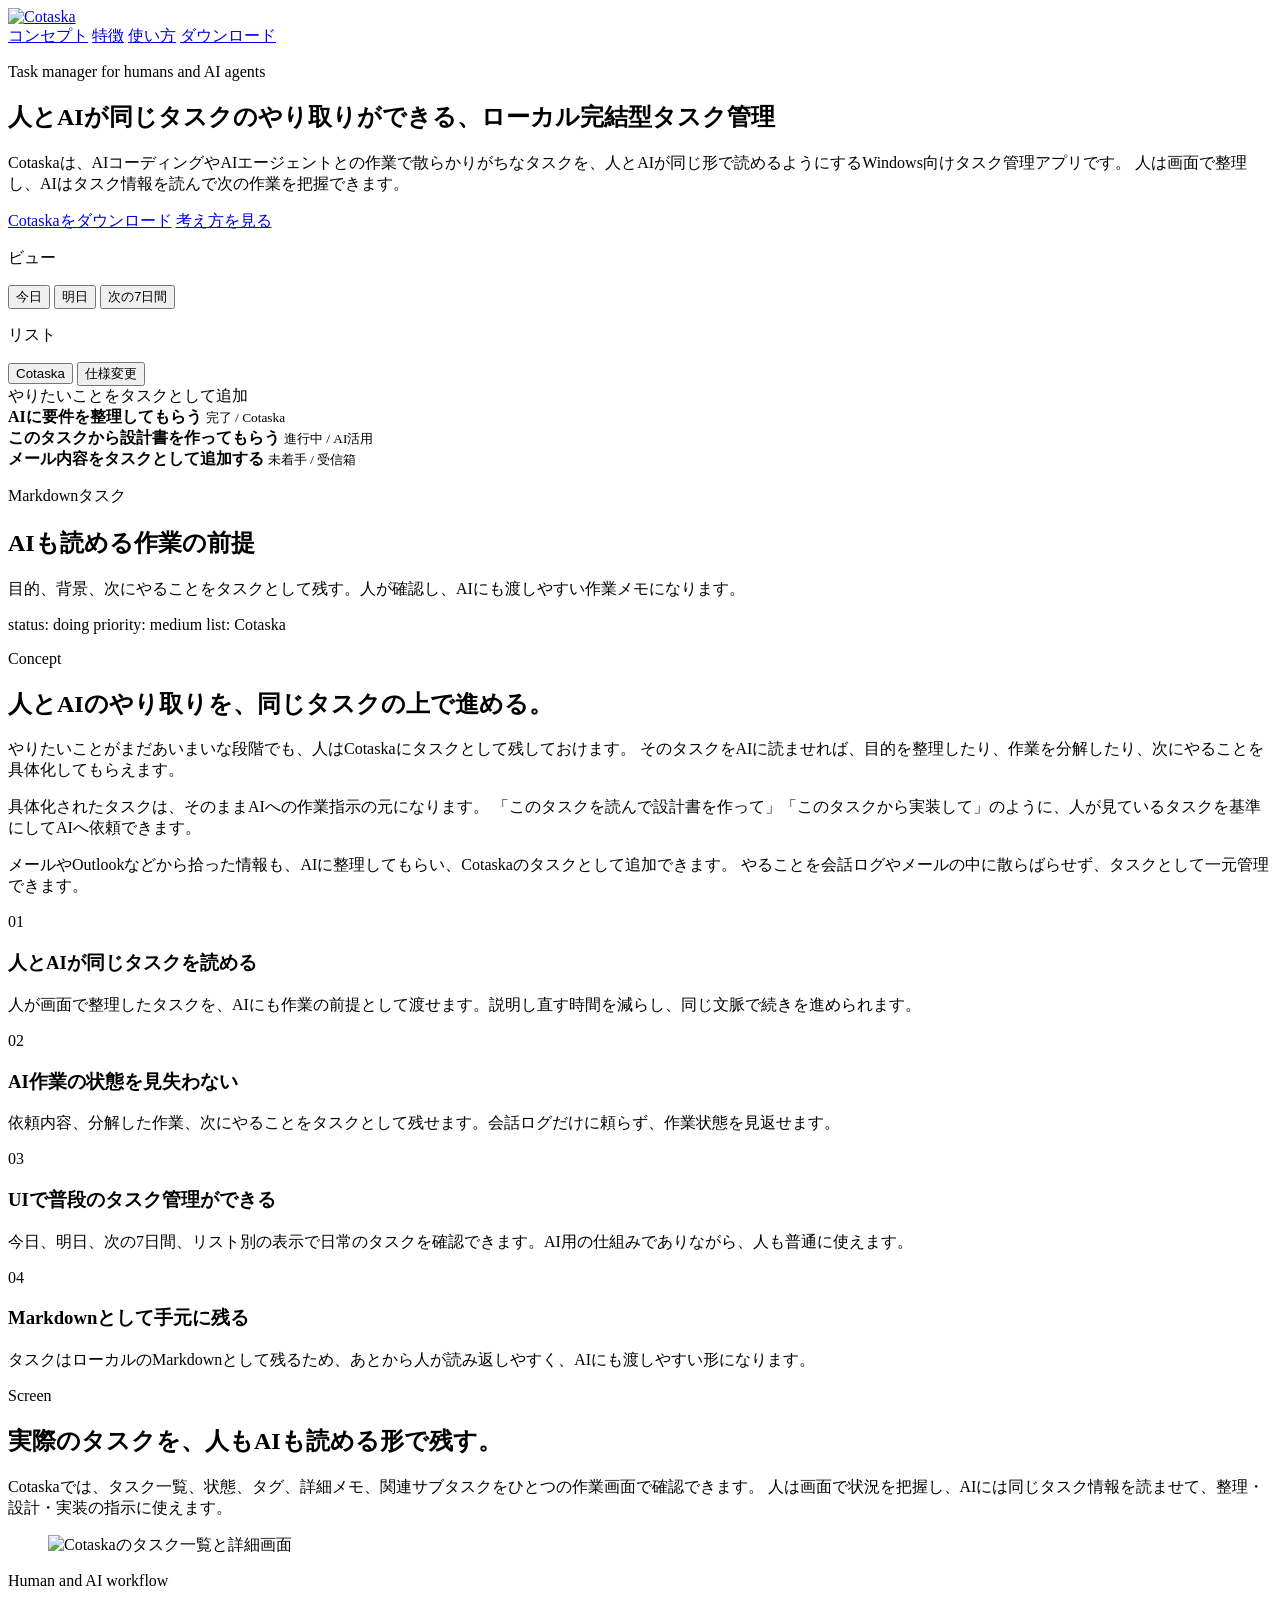
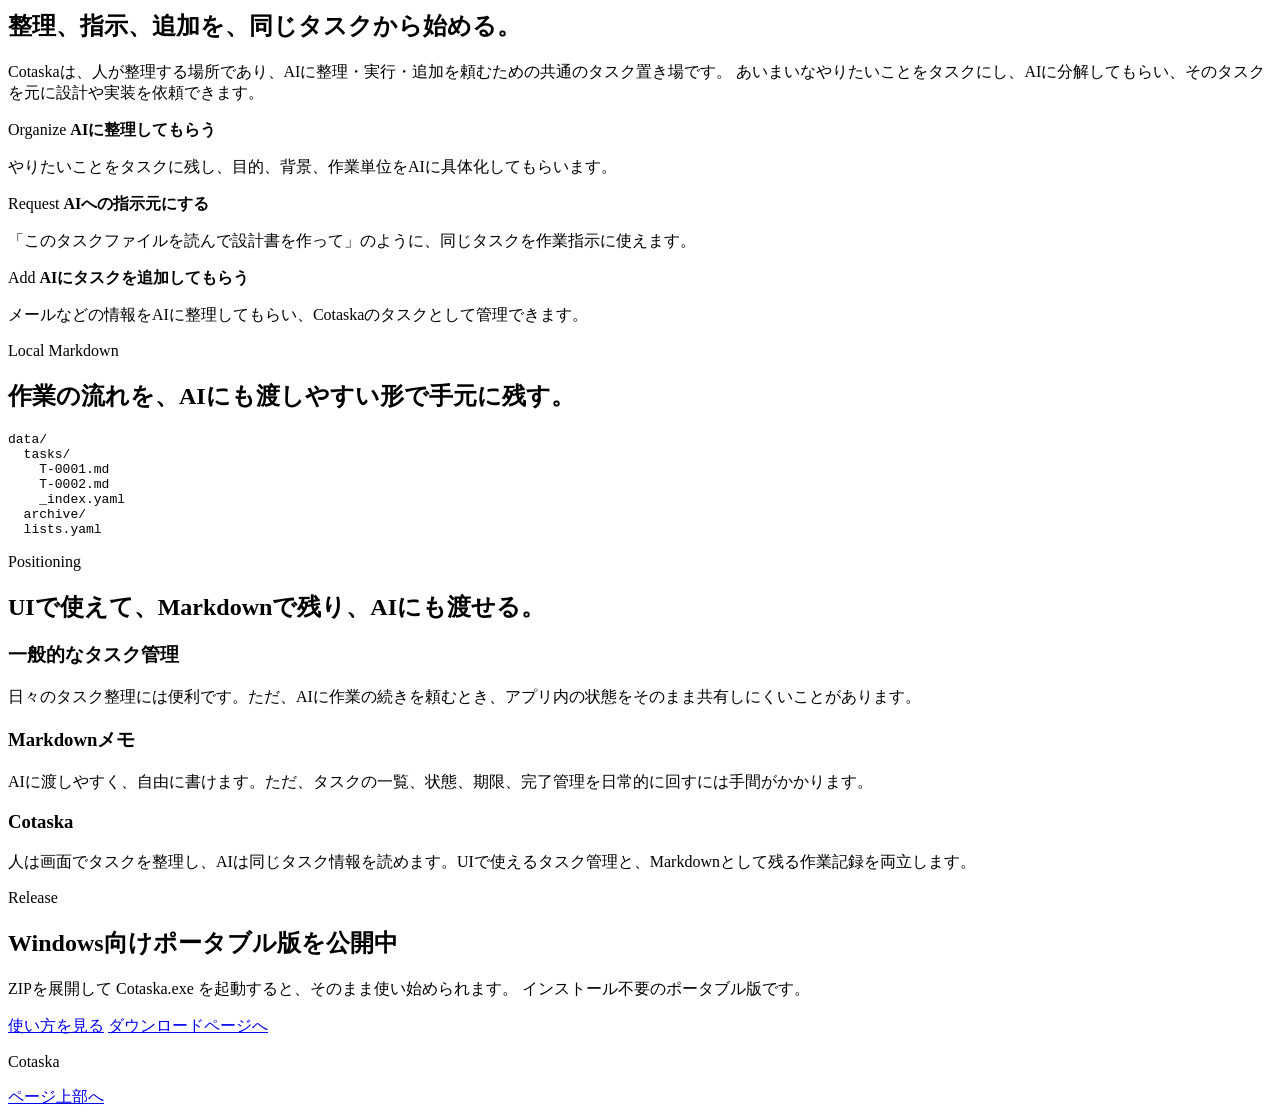
==== index.html @ 76c3b0d5 "OGP画像を新デザインに差し替え" ====
<!doctype html>
<html lang="ja">
  <head>
    <meta charset="utf-8">
    <meta name="viewport" content="width=device-width, initial-scale=1">
    <meta name="description" content="Cotaskaは、人とAIが同じタスクのやり取りができる、ローカル完結型のWindows向けタスク管理アプリです。">
    <meta property="og:title" content="Cotaska - 人とAIが同じタスクのやり取りができるタスク管理">
    <meta property="og:description" content="AIに整理してもらう、AIへ作業を指示する、AIにタスクを追加してもらうためのローカル完結型タスク管理。">
    <meta property="og:type" content="website">
    <meta property="og:url" content="https://ebisenbei.github.io/cotaska-site/">
    <meta property="og:image" content="https://ebisenbei.github.io/cotaska-site/assets/ogp.png?v=4">
    <meta property="og:image:width" content="1200">
    <meta property="og:image:height" content="630">
    <meta name="twitter:card" content="summary_large_image">
    <meta name="twitter:title" content="Cotaska - 人とAIが同じタスクのやり取りができるタスク管理">
    <meta name="twitter:description" content="AIに整理してもらう、AIへ作業を指示する、AIにタスクを追加してもらうためのローカル完結型タスク管理。">
    <meta name="twitter:image" content="https://ebisenbei.github.io/cotaska-site/assets/ogp.png?v=4">
    <title>Cotaska - 人とAIが同じタスクのやり取りができるタスク管理</title>
    <link rel="icon" href="assets/favicon.ico">
    <link rel="stylesheet" href="styles.css">
  </head>
  <body>
    <header class="site-header">
      <a class="brand" href="#top" aria-label="Cotaska">
        <img src="assets/cotaska-logo.png" alt="Cotaska">
      </a>
      <nav class="nav" aria-label="メインナビゲーション">
        <a href="#concept">コンセプト</a>
        <a href="#features">特徴</a>
        <a href="usage.html">使い方</a>
        <a href="download.html">ダウンロード</a>
      </nav>
    </header>

    <main id="top">
      <section class="hero">
        <div class="hero__copy">
          <p class="eyebrow">Task manager for humans and AI agents</p>
          <h1>人とAIが同じタスクのやり取りができる、ローカル完結型タスク管理</h1>
          <p class="lead">
            Cotaskaは、AIコーディングやAIエージェントとの作業で散らかりがちなタスクを、人とAIが同じ形で読めるようにするWindows向けタスク管理アプリです。
            人は画面で整理し、AIはタスク情報を読んで次の作業を把握できます。
          </p>
          <div class="hero__actions" aria-label="主な操作">
            <a class="button button--primary" href="download.html">Cotaskaをダウンロード</a>
            <a class="button button--ghost" href="#concept">考え方を見る</a>
          </div>
        </div>

        <div class="product-shot" aria-label="Cotaskaの画面イメージ">
          <div class="window-bar">
            <span></span>
            <span></span>
            <span></span>
          </div>
          <div class="app-shell">
            <aside class="rail">
              <div class="rail__item active"></div>
              <div class="rail__item"></div>
              <div class="rail__item"></div>
              <div class="rail__item"></div>
            </aside>
            <section class="side-pane">
              <p class="pane-label">ビュー</p>
              <button class="view active">今日</button>
              <button class="view">明日</button>
              <button class="view">次の7日間</button>
              <p class="pane-label">リスト</p>
              <button class="view">Cotaska</button>
              <button class="view">仕様変更</button>
            </section>
            <section class="task-pane">
              <div class="quick-add">やりたいことをタスクとして追加</div>
              <article class="task done">
                <span class="check"></span>
                <div>
                  <strong>AIに要件を整理してもらう</strong>
                  <small>完了 / Cotaska</small>
                </div>
              </article>
              <article class="task">
                <span class="check"></span>
                <div>
                  <strong>このタスクから設計書を作ってもらう</strong>
                  <small>進行中 / AI活用</small>
                </div>
              </article>
              <article class="task">
                <span class="check"></span>
                <div>
                  <strong>メール内容をタスクとして追加する</strong>
                  <small>未着手 / 受信箱</small>
                </div>
              </article>
            </section>
            <section class="detail-pane">
              <p class="pane-label">Markdownタスク</p>
              <h2>AIも読める作業の前提</h2>
              <p>目的、背景、次にやることをタスクとして残す。人が確認し、AIにも渡しやすい作業メモになります。</p>
              <div class="metadata">
                <span>status: doing</span>
                <span>priority: medium</span>
                <span>list: Cotaska</span>
              </div>
            </section>
          </div>
        </div>
      </section>

      <section id="concept" class="section concept">
        <div class="section-heading">
          <p class="eyebrow">Concept</p>
          <h2>人とAIのやり取りを、同じタスクの上で進める。</h2>
        </div>
        <div class="concept__body">
          <p>
            やりたいことがまだあいまいな段階でも、人はCotaskaにタスクとして残しておけます。
            そのタスクをAIに読ませれば、目的を整理したり、作業を分解したり、次にやることを具体化してもらえます。
          </p>
          <p>
            具体化されたタスクは、そのままAIへの作業指示の元になります。
            「このタスクを読んで設計書を作って」「このタスクから実装して」のように、人が見ているタスクを基準にしてAIへ依頼できます。
          </p>
          <p>
            メールやOutlookなどから拾った情報も、AIに整理してもらい、Cotaskaのタスクとして追加できます。
            やることを会話ログやメールの中に散らばらせず、タスクとして一元管理できます。
          </p>
        </div>
      </section>

      <section id="features" class="section feature-grid">
        <article>
          <span class="feature-number">01</span>
          <h3>人とAIが同じタスクを読める</h3>
          <p>人が画面で整理したタスクを、AIにも作業の前提として渡せます。説明し直す時間を減らし、同じ文脈で続きを進められます。</p>
        </article>
        <article>
          <span class="feature-number">02</span>
          <h3>AI作業の状態を見失わない</h3>
          <p>依頼内容、分解した作業、次にやることをタスクとして残せます。会話ログだけに頼らず、作業状態を見返せます。</p>
        </article>
        <article>
          <span class="feature-number">03</span>
          <h3>UIで普段のタスク管理ができる</h3>
          <p>今日、明日、次の7日間、リスト別の表示で日常のタスクを確認できます。AI用の仕組みでありながら、人も普通に使えます。</p>
        </article>
        <article>
          <span class="feature-number">04</span>
          <h3>Markdownとして手元に残る</h3>
          <p>タスクはローカルのMarkdownとして残るため、あとから人が読み返しやすく、AIにも渡しやすい形になります。</p>
        </article>
      </section>

      <section class="section screenshot-section">
        <div class="section-heading">
          <p class="eyebrow">Screen</p>
          <h2>実際のタスクを、人もAIも読める形で残す。</h2>
          <p>
            Cotaskaでは、タスク一覧、状態、タグ、詳細メモ、関連サブタスクをひとつの作業画面で確認できます。
            人は画面で状況を把握し、AIには同じタスク情報を読ませて、整理・設計・実装の指示に使えます。
          </p>
        </div>
        <figure class="screenshot-frame">
          <img src="assets/cotaska-screen.png" alt="Cotaskaのタスク一覧と詳細画面">
        </figure>
      </section>

      <section id="agents" class="section agent-section">
        <div class="agent-copy">
          <p class="eyebrow">Human and AI workflow</p>
          <h2>整理、指示、追加を、同じタスクから始める。</h2>
          <p>
            Cotaskaは、人が整理する場所であり、AIに整理・実行・追加を頼むための共通のタスク置き場です。
            あいまいなやりたいことをタスクにし、AIに分解してもらい、そのタスクを元に設計や実装を依頼できます。
          </p>
        </div>
        <div class="agent-flow" aria-label="CotaskaのAI活用フロー">
          <div class="flow-card">
            <span>Organize</span>
            <strong>AIに整理してもらう</strong>
            <p>やりたいことをタスクに残し、目的、背景、作業単位をAIに具体化してもらいます。</p>
          </div>
          <div class="flow-line"></div>
          <div class="flow-card flow-card--dark">
            <span>Request</span>
            <strong>AIへの指示元にする</strong>
            <p>「このタスクファイルを読んで設計書を作って」のように、同じタスクを作業指示に使えます。</p>
          </div>
          <div class="flow-line"></div>
          <div class="flow-card">
            <span>Add</span>
            <strong>AIにタスクを追加してもらう</strong>
            <p>メールなどの情報をAIに整理してもらい、Cotaskaのタスクとして管理できます。</p>
          </div>
        </div>
      </section>

      <section class="section data-model">
        <div class="section-heading">
          <p class="eyebrow">Local Markdown</p>
          <h2>作業の流れを、AIにも渡しやすい形で手元に残す。</h2>
        </div>
        <pre><code>data/
  tasks/
    T-0001.md
    T-0002.md
    _index.yaml
  archive/
  lists.yaml</code></pre>
      </section>

      <section class="section comparison">
        <div class="section-heading">
          <p class="eyebrow">Positioning</p>
          <h2>UIで使えて、Markdownで残り、AIにも渡せる。</h2>
        </div>
        <div class="comparison-grid">
          <div>
            <h3>一般的なタスク管理</h3>
            <p>日々のタスク整理には便利です。ただ、AIに作業の続きを頼むとき、アプリ内の状態をそのまま共有しにくいことがあります。</p>
          </div>
          <div>
            <h3>Markdownメモ</h3>
            <p>AIに渡しやすく、自由に書けます。ただ、タスクの一覧、状態、期限、完了管理を日常的に回すには手間がかかります。</p>
          </div>
          <div>
            <h3>Cotaska</h3>
            <p>人は画面でタスクを整理し、AIは同じタスク情報を読めます。UIで使えるタスク管理と、Markdownとして残る作業記録を両立します。</p>
          </div>
        </div>
      </section>

      <section id="download" class="section download">
        <div>
          <p class="eyebrow">Release</p>
          <h2>Windows向けポータブル版を公開中</h2>
          <p>
            ZIPを展開して Cotaska.exe を起動すると、そのまま使い始められます。
            インストール不要のポータブル版です。
          </p>
        </div>
        <div class="download__actions">
          <a class="button button--ghost" href="usage.html">使い方を見る</a>
          <a class="button button--primary" href="download.html">ダウンロードページへ</a>
        </div>
      </section>
    </main>

    <footer class="site-footer">
      <p>Cotaska</p>
      <a href="#top">ページ上部へ</a>
    </footer>

    <script src="script.js"></script>
  </body>
</html>
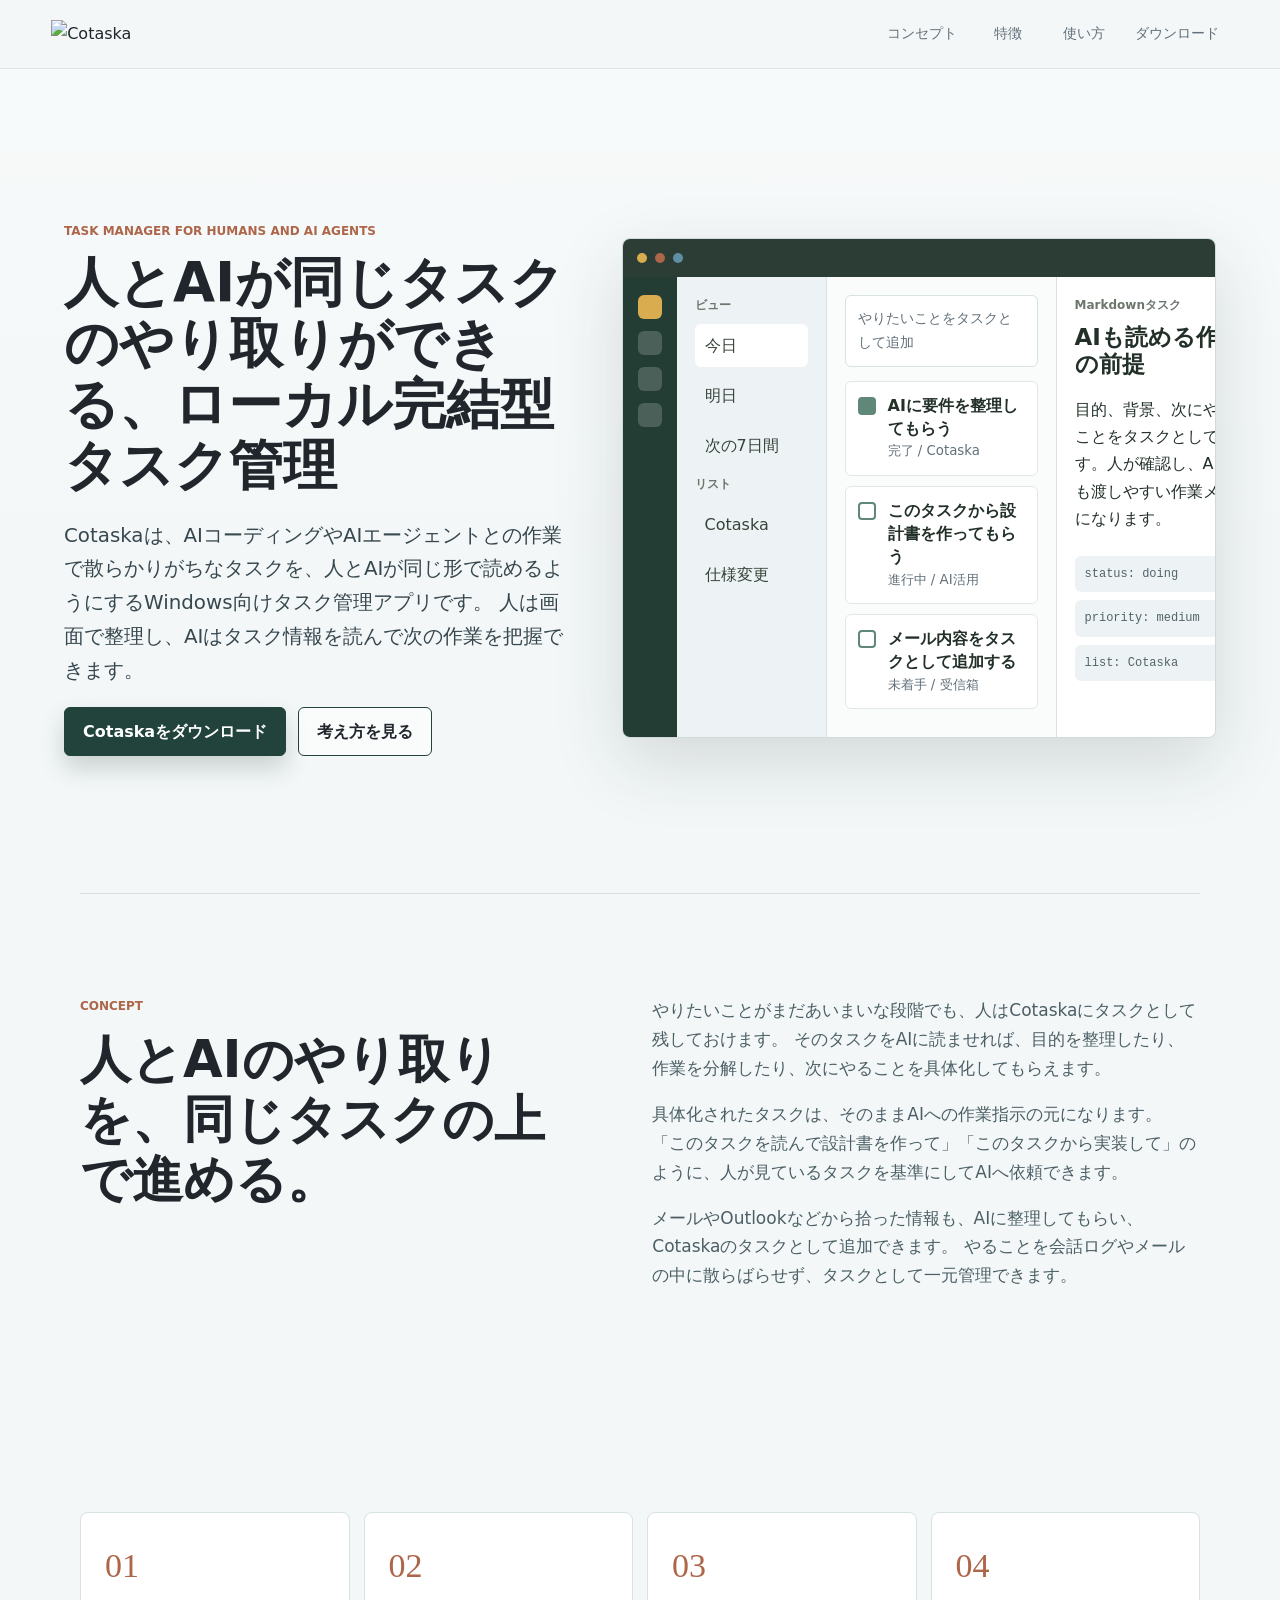
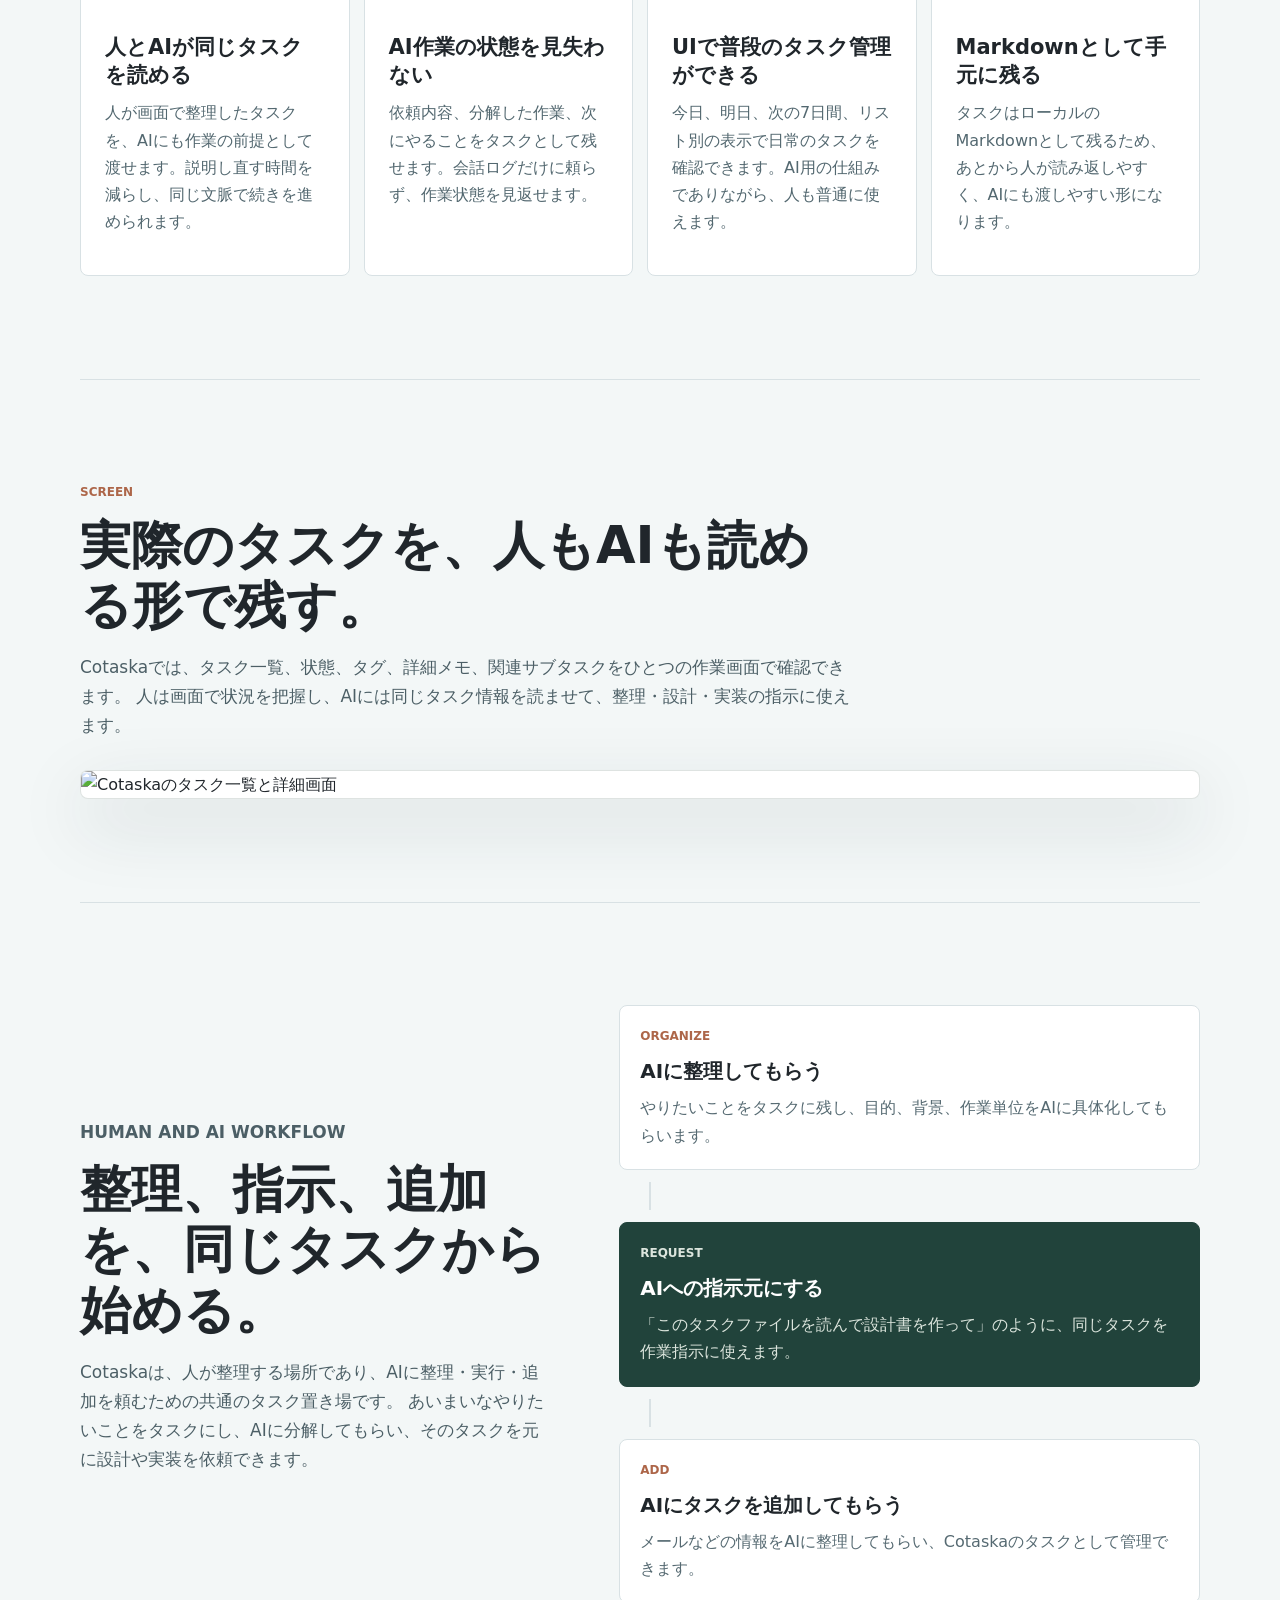
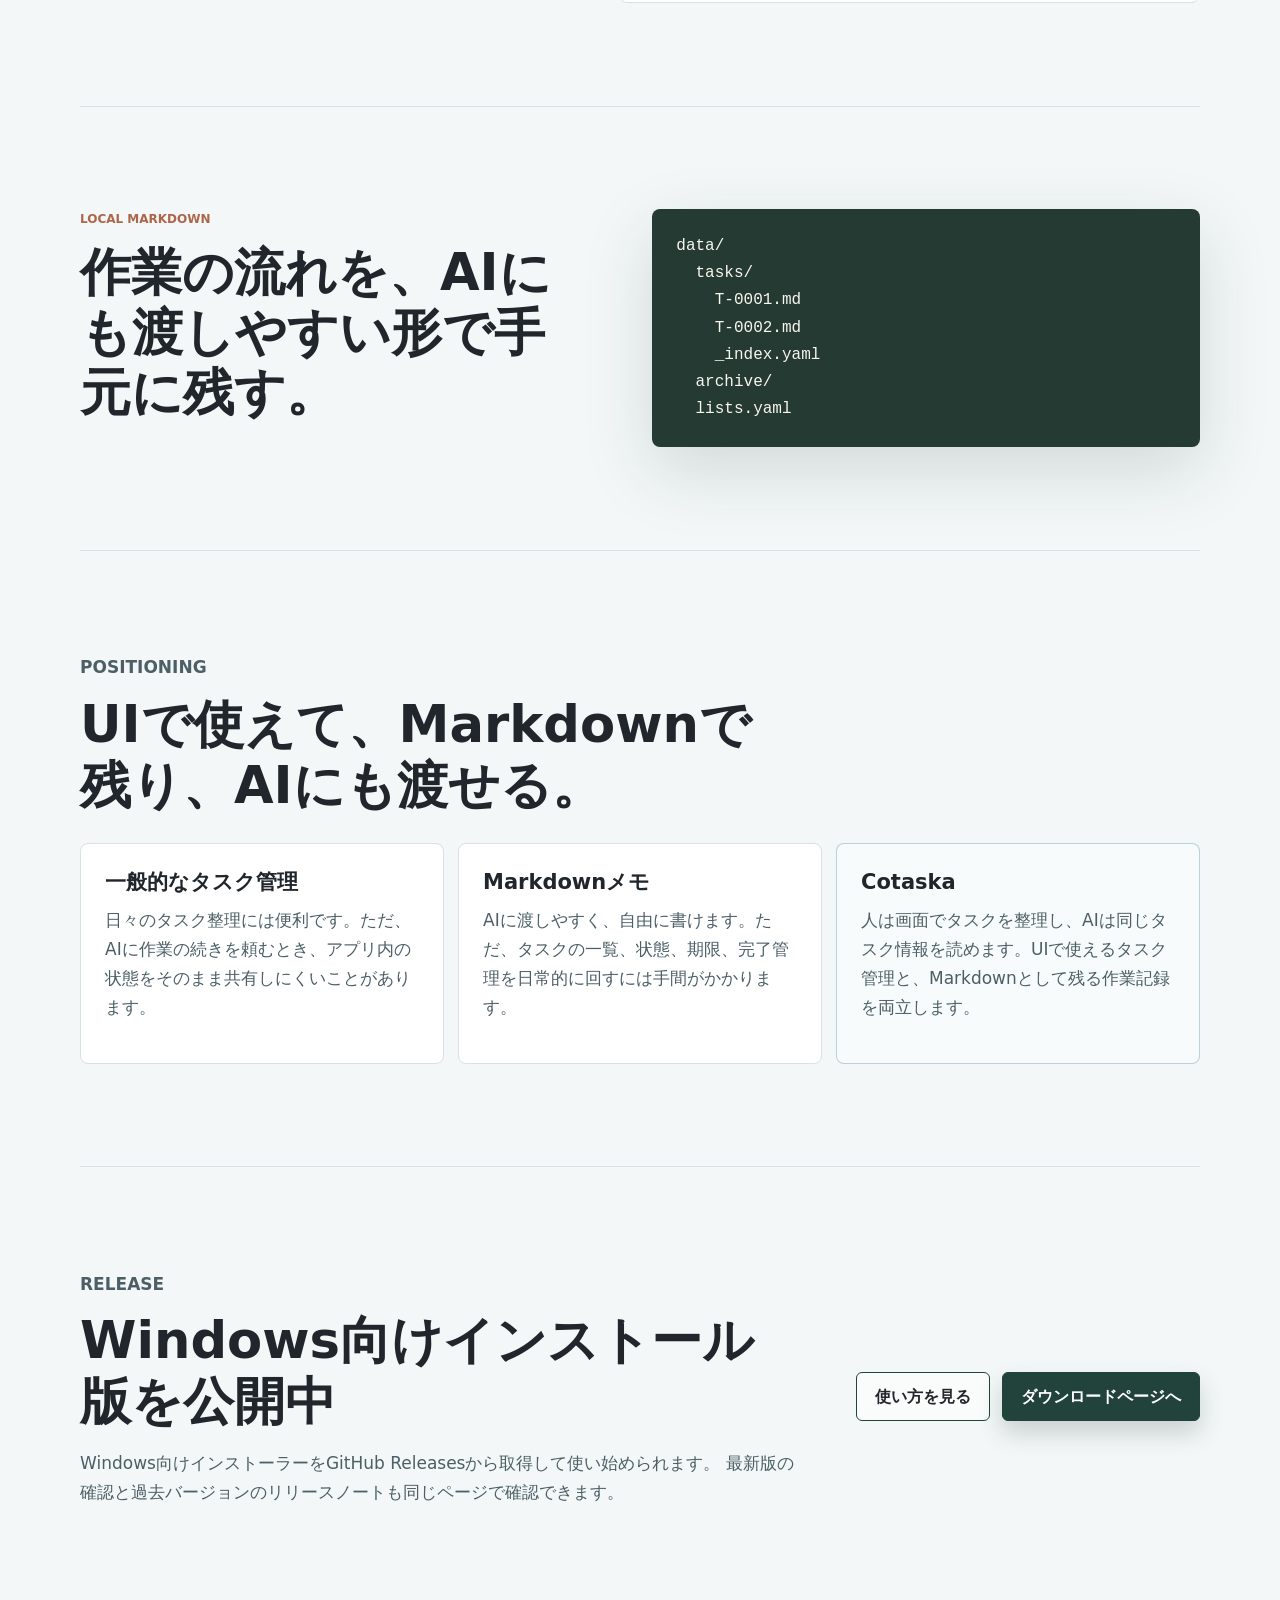
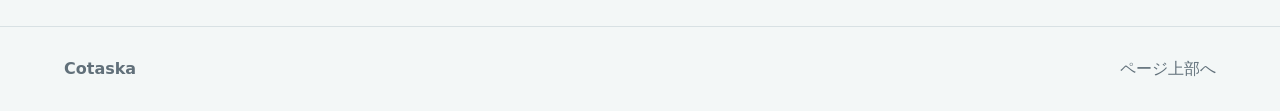
==== commit efa192dd: "CHG-128 ダウンロード先をGitHub Releasesへ変更" ====
--- a/index.html
+++ b/index.html
@@ -233,10 +233,10 @@
       <section id="download" class="section download">
         <div>
           <p class="eyebrow">Release</p>
-          <h2>Windows向けポータブル版を公開中</h2>
-          <p>
-            ZIPを展開して Cotaska.exe を起動すると、そのまま使い始められます。
-            インストール不要のポータブル版です。
+          <h2>Windows向けインストール版を公開中</h2>
+          <p>
+            Windows向けインストーラーをGitHub Releasesから取得して使い始められます。
+            最新版の確認と過去バージョンのリリースノートも同じページで確認できます。
           </p>
         </div>
         <div class="download__actions">
--- a/styles.css
+++ b/styles.css
@@ -0,0 +1,964 @@
+:root {
+  color-scheme: light;
+  --ink: #20262b;
+  --muted: #61707a;
+  --line: #d8e1e4;
+  --paper: #f3f7f7;
+  --paper-deep: #e8eef1;
+  --panel: #ffffff;
+  --forest: #21433b;
+  --moss: #5f8879;
+  --clay: #ad6649;
+  --amber: #d8ac4f;
+  --blue: #5f8fa3;
+  --shadow: 0 24px 70px rgba(28, 45, 52, 0.15);
+}
+
+* {
+  box-sizing: border-box;
+}
+
+html {
+  scroll-behavior: smooth;
+}
+
+body {
+  margin: 0;
+  background:
+    linear-gradient(180deg, rgba(255, 255, 255, 0.42), rgba(255, 255, 255, 0) 38rem),
+    var(--paper);
+  color: var(--ink);
+  font-family: "Yu Gothic", "Hiragino Kaku Gothic ProN", Meiryo, system-ui, sans-serif;
+  line-height: 1.7;
+}
+
+a {
+  color: inherit;
+  text-decoration: none;
+}
+
+.site-header {
+  position: sticky;
+  top: 0;
+  z-index: 10;
+  display: flex;
+  align-items: center;
+  justify-content: space-between;
+  gap: 24px;
+  padding: 14px clamp(18px, 4vw, 54px);
+  background: rgba(243, 247, 247, 0.92);
+  border-bottom: 1px solid rgba(216, 225, 228, 0.9);
+  backdrop-filter: blur(16px);
+}
+
+.brand img {
+  display: block;
+  width: 148px;
+  max-width: 34vw;
+  height: auto;
+}
+
+.nav {
+  display: flex;
+  gap: 6px;
+  align-items: center;
+}
+
+.nav a {
+  min-width: 70px;
+  padding: 8px 10px;
+  border-radius: 6px;
+  color: var(--muted);
+  font-size: 14px;
+  text-align: center;
+}
+
+.nav a:hover {
+  background: #e8eff1;
+  color: var(--ink);
+}
+
+.hero {
+  display: grid;
+  grid-template-columns: minmax(0, 0.92fr) minmax(520px, 1.08fr);
+  gap: clamp(30px, 4vw, 68px);
+  align-items: center;
+  min-height: calc(100vh - 76px);
+  padding: clamp(28px, 4vw, 52px) clamp(18px, 5vw, 72px) 36px;
+}
+
+.hero__copy {
+  max-width: 700px;
+}
+
+.eyebrow {
+  margin: 0 0 12px;
+  color: var(--clay);
+  font-size: 12px;
+  font-weight: 700;
+  letter-spacing: 0;
+  text-transform: uppercase;
+}
+
+h1,
+h2,
+h3,
+p {
+  margin-top: 0;
+}
+
+h1 {
+  margin-bottom: 22px;
+  font-size: clamp(34px, 4.25vw, 58px);
+  line-height: 1.12;
+  letter-spacing: 0;
+}
+
+h2 {
+  margin-bottom: 18px;
+  font-size: clamp(30px, 4vw, 54px);
+  line-height: 1.18;
+  letter-spacing: 0;
+}
+
+h3 {
+  margin-bottom: 10px;
+  font-size: 21px;
+  line-height: 1.35;
+}
+
+.lead {
+  max-width: 660px;
+  color: #37474f;
+  font-size: clamp(17px, 1.55vw, 20px);
+}
+
+.hero__actions,
+.download {
+  display: flex;
+  flex-wrap: wrap;
+  gap: 12px;
+  align-items: center;
+}
+
+.button {
+  display: inline-flex;
+  align-items: center;
+  justify-content: center;
+  min-height: 46px;
+  padding: 10px 18px;
+  border: 1px solid var(--forest);
+  border-radius: 6px;
+  font-weight: 700;
+  transition: transform 180ms ease, box-shadow 180ms ease, background 180ms ease;
+}
+
+.button:hover {
+  transform: translateY(-2px);
+}
+
+.button--primary {
+  background: var(--forest);
+  color: #fff;
+  box-shadow: 0 12px 24px rgba(36, 61, 52, 0.2);
+}
+
+.button--ghost {
+  background: rgba(255, 255, 255, 0.58);
+}
+
+.product-shot {
+  overflow: hidden;
+  border: 1px solid rgba(36, 61, 52, 0.14);
+  border-radius: 8px;
+  background: #eef4f4;
+  box-shadow: var(--shadow);
+}
+
+.window-bar {
+  display: flex;
+  gap: 8px;
+  align-items: center;
+  height: 38px;
+  padding: 0 14px;
+  background: #2b3d34;
+}
+
+.window-bar span {
+  width: 10px;
+  height: 10px;
+  border-radius: 50%;
+  background: var(--amber);
+}
+
+.window-bar span:nth-child(2) {
+  background: var(--clay);
+}
+
+.window-bar span:nth-child(3) {
+  background: var(--blue);
+}
+
+.app-shell {
+  display: grid;
+  grid-template-columns: 54px 150px minmax(230px, 1fr) minmax(210px, 0.85fr);
+  min-height: 430px;
+  color: #223028;
+}
+
+.rail,
+.side-pane,
+.task-pane,
+.detail-pane {
+  padding: 18px;
+}
+
+.rail {
+  display: flex;
+  flex-direction: column;
+  gap: 12px;
+  align-items: center;
+  background: #243d34;
+}
+
+.rail__item {
+  width: 24px;
+  height: 24px;
+  border-radius: 6px;
+  background: rgba(255, 255, 255, 0.18);
+}
+
+.rail__item.active {
+  background: var(--amber);
+}
+
+.side-pane {
+  background: #edf3f4;
+  border-right: 1px solid var(--line);
+}
+
+.pane-label {
+  margin: 0 0 8px;
+  color: #6c766d;
+  font-size: 12px;
+  font-weight: 700;
+}
+
+.view {
+  display: block;
+  width: 100%;
+  margin-bottom: 7px;
+  padding: 8px 10px;
+  border: 0;
+  border-radius: 6px;
+  background: transparent;
+  color: #36433a;
+  font: inherit;
+  text-align: left;
+}
+
+.view.active,
+.view:hover {
+  background: #fff;
+}
+
+.task-pane {
+  background: #fafcfc;
+  border-right: 1px solid var(--line);
+}
+
+.quick-add {
+  margin-bottom: 14px;
+  padding: 11px 12px;
+  border: 1px solid var(--line);
+  border-radius: 6px;
+  background: #fff;
+  color: var(--muted);
+  font-size: 14px;
+}
+
+.task {
+  display: grid;
+  grid-template-columns: 20px 1fr;
+  gap: 10px;
+  align-items: start;
+  margin-bottom: 10px;
+  padding: 12px;
+  border: 1px solid #dfe7e9;
+  border-radius: 6px;
+  background: #fff;
+}
+
+.task strong {
+  display: block;
+  line-height: 1.45;
+}
+
+.task small {
+  display: block;
+  color: var(--muted);
+}
+
+.check {
+  width: 18px;
+  height: 18px;
+  margin-top: 3px;
+  border: 2px solid var(--moss);
+  border-radius: 4px;
+}
+
+.task.done .check {
+  background: var(--moss);
+}
+
+.detail-pane {
+  background: #fff;
+  overflow-wrap: anywhere;
+}
+
+.detail-pane h2 {
+  font-size: 23px;
+}
+
+.metadata {
+  display: grid;
+  gap: 8px;
+  margin-top: 24px;
+}
+
+.metadata span {
+  padding: 8px 10px;
+  border-radius: 6px;
+  background: #edf3f4;
+  color: #52636a;
+  font-family: Consolas, "Courier New", monospace;
+  font-size: 12px;
+}
+
+.section {
+  width: min(1120px, calc(100% - 36px));
+  margin: 0 auto;
+  padding: clamp(58px, 8vw, 108px) 0;
+}
+
+.section-heading {
+  max-width: 680px;
+}
+
+.concept,
+.data-model,
+.comparison {
+  border-top: 1px solid var(--line);
+}
+
+.concept {
+  display: grid;
+  grid-template-columns: minmax(0, 0.95fr) minmax(280px, 1.05fr);
+  gap: clamp(24px, 6vw, 84px);
+  align-items: start;
+}
+
+.concept__body p,
+.agent-copy p,
+.download p,
+.comparison p {
+  color: #4c5f66;
+  font-size: 17px;
+}
+
+.feature-grid {
+  display: grid;
+  grid-template-columns: repeat(4, minmax(0, 1fr));
+  gap: 14px;
+}
+
+.feature-grid article,
+.comparison-grid > div,
+.flow-card {
+  border: 1px solid var(--line);
+  border-radius: 8px;
+  background: var(--panel);
+}
+
+.feature-grid article {
+  min-height: 292px;
+  padding: 24px;
+}
+
+.feature-number {
+  display: inline-block;
+  margin-bottom: 38px;
+  color: var(--clay);
+  font-family: Georgia, "Times New Roman", serif;
+  font-size: 34px;
+}
+
+.feature-grid p {
+  color: #536870;
+}
+
+.agent-section {
+  display: grid;
+  grid-template-columns: minmax(280px, 0.9fr) minmax(320px, 1.1fr);
+  gap: clamp(24px, 5vw, 64px);
+  align-items: center;
+  border-top: 1px solid var(--line);
+}
+
+.screenshot-section {
+  border-top: 1px solid var(--line);
+}
+
+.screenshot-section .section-heading {
+  max-width: 780px;
+}
+
+.screenshot-section .section-heading p:not(.eyebrow) {
+  color: #4c5f66;
+  font-size: 17px;
+}
+
+.screenshot-frame {
+  margin: 30px 0 0;
+  overflow: hidden;
+  border: 1px solid rgba(33, 67, 59, 0.15);
+  border-radius: 8px;
+  background: var(--panel);
+  box-shadow: var(--shadow);
+}
+
+.screenshot-frame img {
+  display: block;
+  width: 100%;
+  height: auto;
+}
+
+.agent-flow {
+  display: grid;
+  gap: 12px;
+}
+
+.flow-card {
+  padding: 20px;
+}
+
+.flow-card span {
+  display: block;
+  margin-bottom: 8px;
+  color: var(--clay);
+  font-size: 12px;
+  font-weight: 700;
+  text-transform: uppercase;
+}
+
+.flow-card strong {
+  display: block;
+  margin-bottom: 6px;
+  font-size: 20px;
+}
+
+.flow-card p {
+  margin: 0;
+  color: #566a72;
+}
+
+.flow-card--dark {
+  background: var(--forest);
+  color: #fff;
+  border-color: var(--forest);
+}
+
+.flow-card--dark span,
+.flow-card--dark p {
+  color: #dce5dd;
+}
+
+.flow-line {
+  width: 2px;
+  height: 28px;
+  margin-left: 30px;
+  background: var(--line);
+}
+
+.data-model {
+  display: grid;
+  grid-template-columns: minmax(0, 0.95fr) minmax(280px, 1.05fr);
+  gap: clamp(24px, 6vw, 84px);
+  align-items: start;
+}
+
+pre {
+  overflow-x: auto;
+  margin: 0;
+  padding: 24px;
+  border-radius: 8px;
+  background: #253a32;
+  color: #f8f6ef;
+  box-shadow: var(--shadow);
+}
+
+code {
+  font-family: Consolas, "Courier New", monospace;
+}
+
+.comparison-grid {
+  display: grid;
+  grid-template-columns: repeat(3, minmax(0, 1fr));
+  gap: 14px;
+  margin-top: 28px;
+}
+
+.comparison-grid > div {
+  padding: 24px;
+}
+
+.comparison-grid > div:nth-child(3) {
+  background: #f7fbfb;
+  border-color: rgba(95, 143, 163, 0.4);
+}
+
+.download {
+  justify-content: space-between;
+  gap: 28px;
+  border-top: 1px solid var(--line);
+}
+
+.download > div {
+  max-width: 720px;
+}
+
+.download__actions {
+  display: flex;
+  flex-wrap: wrap;
+  gap: 12px;
+}
+
+.usage-hero {
+  min-height: 48vh;
+  display: flex;
+  align-items: center;
+}
+
+.usage-flow,
+.usage-summary {
+  border-top: 1px solid var(--line);
+}
+
+.usage-step {
+  display: grid;
+  grid-template-columns: 96px minmax(0, 1fr);
+  gap: clamp(18px, 4vw, 42px);
+  padding: 34px 0;
+  border-bottom: 1px solid var(--line);
+}
+
+.usage-step:last-child {
+  border-bottom: 0;
+}
+
+.usage-step .feature-number {
+  margin: 0;
+}
+
+.usage-step h2 {
+  max-width: 820px;
+  font-size: clamp(26px, 3.5vw, 42px);
+}
+
+.usage-step p {
+  max-width: 860px;
+  color: #4c5f66;
+  font-size: 17px;
+}
+
+.usage-image {
+  margin: 22px 0 0;
+  overflow: hidden;
+  border: 1px solid rgba(33, 67, 59, 0.14);
+  border-radius: 8px;
+  background: #fff;
+  box-shadow: 0 18px 46px rgba(28, 45, 52, 0.12);
+}
+
+.usage-image img {
+  display: block;
+  width: 100%;
+  height: auto;
+}
+
+.usage-example {
+  margin-top: 18px;
+  padding: 16px 18px;
+  border: 1px solid var(--line);
+  border-radius: 8px;
+  background: var(--panel);
+}
+
+.usage-example strong {
+  display: block;
+  margin-bottom: 8px;
+}
+
+.usage-example p {
+  margin: 0 0 8px;
+  font-size: 15px;
+}
+
+.usage-example p:last-child {
+  margin-bottom: 0;
+}
+
+.usage-visual {
+  display: grid;
+  grid-template-columns: minmax(0, 1fr) 20px minmax(0, 1fr) 20px minmax(0, 1fr);
+  gap: 12px;
+  align-items: center;
+  margin-top: 22px;
+  padding: 18px;
+  border: 1px solid var(--line);
+  border-radius: 8px;
+  background:
+    linear-gradient(180deg, rgba(255, 255, 255, 0.75), rgba(255, 255, 255, 0.35)),
+    var(--paper-deep);
+}
+
+.visual-card {
+  min-height: 96px;
+  padding: 16px;
+  border: 1px solid var(--line);
+  border-radius: 8px;
+  background: #fff;
+  box-shadow: 0 10px 28px rgba(28, 45, 52, 0.08);
+}
+
+.visual-arrow {
+  width: 14px;
+  height: 14px;
+  border-top: 2px solid var(--moss);
+  border-right: 2px solid var(--moss);
+  transform: rotate(45deg);
+}
+
+.visual-card span {
+  display: inline-block;
+  margin-bottom: 8px;
+  color: var(--clay);
+  font-size: 12px;
+  font-weight: 700;
+  text-transform: uppercase;
+}
+
+.visual-card strong {
+  display: block;
+  line-height: 1.45;
+}
+
+.visual-card p {
+  margin: 8px 0 0;
+  color: #5d7078;
+  font-size: 14px;
+}
+
+.visual-card--ai {
+  border-color: rgba(95, 143, 163, 0.45);
+  background: #f5fbfc;
+}
+
+.visual-card--task {
+  border-color: rgba(95, 136, 121, 0.45);
+  background: #f7fbf8;
+}
+
+.visual-card--mail,
+.visual-card--note {
+  border-color: rgba(216, 172, 79, 0.48);
+  background: #fffaf0;
+}
+
+.visual-card--result,
+.visual-card--external {
+  border-color: rgba(173, 102, 73, 0.38);
+  background: #fff7f3;
+}
+
+.summary-grid {
+  display: grid;
+  grid-template-columns: repeat(3, minmax(0, 1fr));
+  gap: 14px;
+  margin-top: 28px;
+}
+
+.summary-grid article {
+  padding: 22px;
+  border: 1px solid var(--line);
+  border-radius: 8px;
+  background: var(--panel);
+}
+
+.summary-grid p {
+  margin: 0;
+  color: #4c5f66;
+}
+
+.download-hero {
+  display: grid;
+  grid-template-columns: minmax(0, 1fr) minmax(280px, 360px);
+  gap: clamp(24px, 5vw, 64px);
+  align-items: center;
+  min-height: calc(100vh - 76px);
+}
+
+.download-hero__copy {
+  max-width: 760px;
+}
+
+.download-panel {
+  padding: 24px;
+  border: 1px solid var(--line);
+  border-radius: 8px;
+  background: var(--panel);
+  box-shadow: var(--shadow);
+}
+
+.download-panel dl {
+  display: grid;
+  gap: 16px;
+  margin: 0;
+}
+
+.download-panel div {
+  display: grid;
+  gap: 4px;
+  padding-bottom: 14px;
+  border-bottom: 1px solid var(--line);
+}
+
+.download-panel div:last-child {
+  padding-bottom: 0;
+  border-bottom: 0;
+}
+
+.download-panel dt {
+  color: var(--muted);
+  font-size: 13px;
+  font-weight: 700;
+}
+
+.download-panel dd {
+  margin: 0;
+  font-weight: 700;
+}
+
+.version-source {
+  display: block;
+  margin-top: 4px;
+  color: var(--clay);
+  font-size: 13px;
+  font-weight: 400;
+}
+
+.download-panel a {
+  color: var(--clay);
+}
+
+.download-steps,
+.download-notes {
+  border-top: 1px solid var(--line);
+}
+
+.steps-list {
+  display: grid;
+  gap: 12px;
+  margin: 28px 0 0;
+  padding: 0;
+  list-style: none;
+  counter-reset: setup-step;
+}
+
+.steps-list li {
+  display: grid;
+  grid-template-columns: 52px minmax(160px, 220px) 1fr;
+  gap: 16px;
+  align-items: center;
+  padding: 18px;
+  border: 1px solid var(--line);
+  border-radius: 8px;
+  background: var(--panel);
+  counter-increment: setup-step;
+}
+
+.steps-list li::before {
+  display: inline-flex;
+  align-items: center;
+  justify-content: center;
+  width: 38px;
+  height: 38px;
+  border-radius: 6px;
+  background: var(--forest);
+  color: #fff;
+  font-weight: 700;
+  content: counter(setup-step);
+}
+
+.steps-list strong {
+  font-size: 18px;
+}
+
+.steps-list span {
+  color: #4c5f66;
+}
+
+.notes-grid {
+  display: grid;
+  grid-template-columns: repeat(3, minmax(0, 1fr));
+  gap: 14px;
+  margin-top: 28px;
+}
+
+.notes-grid article {
+  padding: 22px;
+  border: 1px solid var(--line);
+  border-radius: 8px;
+  background: var(--panel);
+}
+
+.notes-grid p {
+  margin: 0;
+  color: #4c5f66;
+}
+
+.site-footer {
+  display: flex;
+  justify-content: space-between;
+  gap: 18px;
+  padding: 28px clamp(18px, 5vw, 72px);
+  border-top: 1px solid var(--line);
+  color: var(--muted);
+}
+
+.site-footer p {
+  margin: 0;
+  font-weight: 700;
+}
+
+@media (max-width: 1080px) {
+  .hero {
+    grid-template-columns: 1fr;
+  }
+
+  .product-shot {
+    max-width: 940px;
+  }
+
+  .feature-grid,
+  .comparison-grid {
+    grid-template-columns: repeat(2, minmax(0, 1fr));
+  }
+}
+
+@media (max-width: 760px) {
+  .site-header {
+    position: static;
+    align-items: flex-start;
+  }
+
+  .nav {
+    flex-wrap: wrap;
+    justify-content: flex-end;
+  }
+
+  .hero {
+    padding-top: 42px;
+  }
+
+  .app-shell {
+    grid-template-columns: 44px minmax(0, 1fr);
+  }
+
+  .side-pane,
+  .detail-pane {
+    display: none;
+  }
+
+  .task-pane {
+    border-right: 0;
+  }
+
+  .concept,
+  .agent-section,
+  .data-model,
+  .download-hero {
+    grid-template-columns: 1fr;
+  }
+
+  .feature-grid,
+  .comparison-grid,
+  .notes-grid,
+  .summary-grid {
+    grid-template-columns: 1fr;
+  }
+
+  .usage-step {
+    grid-template-columns: 1fr;
+  }
+
+  .usage-visual {
+    grid-template-columns: 1fr;
+    gap: 12px;
+  }
+
+  .visual-arrow {
+    margin: 0 auto;
+    transform: rotate(135deg);
+  }
+
+  .steps-list li {
+    grid-template-columns: 42px 1fr;
+  }
+
+  .steps-list span {
+    grid-column: 2;
+  }
+
+  .feature-grid article {
+    min-height: auto;
+  }
+
+  .feature-number {
+    margin-bottom: 22px;
+  }
+
+  .site-footer,
+  .download {
+    align-items: flex-start;
+    flex-direction: column;
+  }
+}
+
+@media (max-width: 520px) {
+  .site-header {
+    padding-inline: 14px;
+  }
+
+  .brand img {
+    width: 122px;
+  }
+
+  .nav a {
+    min-width: 58px;
+    padding-inline: 8px;
+    font-size: 13px;
+  }
+
+  .section {
+    width: min(100% - 28px, 1120px);
+  }
+
+  .hero {
+    padding-inline: 14px;
+  }
+
+  .hero__actions .button {
+    width: 100%;
+  }
+}
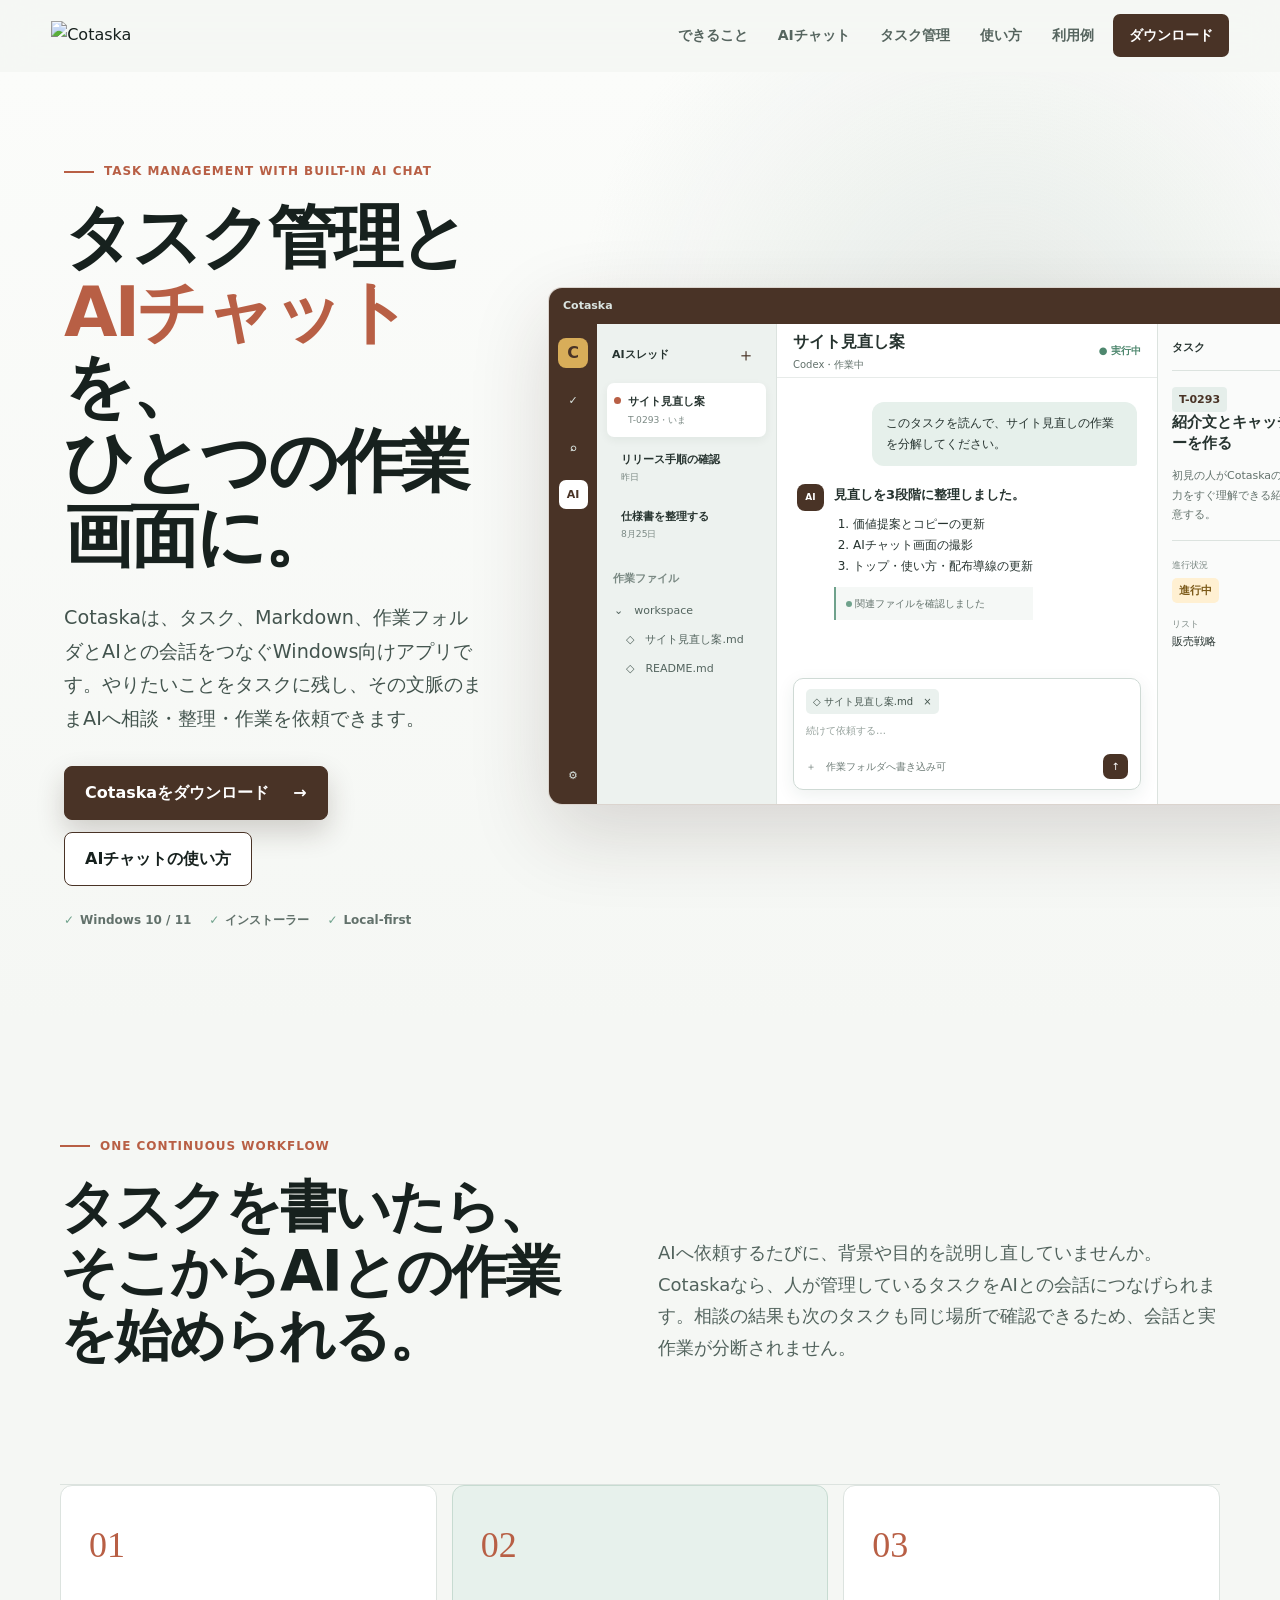
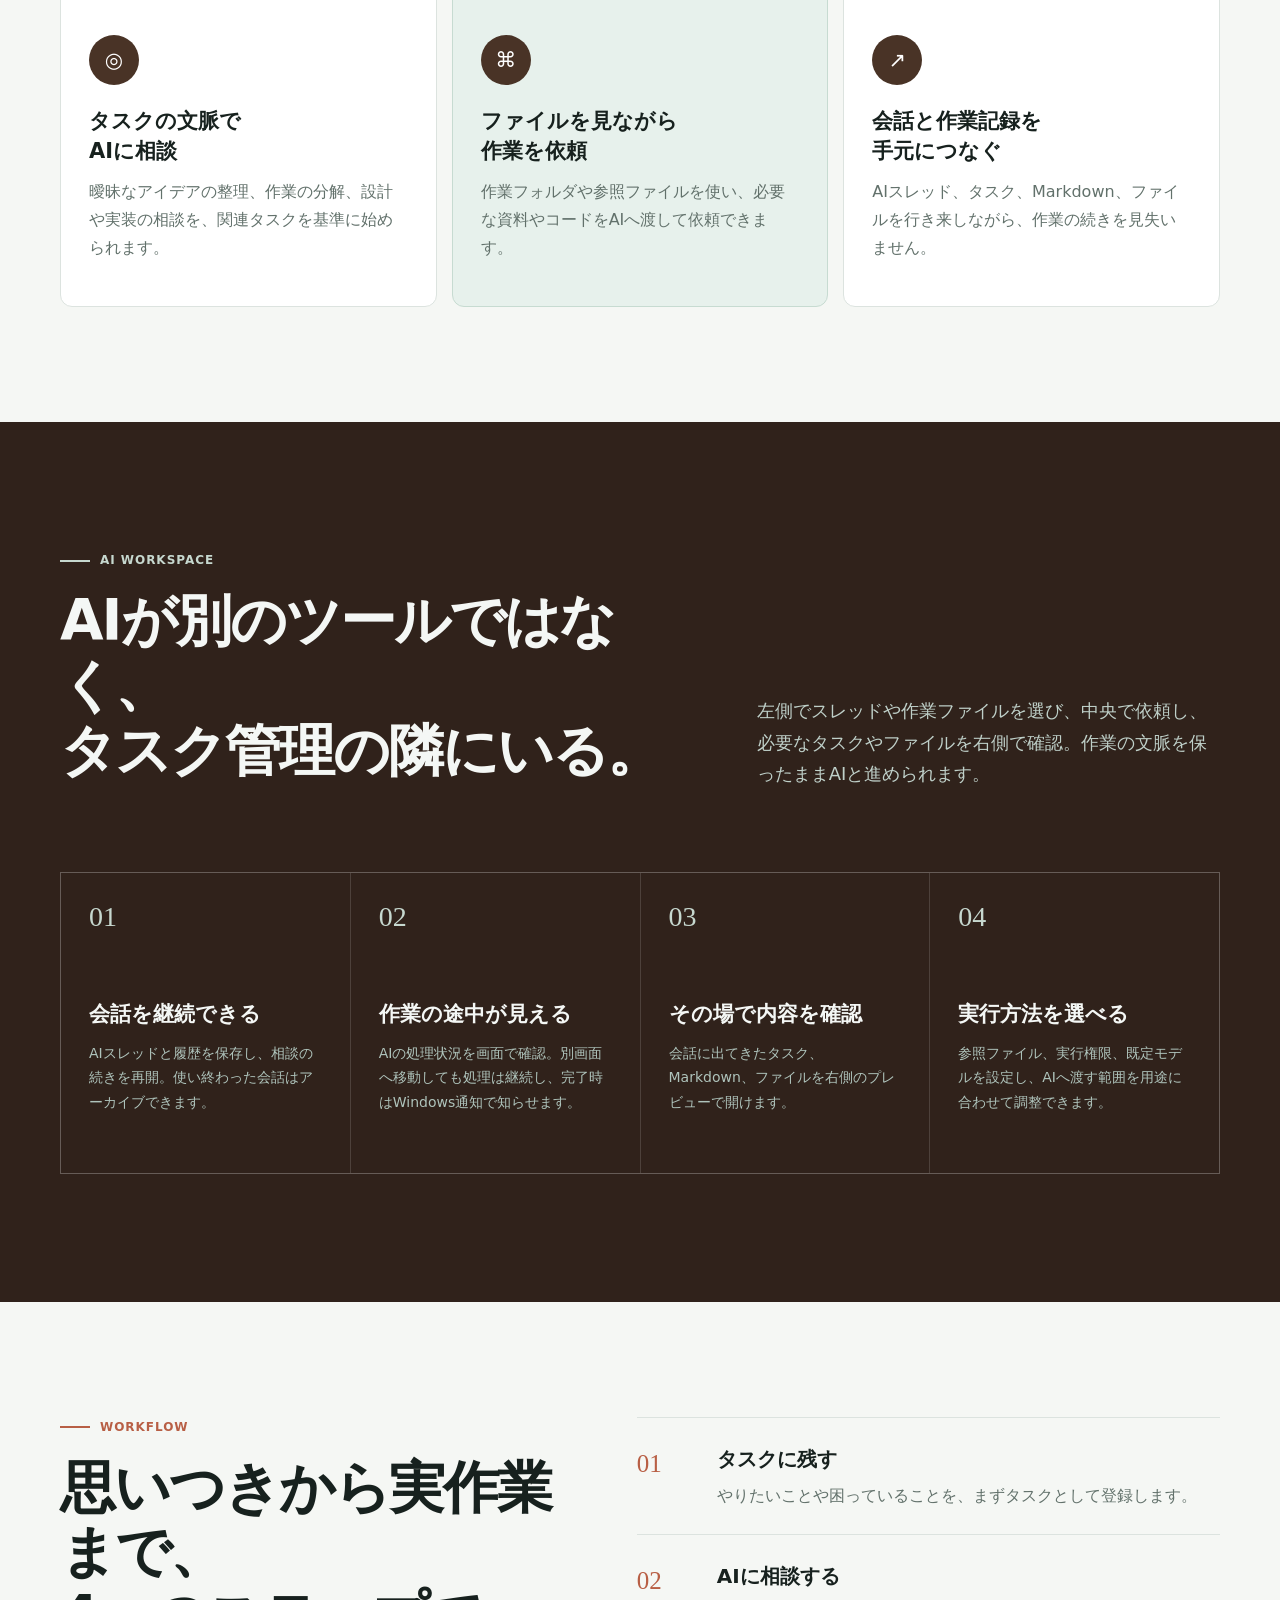
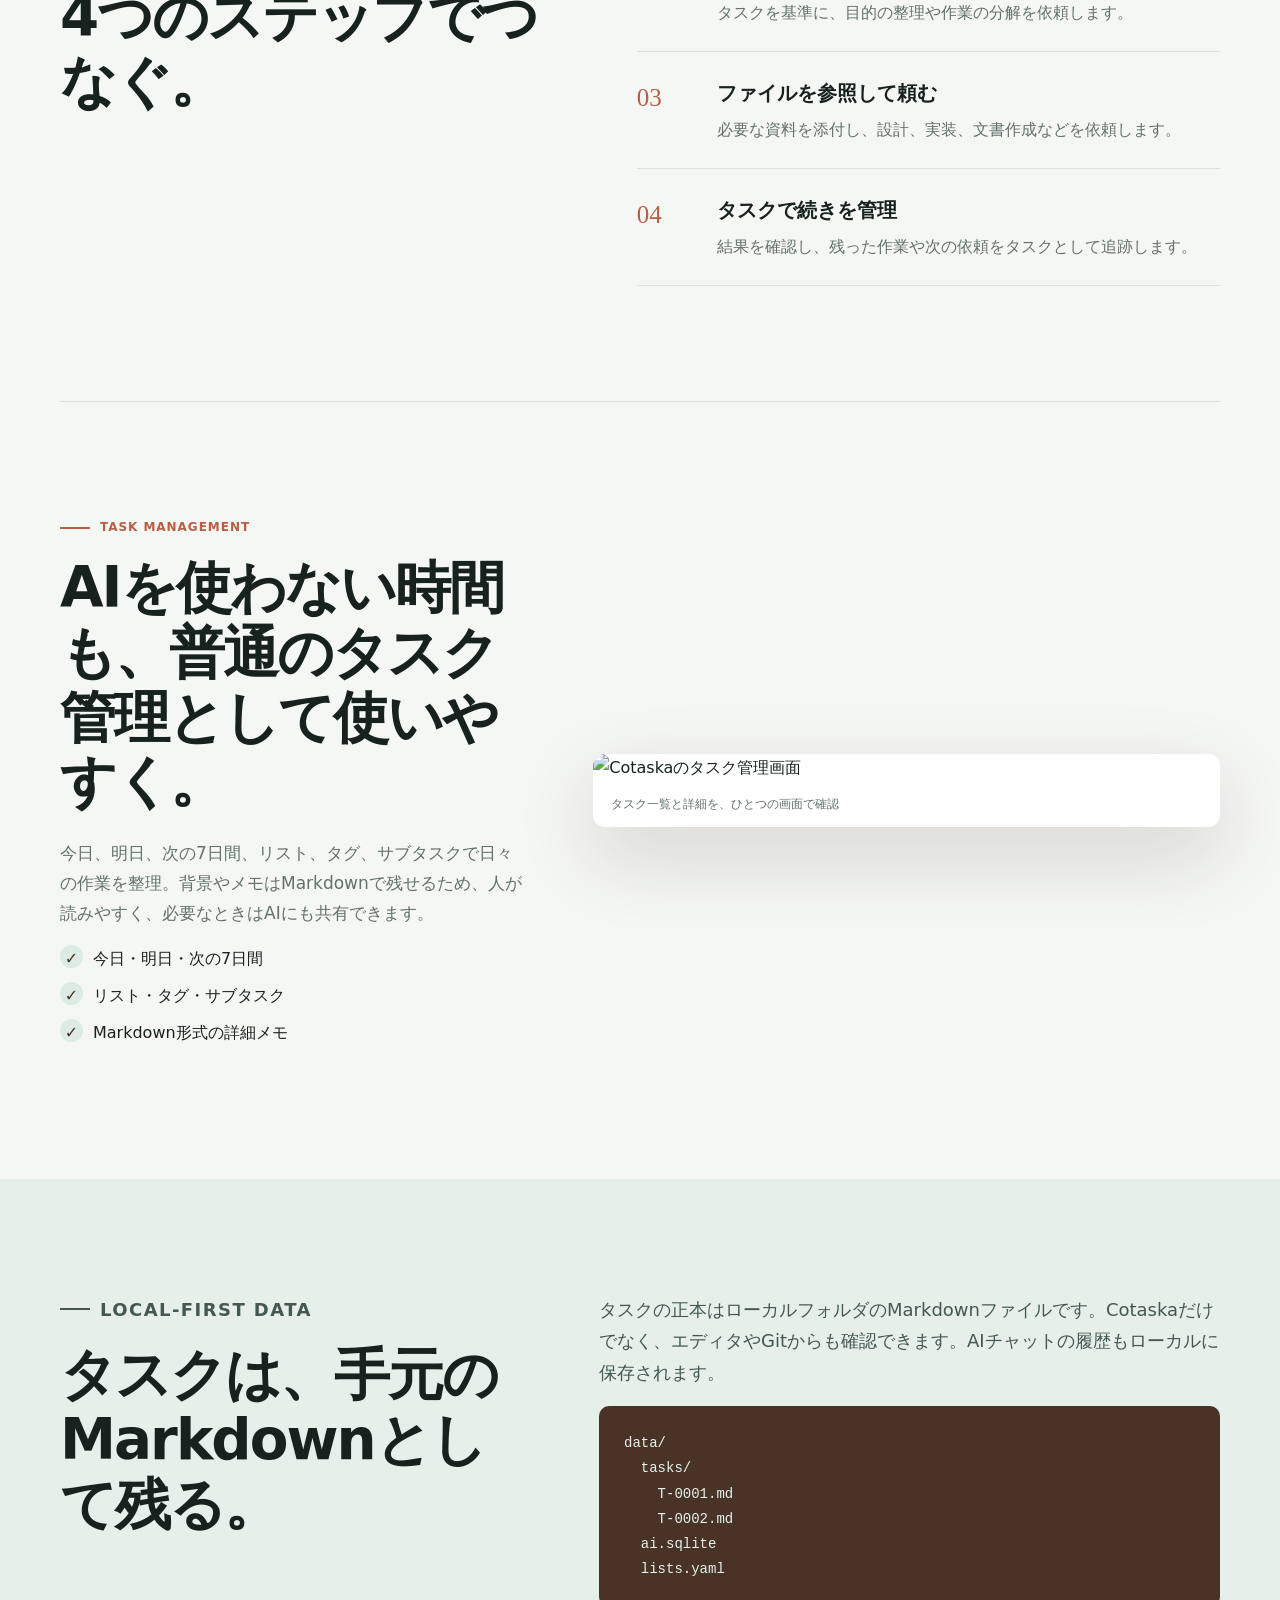
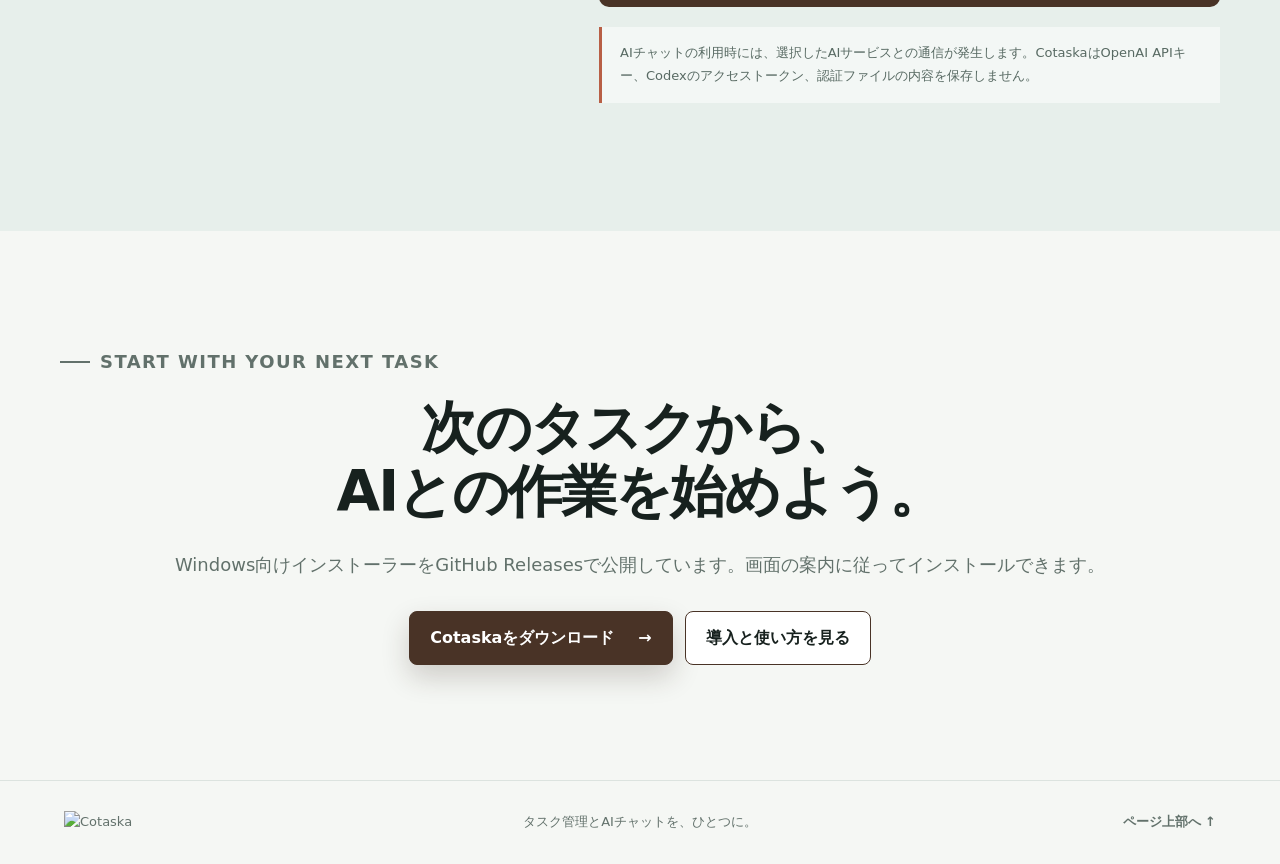
==== commit 23b2c787: "サイト見直しv04を公開用ページへ反映" ====
--- a/index.html
+++ b/index.html
@@ -1,256 +1,127 @@
 <!doctype html>
 <html lang="ja">
-  <head>
-    <meta charset="utf-8">
-    <meta name="viewport" content="width=device-width, initial-scale=1">
-    <meta name="description" content="Cotaskaは、人とAIが同じタスクのやり取りができる、ローカル完結型のWindows向けタスク管理アプリです。">
-    <meta property="og:title" content="Cotaska - 人とAIが同じタスクのやり取りができるタスク管理">
-    <meta property="og:description" content="AIに整理してもらう、AIへ作業を指示する、AIにタスクを追加してもらうためのローカル完結型タスク管理。">
-    <meta property="og:type" content="website">
-    <meta property="og:url" content="https://ebisenbei.github.io/cotaska-site/">
-    <meta property="og:image" content="https://ebisenbei.github.io/cotaska-site/assets/ogp.png?v=4">
-    <meta property="og:image:width" content="1200">
-    <meta property="og:image:height" content="630">
-    <meta name="twitter:card" content="summary_large_image">
-    <meta name="twitter:title" content="Cotaska - 人とAIが同じタスクのやり取りができるタスク管理">
-    <meta name="twitter:description" content="AIに整理してもらう、AIへ作業を指示する、AIにタスクを追加してもらうためのローカル完結型タスク管理。">
-    <meta name="twitter:image" content="https://ebisenbei.github.io/cotaska-site/assets/ogp.png?v=4">
-    <title>Cotaska - 人とAIが同じタスクのやり取りができるタスク管理</title>
-    <link rel="icon" href="assets/favicon.ico">
-    <link rel="stylesheet" href="styles.css">
-  </head>
-  <body>
-    <header class="site-header">
-      <a class="brand" href="#top" aria-label="Cotaska">
-        <img src="assets/cotaska-logo.png" alt="Cotaska">
-      </a>
-      <nav class="nav" aria-label="メインナビゲーション">
-        <a href="#concept">コンセプト</a>
-        <a href="#features">特徴</a>
-        <a href="usage.html">使い方</a>
-        <a href="download.html">ダウンロード</a>
-      </nav>
-    </header>
+<head>
+  <meta charset="utf-8">
+  <meta name="viewport" content="width=device-width, initial-scale=1">
+  <meta name="description" content="Cotaskaは、タスク管理とAIチャットをひとつにつなぐWindows向けアプリです。タスク、Markdown、作業フォルダをAIと共有し、相談から作業依頼まで同じ画面で進められます。">
+  <meta property="og:title" content="Cotaska - タスク管理とAIチャットをひとつに">
+  <meta property="og:description" content="タスクを起点にAIへ相談し、ファイルを見ながら作業を依頼する。会話と作業記録を手元につなぐWindowsアプリ。">
+  <meta property="og:type" content="website">
+  <meta property="og:url" content="https://ebisenbei.github.io/cotaska-site/index.html">
+  <meta property="og:image" content="https://ebisenbei.github.io/cotaska-site/assets/ogp.png?v=4">
+  <meta name="twitter:card" content="summary_large_image">
+  <title>Cotaska - タスク管理とAIチャットをひとつの作業画面に</title>
+  <link rel="icon" href="assets/favicon.ico">
+  <link rel="stylesheet" href="styles.css?v=20260926-examples">
+</head>
+<body>
+  <header class="site-header">
+    <a class="brand" href="#top" aria-label="Cotaska トップへ"><img src="assets/cotaska-logo.png" alt="Cotaska"></a>
+    <button class="menu-button" type="button" aria-expanded="false" aria-controls="main-nav">メニュー</button>
+    <nav id="main-nav" class="nav" aria-label="メインナビゲーション">
+      <a href="#possibilities">できること</a>
+      <a href="#ai-chat">AIチャット</a>
+      <a href="#tasks">タスク管理</a>
+      <a href="usage.html">使い方</a>
+      <a href="examples.html">利用例</a>
+      <a class="nav-cta" href="download.html">ダウンロード</a>
+    </nav>
+  </header>
 
-    <main id="top">
-      <section class="hero">
-        <div class="hero__copy">
-          <p class="eyebrow">Task manager for humans and AI agents</p>
-          <h1>人とAIが同じタスクのやり取りができる、ローカル完結型タスク管理</h1>
-          <p class="lead">
-            Cotaskaは、AIコーディングやAIエージェントとの作業で散らかりがちなタスクを、人とAIが同じ形で読めるようにするWindows向けタスク管理アプリです。
-            人は画面で整理し、AIはタスク情報を読んで次の作業を把握できます。
-          </p>
-          <div class="hero__actions" aria-label="主な操作">
-            <a class="button button--primary" href="download.html">Cotaskaをダウンロード</a>
-            <a class="button button--ghost" href="#concept">考え方を見る</a>
-          </div>
+  <main id="top">
+    <section class="hero">
+      <div class="hero-copy reveal">
+        <p class="eyebrow"><span></span> Task management with built-in AI chat</p>
+        <h1>タスク管理と<br><em>AIチャット</em>を、<br>ひとつの作業画面に。</h1>
+        <p class="lead">Cotaskaは、タスク、Markdown、作業フォルダとAIとの会話をつなぐWindows向けアプリです。やりたいことをタスクに残し、その文脈のままAIへ相談・整理・作業を依頼できます。</p>
+        <div class="actions">
+          <a class="button button-primary" href="download.html">Cotaskaをダウンロード <span aria-hidden="true">→</span></a>
+          <a class="button button-secondary" href="usage.html#ai-setup">AIチャットの使い方</a>
         </div>
+        <div class="hero-notes" aria-label="製品情報">
+          <span>Windows 10 / 11</span><span>インストーラー</span><span>Local-first</span>
+        </div>
+      </div>
 
-        <div class="product-shot" aria-label="Cotaskaの画面イメージ">
-          <div class="window-bar">
-            <span></span>
-            <span></span>
-            <span></span>
-          </div>
-          <div class="app-shell">
-            <aside class="rail">
-              <div class="rail__item active"></div>
-              <div class="rail__item"></div>
-              <div class="rail__item"></div>
-              <div class="rail__item"></div>
-            </aside>
-            <section class="side-pane">
-              <p class="pane-label">ビュー</p>
-              <button class="view active">今日</button>
-              <button class="view">明日</button>
-              <button class="view">次の7日間</button>
-              <p class="pane-label">リスト</p>
-              <button class="view">Cotaska</button>
-              <button class="view">仕様変更</button>
-            </section>
-            <section class="task-pane">
-              <div class="quick-add">やりたいことをタスクとして追加</div>
-              <article class="task done">
-                <span class="check"></span>
-                <div>
-                  <strong>AIに要件を整理してもらう</strong>
-                  <small>完了 / Cotaska</small>
-                </div>
-              </article>
-              <article class="task">
-                <span class="check"></span>
-                <div>
-                  <strong>このタスクから設計書を作ってもらう</strong>
-                  <small>進行中 / AI活用</small>
-                </div>
-              </article>
-              <article class="task">
-                <span class="check"></span>
-                <div>
-                  <strong>メール内容をタスクとして追加する</strong>
-                  <small>未着手 / 受信箱</small>
-                </div>
-              </article>
-            </section>
-            <section class="detail-pane">
-              <p class="pane-label">Markdownタスク</p>
-              <h2>AIも読める作業の前提</h2>
-              <p>目的、背景、次にやることをタスクとして残す。人が確認し、AIにも渡しやすい作業メモになります。</p>
-              <div class="metadata">
-                <span>status: doing</span>
-                <span>priority: medium</span>
-                <span>list: Cotaska</span>
-              </div>
-            </section>
-          </div>
+      <div class="ai-window reveal" aria-label="CotaskaのAIチャット画面イメージ">
+        <div class="window-top"><span class="window-title">Cotaska</span><span>—　□　×</span></div>
+        <div class="app-layout">
+          <aside class="app-rail"><b>C</b><span>✓</span><span>⌕</span><span class="selected">AI</span><span class="rail-bottom">⚙</span></aside>
+          <aside class="thread-pane">
+            <div class="pane-head"><strong>AIスレッド</strong><button aria-label="新しいスレッド">＋</button></div>
+            <div class="thread active"><span class="status-dot"></span><div><strong>サイト見直し案</strong><small>T-0293・いま</small></div></div>
+            <div class="thread"><span></span><div><strong>リリース手順の確認</strong><small>昨日</small></div></div>
+            <div class="thread"><span></span><div><strong>仕様書を整理する</strong><small>8月25日</small></div></div>
+            <div class="files-label">作業ファイル</div>
+            <div class="file">⌄　workspace</div><div class="file indent">◇　サイト見直し案.md</div><div class="file indent">◇　README.md</div>
+          </aside>
+          <section class="chat-pane">
+            <div class="chat-head"><div><strong>サイト見直し案</strong><small>Codex・作業中</small></div><span class="running">● 実行中</span></div>
+            <div class="messages">
+              <div class="message user">このタスクを読んで、サイト見直しの作業を分解してください。</div>
+              <div class="message ai"><span class="ai-mark">AI</span><div><strong>見直しを3段階に整理しました。</strong><ol><li>価値提案とコピーの更新</li><li>AIチャット画面の撮影</li><li>トップ・使い方・配布導線の更新</li></ol><div class="progress-line"><span></span> 関連ファイルを確認しました</div></div></div>
+            </div>
+            <div class="composer"><div class="attachment">◇ サイト見直し案.md　×</div><p>続けて依頼する…</p><div class="composer-foot"><span>＋　作業フォルダへ書き込み可</span><button aria-label="送信">↑</button></div></div>
+          </section>
+          <aside class="preview-pane"><div class="preview-head"><strong>タスク</strong><span>×</span></div><span class="task-id">T-0293</span><h3>紹介文とキャッチコピーを作る</h3><p class="muted">初見の人がCotaskaの用途と魅力をすぐ理解できる紹介文を用意する。</p><hr><small>進行状況</small><div class="tag">進行中</div><small>リスト</small><p>販売戦略</p></aside>
         </div>
-      </section>
+      </div>
+    </section>
 
-      <section id="concept" class="section concept">
-        <div class="section-heading">
-          <p class="eyebrow">Concept</p>
-          <h2>人とAIのやり取りを、同じタスクの上で進める。</h2>
+    <section id="possibilities" class="section intro reveal">
+      <div class="intro-heading">
+        <p class="eyebrow"><span></span> One continuous workflow</p>
+        <h2>タスクを書いたら、<br>そこからAIとの作業を始められる。</h2>
+      </div>
+      <p>AIへ依頼するたびに、背景や目的を説明し直していませんか。Cotaskaなら、人が管理しているタスクをAIとの会話につなげられます。相談の結果も次のタスクも同じ場所で確認できるため、会話と実作業が分断されません。</p>
+    </section>
+
+    <section class="section value-grid">
+      <article class="value-card reveal"><span class="number">01</span><div class="mini-icon">◎</div><h3>タスクの文脈で<br>AIに相談</h3><p>曖昧なアイデアの整理、作業の分解、設計や実装の相談を、関連タスクを基準に始められます。</p></article>
+      <article class="value-card featured reveal"><span class="number">02</span><div class="mini-icon">⌘</div><h3>ファイルを見ながら<br>作業を依頼</h3><p>作業フォルダや参照ファイルを使い、必要な資料やコードをAIへ渡して依頼できます。</p></article>
+      <article class="value-card reveal"><span class="number">03</span><div class="mini-icon">↗</div><h3>会話と作業記録を<br>手元につなぐ</h3><p>AIスレッド、タスク、Markdown、ファイルを行き来しながら、作業の続きを見失いません。</p></article>
+    </section>
+
+    <section id="ai-chat" class="dark-section">
+      <div class="section dark-inner">
+        <div class="split-heading reveal"><div><p class="eyebrow light"><span></span> AI workspace</p><h2>AIが別のツールではなく、<br>タスク管理の隣にいる。</h2></div><p>左側でスレッドや作業ファイルを選び、中央で依頼し、必要なタスクやファイルを右側で確認。作業の文脈を保ったままAIと進められます。</p></div>
+        <div class="capability-grid">
+          <article class="reveal"><span>01</span><h3>会話を継続できる</h3><p>AIスレッドと履歴を保存し、相談の続きを再開。使い終わった会話はアーカイブできます。</p></article>
+          <article class="reveal"><span>02</span><h3>作業の途中が見える</h3><p>AIの処理状況を画面で確認。別画面へ移動しても処理は継続し、完了時はWindows通知で知らせます。</p></article>
+          <article class="reveal"><span>03</span><h3>その場で内容を確認</h3><p>会話に出てきたタスク、Markdown、ファイルを右側のプレビューで開けます。</p></article>
+          <article class="reveal"><span>04</span><h3>実行方法を選べる</h3><p>参照ファイル、実行権限、既定モデルを設定し、AIへ渡す範囲を用途に合わせて調整できます。</p></article>
         </div>
-        <div class="concept__body">
-          <p>
-            やりたいことがまだあいまいな段階でも、人はCotaskaにタスクとして残しておけます。
-            そのタスクをAIに読ませれば、目的を整理したり、作業を分解したり、次にやることを具体化してもらえます。
-          </p>
-          <p>
-            具体化されたタスクは、そのままAIへの作業指示の元になります。
-            「このタスクを読んで設計書を作って」「このタスクから実装して」のように、人が見ているタスクを基準にしてAIへ依頼できます。
-          </p>
-          <p>
-            メールやOutlookなどから拾った情報も、AIに整理してもらい、Cotaskaのタスクとして追加できます。
-            やることを会話ログやメールの中に散らばらせず、タスクとして一元管理できます。
-          </p>
-        </div>
-      </section>
+      </div>
+    </section>
 
-      <section id="features" class="section feature-grid">
-        <article>
-          <span class="feature-number">01</span>
-          <h3>人とAIが同じタスクを読める</h3>
-          <p>人が画面で整理したタスクを、AIにも作業の前提として渡せます。説明し直す時間を減らし、同じ文脈で続きを進められます。</p>
-        </article>
-        <article>
-          <span class="feature-number">02</span>
-          <h3>AI作業の状態を見失わない</h3>
-          <p>依頼内容、分解した作業、次にやることをタスクとして残せます。会話ログだけに頼らず、作業状態を見返せます。</p>
-        </article>
-        <article>
-          <span class="feature-number">03</span>
-          <h3>UIで普段のタスク管理ができる</h3>
-          <p>今日、明日、次の7日間、リスト別の表示で日常のタスクを確認できます。AI用の仕組みでありながら、人も普通に使えます。</p>
-        </article>
-        <article>
-          <span class="feature-number">04</span>
-          <h3>Markdownとして手元に残る</h3>
-          <p>タスクはローカルのMarkdownとして残るため、あとから人が読み返しやすく、AIにも渡しやすい形になります。</p>
-        </article>
-      </section>
+    <section class="section workflow">
+      <div class="section-heading reveal"><p class="eyebrow"><span></span> Workflow</p><h2>思いつきから実作業まで、<br>4つのステップでつなぐ。</h2></div>
+      <ol class="workflow-list">
+        <li class="reveal"><span>01</span><div><strong>タスクに残す</strong><p>やりたいことや困っていることを、まずタスクとして登録します。</p></div></li>
+        <li class="reveal"><span>02</span><div><strong>AIに相談する</strong><p>タスクを基準に、目的の整理や作業の分解を依頼します。</p></div></li>
+        <li class="reveal"><span>03</span><div><strong>ファイルを参照して頼む</strong><p>必要な資料を添付し、設計、実装、文書作成などを依頼します。</p></div></li>
+        <li class="reveal"><span>04</span><div><strong>タスクで続きを管理</strong><p>結果を確認し、残った作業や次の依頼をタスクとして追跡します。</p></div></li>
+      </ol>
+    </section>
 
-      <section class="section screenshot-section">
-        <div class="section-heading">
-          <p class="eyebrow">Screen</p>
-          <h2>実際のタスクを、人もAIも読める形で残す。</h2>
-          <p>
-            Cotaskaでは、タスク一覧、状態、タグ、詳細メモ、関連サブタスクをひとつの作業画面で確認できます。
-            人は画面で状況を把握し、AIには同じタスク情報を読ませて、整理・設計・実装の指示に使えます。
-          </p>
-        </div>
-        <figure class="screenshot-frame">
-          <img src="assets/cotaska-screen.png" alt="Cotaskaのタスク一覧と詳細画面">
-        </figure>
-      </section>
+    <section id="tasks" class="section task-section">
+      <div class="task-copy reveal"><p class="eyebrow"><span></span> Task management</p><h2>AIを使わない時間も、普通のタスク管理として使いやすく。</h2><p>今日、明日、次の7日間、リスト、タグ、サブタスクで日々の作業を整理。背景やメモはMarkdownで残せるため、人が読みやすく、必要なときはAIにも共有できます。</p><ul class="check-list"><li>今日・明日・次の7日間</li><li>リスト・タグ・サブタスク</li><li>Markdown形式の詳細メモ</li></ul></div>
+      <figure class="screen-card reveal"><img src="assets/cotaska-screen.png" alt="Cotaskaのタスク管理画面"><figcaption>タスク一覧と詳細を、ひとつの画面で確認</figcaption></figure>
+    </section>
 
-      <section id="agents" class="section agent-section">
-        <div class="agent-copy">
-          <p class="eyebrow">Human and AI workflow</p>
-          <h2>整理、指示、追加を、同じタスクから始める。</h2>
-          <p>
-            Cotaskaは、人が整理する場所であり、AIに整理・実行・追加を頼むための共通のタスク置き場です。
-            あいまいなやりたいことをタスクにし、AIに分解してもらい、そのタスクを元に設計や実装を依頼できます。
-          </p>
-        </div>
-        <div class="agent-flow" aria-label="CotaskaのAI活用フロー">
-          <div class="flow-card">
-            <span>Organize</span>
-            <strong>AIに整理してもらう</strong>
-            <p>やりたいことをタスクに残し、目的、背景、作業単位をAIに具体化してもらいます。</p>
-          </div>
-          <div class="flow-line"></div>
-          <div class="flow-card flow-card--dark">
-            <span>Request</span>
-            <strong>AIへの指示元にする</strong>
-            <p>「このタスクファイルを読んで設計書を作って」のように、同じタスクを作業指示に使えます。</p>
-          </div>
-          <div class="flow-line"></div>
-          <div class="flow-card">
-            <span>Add</span>
-            <strong>AIにタスクを追加してもらう</strong>
-            <p>メールなどの情報をAIに整理してもらい、Cotaskaのタスクとして管理できます。</p>
-          </div>
-        </div>
-      </section>
-
-      <section class="section data-model">
-        <div class="section-heading">
-          <p class="eyebrow">Local Markdown</p>
-          <h2>作業の流れを、AIにも渡しやすい形で手元に残す。</h2>
-        </div>
-        <pre><code>data/
+    <section class="local-section">
+      <div class="section local-inner reveal"><div><p class="eyebrow"><span></span> Local-first data</p><h2>タスクは、手元の<br>Markdownとして残る。</h2></div><div><p>タスクの正本はローカルフォルダのMarkdownファイルです。Cotaskaだけでなく、エディタやGitからも確認できます。AIチャットの履歴もローカルに保存されます。</p><pre><code>data/
   tasks/
     T-0001.md
     T-0002.md
-    _index.yaml
-  archive/
-  lists.yaml</code></pre>
-      </section>
+  ai.sqlite
+  lists.yaml</code></pre><p class="notice">AIチャットの利用時には、選択したAIサービスとの通信が発生します。CotaskaはOpenAI APIキー、Codexのアクセストークン、認証ファイルの内容を保存しません。</p></div></div>
+    </section>
 
-      <section class="section comparison">
-        <div class="section-heading">
-          <p class="eyebrow">Positioning</p>
-          <h2>UIで使えて、Markdownで残り、AIにも渡せる。</h2>
-        </div>
-        <div class="comparison-grid">
-          <div>
-            <h3>一般的なタスク管理</h3>
-            <p>日々のタスク整理には便利です。ただ、AIに作業の続きを頼むとき、アプリ内の状態をそのまま共有しにくいことがあります。</p>
-          </div>
-          <div>
-            <h3>Markdownメモ</h3>
-            <p>AIに渡しやすく、自由に書けます。ただ、タスクの一覧、状態、期限、完了管理を日常的に回すには手間がかかります。</p>
-          </div>
-          <div>
-            <h3>Cotaska</h3>
-            <p>人は画面でタスクを整理し、AIは同じタスク情報を読めます。UIで使えるタスク管理と、Markdownとして残る作業記録を両立します。</p>
-          </div>
-        </div>
-      </section>
+    <section class="section final-cta reveal"><p class="eyebrow"><span></span> Start with your next task</p><h2>次のタスクから、<br>AIとの作業を始めよう。</h2><p>Windows向けインストーラーをGitHub Releasesで公開しています。画面の案内に従ってインストールできます。</p><div class="actions centered"><a class="button button-primary" href="download.html">Cotaskaをダウンロード <span>→</span></a><a class="button button-secondary" href="usage.html">導入と使い方を見る</a></div></section>
+  </main>
 
-      <section id="download" class="section download">
-        <div>
-          <p class="eyebrow">Release</p>
-          <h2>Windows向けインストール版を公開中</h2>
-          <p>
-            Windows向けインストーラーをGitHub Releasesから取得して使い始められます。
-            最新版の確認と過去バージョンのリリースノートも同じページで確認できます。
-          </p>
-        </div>
-        <div class="download__actions">
-          <a class="button button--ghost" href="usage.html">使い方を見る</a>
-          <a class="button button--primary" href="download.html">ダウンロードページへ</a>
-        </div>
-      </section>
-    </main>
-
-    <footer class="site-footer">
-      <p>Cotaska</p>
-      <a href="#top">ページ上部へ</a>
-    </footer>
-
-    <script src="script.js"></script>
-  </body>
+  <footer class="site-footer"><img src="assets/cotaska-logo.png" alt="Cotaska"><p>タスク管理とAIチャットを、ひとつに。</p><a href="#top">ページ上部へ ↑</a></footer>
+  <script src="script.js"></script>
+</body>
 </html>
--- a/styles.css
+++ b/styles.css
@@ -1,964 +1,19 @@
-:root {
-  color-scheme: light;
-  --ink: #20262b;
-  --muted: #61707a;
-  --line: #d8e1e4;
-  --paper: #f3f7f7;
-  --paper-deep: #e8eef1;
-  --panel: #ffffff;
-  --forest: #21433b;
-  --moss: #5f8879;
-  --clay: #ad6649;
-  --amber: #d8ac4f;
-  --blue: #5f8fa3;
-  --shadow: 0 24px 70px rgba(28, 45, 52, 0.15);
-}
+:root{color-scheme:light;--ink:#17211e;--muted:#62716b;--paper:#f5f7f4;--panel:#fff;--line:#dce3df;--brand:#493326;--brand-deep:#30221b;--mint:#c6d8cf;--sage:#6fa28c;--coral:#b85f45;--amber:#d8ad59;--shadow:0 28px 80px rgba(48,34,27,.16)}
+*{box-sizing:border-box}html{scroll-behavior:smooth;scroll-padding-top:90px}body{margin:0;background:var(--paper);color:var(--ink);font-family:"Yu Gothic","Hiragino Kaku Gothic ProN",Meiryo,system-ui,sans-serif;line-height:1.75}a{color:inherit;text-decoration:none}button{font:inherit}img{max-width:100%}h1,h2,h3,p{margin-top:0}h1{font-size:clamp(42px,5.4vw,78px);line-height:1.08;letter-spacing:-.045em;margin-bottom:28px}h2{font-size:clamp(34px,4.4vw,62px);line-height:1.15;letter-spacing:-.035em;margin-bottom:24px}h3{font-size:21px;line-height:1.4;margin-bottom:12px}em{color:var(--coral);font-style:normal}.muted{color:var(--muted)}
+.site-header{position:sticky;top:0;z-index:20;display:flex;align-items:center;justify-content:space-between;gap:30px;padding:14px clamp(18px,4vw,62px);background:rgba(245,247,244,.88);border-bottom:1px solid transparent;backdrop-filter:blur(18px);transition:border-color .2s,box-shadow .2s}.site-header.is-scrolled{border-color:var(--line);box-shadow:0 6px 24px rgba(48,34,27,.06)}.brand img{display:block;width:145px}.nav{display:flex;align-items:center;gap:8px}.nav a{padding:9px 11px;border-radius:7px;color:#56655f;font-size:14px;font-weight:700}.nav a:hover,.nav a.active{color:var(--brand);background:#eee9e5}.nav .nav-cta{padding-inline:16px;background:var(--brand);color:white}.nav .nav-cta:hover,.nav .nav-cta.active{background:#5c4131;color:#fff}.menu-button{display:none;border:1px solid var(--line);border-radius:7px;background:#fff;padding:7px 11px;color:var(--brand);font-weight:700}
+.hero{display:grid;grid-template-columns:minmax(420px,.82fr) minmax(650px,1.18fr);gap:clamp(35px,5vw,78px);align-items:center;min-height:calc(100vh - 76px);padding:clamp(55px,7vw,100px) clamp(18px,5vw,78px) 90px;background:radial-gradient(circle at 78% 28%,rgba(206,216,210,.44),transparent 35%),linear-gradient(180deg,#fbfcfa 0%,var(--paper) 100%);overflow:hidden}.hero-copy{max-width:710px}.eyebrow{display:flex;gap:10px;align-items:center;margin-bottom:18px;color:var(--coral);font-size:12px;font-weight:800;letter-spacing:.08em;text-transform:uppercase}.eyebrow span{display:inline-block;width:30px;height:2px;background:currentColor}.eyebrow.light{color:var(--mint)}.lead{max-width:760px;color:#43544e;font-size:clamp(17px,1.5vw,20px)}.actions{display:flex;flex-wrap:wrap;align-items:center;gap:12px;margin-top:30px}.actions.centered{justify-content:center}.button{display:inline-flex;justify-content:center;align-items:center;gap:24px;min-height:52px;padding:12px 20px;border:1px solid var(--brand);border-radius:8px;font-weight:800;transition:transform .2s,box-shadow .2s,background .2s}.button:hover{transform:translateY(-2px)}.button-primary{background:var(--brand);color:#fff;box-shadow:0 12px 28px rgba(48,34,27,.2)}.button-primary:hover{background:#5c4131}.button-secondary{background:#fff}.button.large{min-height:60px;padding-inline:26px}.text-link{color:var(--coral);font-weight:800;text-decoration:underline;text-underline-offset:4px}.hero-notes{display:flex;flex-wrap:wrap;gap:18px;margin-top:24px;color:var(--muted);font-size:12px;font-weight:700}.hero-notes span:before{content:"✓";margin-right:6px;color:var(--sage)}
+.ai-window{min-width:800px;border:1px solid rgba(78,42,14,.2);border-radius:14px;background:#fff;box-shadow:var(--shadow);overflow:hidden;transform:perspective(1400px) rotateY(-2deg)}.window-top{height:36px;display:flex;justify-content:space-between;align-items:center;padding:0 14px;background:var(--brand);color:#dbe5e1;font-size:11px}.window-title{font-weight:800}.app-layout{display:grid;grid-template-columns:48px 180px minmax(350px,1fr) 190px;height:480px;color:#26332f}.app-rail{display:flex;flex-direction:column;align-items:center;gap:18px;padding:14px 7px;background:var(--brand);color:#dbe6e2}.app-rail b{display:grid;place-items:center;width:30px;height:30px;border-radius:8px;background:var(--amber);color:var(--brand)}.app-rail span{display:grid;place-items:center;width:29px;height:29px;border-radius:7px;font-size:11px;font-weight:800}.app-rail .selected{background:#fff;color:var(--brand)}.app-rail .rail-bottom{margin-top:auto}.thread-pane{padding:14px 10px;background:#edf2ef;border-right:1px solid var(--line);font-size:11px}.pane-head,.chat-head,.preview-head{display:flex;justify-content:space-between;align-items:center}.pane-head{padding:0 5px 12px}.pane-head button{border:0;background:transparent;color:var(--brand);font-size:18px}.thread{display:flex;gap:7px;padding:9px 7px;margin-bottom:4px;border-radius:7px}.thread.active{background:#fff;box-shadow:0 3px 10px rgba(20,50,42,.06)}.thread strong,.thread small{display:block}.thread small{color:#7b8984}.status-dot{width:7px;height:7px;margin-top:5px;border-radius:50%;background:var(--coral);flex:0 0 auto}.files-label{margin:18px 6px 7px;color:#7a8983;font-weight:800}.file{padding:5px 7px;color:#53645e}.file.indent{padding-left:19px}.chat-pane{display:flex;flex-direction:column;min-width:0;background:#fff}.chat-head{height:54px;padding:0 16px;border-bottom:1px solid #e7ebe9}.chat-head strong,.chat-head small{display:block}.chat-head small{color:var(--muted);font-size:10px}.running{color:#4e876e;font-size:10px;font-weight:800}.messages{display:flex;flex-direction:column;gap:18px;padding:24px 20px;overflow:hidden;font-size:12px}.message.user{align-self:flex-end;max-width:78%;padding:11px 14px;border-radius:12px 12px 3px 12px;background:#e6f0eb}.message.ai{display:flex;gap:10px;align-items:flex-start}.ai-mark{display:grid;place-items:center;width:27px;height:27px;border-radius:8px;background:var(--brand);color:#fff;font-size:9px;font-weight:900;flex:0 0 auto}.message.ai strong{font-size:13px}.message.ai ol{padding-left:19px;margin:7px 0}.progress-line{margin-top:10px;padding:8px 10px;border-left:2px solid var(--sage);background:#f5f8f6;color:#64736d;font-size:10px}.progress-line span{display:inline-block;width:6px;height:6px;border-radius:50%;background:var(--sage)}.composer{margin:auto 16px 14px;padding:10px 12px;border:1px solid #cfdad5;border-radius:10px;box-shadow:0 5px 18px rgba(30,60,50,.08);font-size:10px}.composer p{margin:8px 0 14px;color:#95a19c}.attachment{display:inline-block;padding:4px 7px;border-radius:5px;background:#eaf1ee;color:#44554e}.composer-foot{display:flex;align-items:center;justify-content:space-between;color:#6e7c77}.composer-foot button{display:grid;place-items:center;width:25px;height:25px;border:0;border-radius:7px;background:var(--brand);color:#fff}.preview-pane{padding:14px;background:#fafbfa;border-left:1px solid var(--line);font-size:11px}.preview-head{padding-bottom:13px;border-bottom:1px solid var(--line)}.task-id{display:inline-block;margin-top:16px;padding:3px 7px;border-radius:4px;background:#e5eeea;color:var(--brand);font-weight:800}.preview-pane h3{font-size:15px}.preview-pane hr{border:0;border-top:1px solid var(--line);margin:16px 0}.preview-pane small{display:block;color:#7c8984}.tag{display:inline-block;margin:5px 0 13px;padding:3px 7px;border-radius:5px;background:#fff0d2;color:#7b5918;font-weight:800}
+.section{width:min(1160px,calc(100% - 40px));margin:0 auto;padding:clamp(72px,9vw,128px) 0}.intro{display:grid;grid-template-columns:minmax(320px,.95fr) minmax(320px,1.05fr);gap:clamp(30px,7vw,100px);align-items:end;border-bottom:1px solid var(--line)}.intro-heading h2{margin-bottom:0}.intro>p{margin-bottom:6px;color:#52635d;font-size:18px}.value-grid{display:grid;grid-template-columns:repeat(3,1fr);gap:15px;padding-top:0}.value-card{position:relative;min-height:410px;padding:28px;border:1px solid var(--line);border-radius:12px;background:#fff}.value-card.featured{background:#e7f1ec;border-color:#c7dbd1}.value-card .number{color:var(--coral);font-family:Georgia,serif;font-size:36px}.mini-icon{display:grid;place-items:center;width:50px;height:50px;margin:58px 0 22px;border-radius:50%;background:var(--brand);color:#fff;font-size:21px}.value-card p{color:var(--muted)}
+.dark-section{background:var(--brand-deep);color:#f4f7f5}.dark-inner{padding-block:clamp(80px,10vw,140px)}.split-heading{display:grid;grid-template-columns:1.15fr .85fr;gap:70px;align-items:end}.split-heading p:last-child{color:#bfd0c9;font-size:18px}.capability-grid{display:grid;grid-template-columns:repeat(4,1fr);gap:1px;margin-top:64px;background:rgba(255,255,255,.14);border:1px solid rgba(255,255,255,.14)}.capability-grid article{min-height:300px;padding:28px;background:var(--brand-deep)}.capability-grid span{color:var(--mint);font:28px Georgia,serif}.capability-grid h3{margin-top:65px}.capability-grid p{color:#afc4bc;font-size:14px}
+.section-heading{max-width:780px}.workflow{display:grid;grid-template-columns:.92fr 1.08fr;gap:80px}.workflow-list{margin:0;padding:0;list-style:none;border-top:1px solid var(--line)}.workflow-list li{display:grid;grid-template-columns:60px 1fr;gap:20px;padding:24px 0;border-bottom:1px solid var(--line)}.workflow-list>li>span{color:var(--coral);font-family:Georgia,serif;font-size:25px}.workflow-list strong{font-size:20px}.workflow-list p{margin:5px 0 0;color:var(--muted)}.task-section{display:grid;grid-template-columns:.85fr 1.15fr;gap:70px;align-items:center;border-top:1px solid var(--line)}.task-copy>p:not(.eyebrow){color:var(--muted);font-size:17px}.check-list{display:grid;gap:9px;padding:0;list-style:none}.check-list li:before{content:"✓";display:inline-grid;place-items:center;width:23px;height:23px;margin-right:10px;border-radius:50%;background:#dcece5;color:var(--brand);font-weight:900}.screen-card{margin:0;border-radius:12px;background:#fff;box-shadow:var(--shadow);overflow:hidden}.screen-card img{display:block;width:100%}.screen-card figcaption{padding:12px 18px;color:var(--muted);font-size:12px}.local-section{background:#e7efeb}.local-inner{display:grid;grid-template-columns:.85fr 1.15fr;gap:80px}.local-inner>div>p:first-child{color:#445851;font-size:18px}.local-inner pre{padding:25px;border-radius:10px;background:var(--brand);color:#e6f1ec;overflow:auto}.local-inner code{font:14px/1.8 Consolas,monospace}.notice{margin-top:20px;padding:15px 18px;border-left:3px solid var(--coral);background:rgba(255,255,255,.5);color:#586a63;font-size:13px}.final-cta{text-align:center}.final-cta p{color:var(--muted);font-size:18px}.site-footer{display:grid;grid-template-columns:1fr auto 1fr;align-items:center;gap:20px;padding:30px clamp(18px,5vw,78px);border-top:1px solid var(--line);color:var(--muted);font-size:13px}.site-footer img{width:125px}.site-footer p{margin:0}.site-footer a{justify-self:end;font-weight:800}
+.page-hero{width:min(1160px,calc(100% - 40px));margin:0 auto;padding:clamp(80px,10vw,150px) 0 90px}.page-hero .lead{max-width:800px}.jump-links{display:flex;gap:12px;margin-top:34px}.jump-links a{padding:13px 18px;border:1px solid var(--line);border-radius:8px;background:#fff;font-weight:800}.guide-section{border-top:1px solid var(--line)}.guide-grid{display:grid;grid-template-columns:repeat(3,1fr);gap:15px;margin-top:45px}.guide-grid article,.caution-grid article,.requirements-grid article{padding:26px;border:1px solid var(--line);border-radius:10px;background:#fff}.guide-grid span,.requirements-grid span{color:var(--coral);font:30px Georgia,serif}.guide-grid p,.caution-grid p,.requirements-grid p{color:var(--muted)}.guide-dark{width:min(1160px,calc(100% - 40px));margin:auto;padding:clamp(80px,10vw,130px) 0}.guide-dark .section-heading p:last-child{color:#b9cbc4}.setup-list{margin:50px 0 0;padding:0;list-style:none;border-top:1px solid rgba(255,255,255,.16)}.setup-list li{display:grid;grid-template-columns:50px 1fr;gap:22px;padding:24px 0;border-bottom:1px solid rgba(255,255,255,.16)}.setup-list b{display:grid;place-items:center;width:38px;height:38px;border-radius:50%;background:var(--mint);color:var(--brand)}.setup-list strong{font-size:20px}.setup-list p{margin:4px 0 0;color:#b9cbc4}.operation-list{margin-top:45px;border-top:1px solid var(--line)}.operation-list article{display:grid;grid-template-columns:80px 1fr;gap:25px;padding:25px 0;border-bottom:1px solid var(--line)}.operation-list>article>span{color:var(--coral);font:28px Georgia,serif}.operation-list p{margin:0;color:var(--muted)}.caution{border-top:1px solid var(--line)}.caution-grid{display:grid;grid-template-columns:repeat(3,1fr);gap:15px}.download-hero{display:grid;grid-template-columns:1fr 340px;gap:80px;align-items:center;min-height:calc(100vh - 76px)}.release-card{padding:28px;border-radius:12px;background:#fff;box-shadow:var(--shadow)}.release-card>span{color:var(--coral);font-size:12px;font-weight:800;text-transform:uppercase}.release-card>strong{display:block;margin:8px 0 25px;font-size:42px}.release-card dl{margin:0}.release-card dl div{display:flex;justify-content:space-between;padding:12px 0;border-top:1px solid var(--line)}.release-card dt{color:var(--muted)}.release-card dd{margin:0;font-weight:800}.install-section{display:grid;grid-template-columns:.85fr 1.15fr;gap:80px}.install-list{margin:0;padding:0;list-style:none}.install-list li{display:grid;grid-template-columns:60px 1fr;gap:20px;padding:22px 0;border-bottom:1px solid rgba(255,255,255,.16)}.install-list li:first-child{border-top:1px solid rgba(255,255,255,.16)}.install-list span{color:var(--mint);font:26px Georgia,serif}.install-list strong{font-size:20px}.install-list p{margin:4px 0 0;color:#b9cbc4}.requirements-grid{display:grid;grid-template-columns:repeat(3,1fr);gap:15px;margin-top:45px}.info-box{margin-top:22px;padding:24px;border-radius:10px;background:#e6efeb;border-left:4px solid var(--brand)}.info-box p{margin:8px 0 0;color:#52645d}.reveal{opacity:0;transform:translateY(18px);transition:opacity .65s ease,transform .65s ease}.reveal.is-visible{opacity:1;transform:none}@media(prefers-reduced-motion:reduce){html{scroll-behavior:auto}.reveal{opacity:1;transform:none;transition:none}.button{transition:none}}
+@media(max-width:1180px){.hero{grid-template-columns:1fr;padding-bottom:80px}.hero-copy{max-width:850px}.ai-window{min-width:0;width:100%;transform:none}.capability-grid{grid-template-columns:repeat(2,1fr)}.capability-grid article{min-height:250px}.capability-grid h3{margin-top:35px}}
+@media(max-width:820px){.menu-button{display:block}.nav{position:absolute;top:67px;left:14px;right:14px;display:none;flex-direction:column;align-items:stretch;padding:10px;border:1px solid var(--line);border-radius:10px;background:#fff;box-shadow:var(--shadow)}.nav.is-open{display:flex}.nav a{text-align:center}.app-layout{grid-template-columns:44px 150px minmax(300px,1fr)}.preview-pane{display:none}.intro,.split-heading,.workflow,.task-section,.local-inner,.install-section,.download-hero{grid-template-columns:1fr;gap:38px}.value-grid,.guide-grid,.caution-grid,.requirements-grid{grid-template-columns:1fr}.value-card{min-height:auto}.mini-icon{margin:30px 0 18px}.site-footer{grid-template-columns:1fr;text-align:center}.site-footer img,.site-footer a{justify-self:center}.site-footer p{grid-row:2}.download-hero{min-height:auto}.release-card{max-width:500px}}
+@media(max-width:580px){h1{font-size:clamp(38px,12vw,58px)}h2{font-size:clamp(31px,10vw,46px)}.site-header{padding-inline:14px}.brand img{width:124px}.hero{padding:50px 14px 65px}.section,.page-hero,.guide-dark{width:min(100% - 28px,1160px)}.actions .button{width:100%}.hero-notes{gap:10px}.ai-window{overflow-x:auto}.app-layout{min-width:650px;height:430px}.thread-pane{display:none}.app-layout{grid-template-columns:44px minmax(370px,1fr) 180px}.capability-grid{grid-template-columns:1fr}.capability-grid article{min-height:auto}.jump-links{flex-direction:column}.page-hero{padding-top:65px}.operation-list article{grid-template-columns:48px 1fr}.release-card{padding:22px}}
 
-* {
-  box-sizing: border-box;
-}
-
-html {
-  scroll-behavior: smooth;
-}
-
-body {
-  margin: 0;
-  background:
-    linear-gradient(180deg, rgba(255, 255, 255, 0.42), rgba(255, 255, 255, 0) 38rem),
-    var(--paper);
-  color: var(--ink);
-  font-family: "Yu Gothic", "Hiragino Kaku Gothic ProN", Meiryo, system-ui, sans-serif;
-  line-height: 1.7;
-}
-
-a {
-  color: inherit;
-  text-decoration: none;
-}
-
-.site-header {
-  position: sticky;
-  top: 0;
-  z-index: 10;
-  display: flex;
-  align-items: center;
-  justify-content: space-between;
-  gap: 24px;
-  padding: 14px clamp(18px, 4vw, 54px);
-  background: rgba(243, 247, 247, 0.92);
-  border-bottom: 1px solid rgba(216, 225, 228, 0.9);
-  backdrop-filter: blur(16px);
-}
-
-.brand img {
-  display: block;
-  width: 148px;
-  max-width: 34vw;
-  height: auto;
-}
-
-.nav {
-  display: flex;
-  gap: 6px;
-  align-items: center;
-}
-
-.nav a {
-  min-width: 70px;
-  padding: 8px 10px;
-  border-radius: 6px;
-  color: var(--muted);
-  font-size: 14px;
-  text-align: center;
-}
-
-.nav a:hover {
-  background: #e8eff1;
-  color: var(--ink);
-}
-
-.hero {
-  display: grid;
-  grid-template-columns: minmax(0, 0.92fr) minmax(520px, 1.08fr);
-  gap: clamp(30px, 4vw, 68px);
-  align-items: center;
-  min-height: calc(100vh - 76px);
-  padding: clamp(28px, 4vw, 52px) clamp(18px, 5vw, 72px) 36px;
-}
-
-.hero__copy {
-  max-width: 700px;
-}
-
-.eyebrow {
-  margin: 0 0 12px;
-  color: var(--clay);
-  font-size: 12px;
-  font-weight: 700;
-  letter-spacing: 0;
-  text-transform: uppercase;
-}
-
-h1,
-h2,
-h3,
-p {
-  margin-top: 0;
-}
-
-h1 {
-  margin-bottom: 22px;
-  font-size: clamp(34px, 4.25vw, 58px);
-  line-height: 1.12;
-  letter-spacing: 0;
-}
-
-h2 {
-  margin-bottom: 18px;
-  font-size: clamp(30px, 4vw, 54px);
-  line-height: 1.18;
-  letter-spacing: 0;
-}
-
-h3 {
-  margin-bottom: 10px;
-  font-size: 21px;
-  line-height: 1.35;
-}
-
-.lead {
-  max-width: 660px;
-  color: #37474f;
-  font-size: clamp(17px, 1.55vw, 20px);
-}
-
-.hero__actions,
-.download {
-  display: flex;
-  flex-wrap: wrap;
-  gap: 12px;
-  align-items: center;
-}
-
-.button {
-  display: inline-flex;
-  align-items: center;
-  justify-content: center;
-  min-height: 46px;
-  padding: 10px 18px;
-  border: 1px solid var(--forest);
-  border-radius: 6px;
-  font-weight: 700;
-  transition: transform 180ms ease, box-shadow 180ms ease, background 180ms ease;
-}
-
-.button:hover {
-  transform: translateY(-2px);
-}
-
-.button--primary {
-  background: var(--forest);
-  color: #fff;
-  box-shadow: 0 12px 24px rgba(36, 61, 52, 0.2);
-}
-
-.button--ghost {
-  background: rgba(255, 255, 255, 0.58);
-}
-
-.product-shot {
-  overflow: hidden;
-  border: 1px solid rgba(36, 61, 52, 0.14);
-  border-radius: 8px;
-  background: #eef4f4;
-  box-shadow: var(--shadow);
-}
-
-.window-bar {
-  display: flex;
-  gap: 8px;
-  align-items: center;
-  height: 38px;
-  padding: 0 14px;
-  background: #2b3d34;
-}
-
-.window-bar span {
-  width: 10px;
-  height: 10px;
-  border-radius: 50%;
-  background: var(--amber);
-}
-
-.window-bar span:nth-child(2) {
-  background: var(--clay);
-}
-
-.window-bar span:nth-child(3) {
-  background: var(--blue);
-}
-
-.app-shell {
-  display: grid;
-  grid-template-columns: 54px 150px minmax(230px, 1fr) minmax(210px, 0.85fr);
-  min-height: 430px;
-  color: #223028;
-}
-
-.rail,
-.side-pane,
-.task-pane,
-.detail-pane {
-  padding: 18px;
-}
-
-.rail {
-  display: flex;
-  flex-direction: column;
-  gap: 12px;
-  align-items: center;
-  background: #243d34;
-}
-
-.rail__item {
-  width: 24px;
-  height: 24px;
-  border-radius: 6px;
-  background: rgba(255, 255, 255, 0.18);
-}
-
-.rail__item.active {
-  background: var(--amber);
-}
-
-.side-pane {
-  background: #edf3f4;
-  border-right: 1px solid var(--line);
-}
-
-.pane-label {
-  margin: 0 0 8px;
-  color: #6c766d;
-  font-size: 12px;
-  font-weight: 700;
-}
-
-.view {
-  display: block;
-  width: 100%;
-  margin-bottom: 7px;
-  padding: 8px 10px;
-  border: 0;
-  border-radius: 6px;
-  background: transparent;
-  color: #36433a;
-  font: inherit;
-  text-align: left;
-}
-
-.view.active,
-.view:hover {
-  background: #fff;
-}
-
-.task-pane {
-  background: #fafcfc;
-  border-right: 1px solid var(--line);
-}
-
-.quick-add {
-  margin-bottom: 14px;
-  padding: 11px 12px;
-  border: 1px solid var(--line);
-  border-radius: 6px;
-  background: #fff;
-  color: var(--muted);
-  font-size: 14px;
-}
-
-.task {
-  display: grid;
-  grid-template-columns: 20px 1fr;
-  gap: 10px;
-  align-items: start;
-  margin-bottom: 10px;
-  padding: 12px;
-  border: 1px solid #dfe7e9;
-  border-radius: 6px;
-  background: #fff;
-}
-
-.task strong {
-  display: block;
-  line-height: 1.45;
-}
-
-.task small {
-  display: block;
-  color: var(--muted);
-}
-
-.check {
-  width: 18px;
-  height: 18px;
-  margin-top: 3px;
-  border: 2px solid var(--moss);
-  border-radius: 4px;
-}
-
-.task.done .check {
-  background: var(--moss);
-}
-
-.detail-pane {
-  background: #fff;
-  overflow-wrap: anywhere;
-}
-
-.detail-pane h2 {
-  font-size: 23px;
-}
-
-.metadata {
-  display: grid;
-  gap: 8px;
-  margin-top: 24px;
-}
-
-.metadata span {
-  padding: 8px 10px;
-  border-radius: 6px;
-  background: #edf3f4;
-  color: #52636a;
-  font-family: Consolas, "Courier New", monospace;
-  font-size: 12px;
-}
-
-.section {
-  width: min(1120px, calc(100% - 36px));
-  margin: 0 auto;
-  padding: clamp(58px, 8vw, 108px) 0;
-}
-
-.section-heading {
-  max-width: 680px;
-}
-
-.concept,
-.data-model,
-.comparison {
-  border-top: 1px solid var(--line);
-}
-
-.concept {
-  display: grid;
-  grid-template-columns: minmax(0, 0.95fr) minmax(280px, 1.05fr);
-  gap: clamp(24px, 6vw, 84px);
-  align-items: start;
-}
-
-.concept__body p,
-.agent-copy p,
-.download p,
-.comparison p {
-  color: #4c5f66;
-  font-size: 17px;
-}
-
-.feature-grid {
-  display: grid;
-  grid-template-columns: repeat(4, minmax(0, 1fr));
-  gap: 14px;
-}
-
-.feature-grid article,
-.comparison-grid > div,
-.flow-card {
-  border: 1px solid var(--line);
-  border-radius: 8px;
-  background: var(--panel);
-}
-
-.feature-grid article {
-  min-height: 292px;
-  padding: 24px;
-}
-
-.feature-number {
-  display: inline-block;
-  margin-bottom: 38px;
-  color: var(--clay);
-  font-family: Georgia, "Times New Roman", serif;
-  font-size: 34px;
-}
-
-.feature-grid p {
-  color: #536870;
-}
-
-.agent-section {
-  display: grid;
-  grid-template-columns: minmax(280px, 0.9fr) minmax(320px, 1.1fr);
-  gap: clamp(24px, 5vw, 64px);
-  align-items: center;
-  border-top: 1px solid var(--line);
-}
-
-.screenshot-section {
-  border-top: 1px solid var(--line);
-}
-
-.screenshot-section .section-heading {
-  max-width: 780px;
-}
-
-.screenshot-section .section-heading p:not(.eyebrow) {
-  color: #4c5f66;
-  font-size: 17px;
-}
-
-.screenshot-frame {
-  margin: 30px 0 0;
-  overflow: hidden;
-  border: 1px solid rgba(33, 67, 59, 0.15);
-  border-radius: 8px;
-  background: var(--panel);
-  box-shadow: var(--shadow);
-}
-
-.screenshot-frame img {
-  display: block;
-  width: 100%;
-  height: auto;
-}
-
-.agent-flow {
-  display: grid;
-  gap: 12px;
-}
-
-.flow-card {
-  padding: 20px;
-}
-
-.flow-card span {
-  display: block;
-  margin-bottom: 8px;
-  color: var(--clay);
-  font-size: 12px;
-  font-weight: 700;
-  text-transform: uppercase;
-}
-
-.flow-card strong {
-  display: block;
-  margin-bottom: 6px;
-  font-size: 20px;
-}
-
-.flow-card p {
-  margin: 0;
-  color: #566a72;
-}
-
-.flow-card--dark {
-  background: var(--forest);
-  color: #fff;
-  border-color: var(--forest);
-}
-
-.flow-card--dark span,
-.flow-card--dark p {
-  color: #dce5dd;
-}
-
-.flow-line {
-  width: 2px;
-  height: 28px;
-  margin-left: 30px;
-  background: var(--line);
-}
-
-.data-model {
-  display: grid;
-  grid-template-columns: minmax(0, 0.95fr) minmax(280px, 1.05fr);
-  gap: clamp(24px, 6vw, 84px);
-  align-items: start;
-}
-
-pre {
-  overflow-x: auto;
-  margin: 0;
-  padding: 24px;
-  border-radius: 8px;
-  background: #253a32;
-  color: #f8f6ef;
-  box-shadow: var(--shadow);
-}
-
-code {
-  font-family: Consolas, "Courier New", monospace;
-}
-
-.comparison-grid {
-  display: grid;
-  grid-template-columns: repeat(3, minmax(0, 1fr));
-  gap: 14px;
-  margin-top: 28px;
-}
-
-.comparison-grid > div {
-  padding: 24px;
-}
-
-.comparison-grid > div:nth-child(3) {
-  background: #f7fbfb;
-  border-color: rgba(95, 143, 163, 0.4);
-}
-
-.download {
-  justify-content: space-between;
-  gap: 28px;
-  border-top: 1px solid var(--line);
-}
-
-.download > div {
-  max-width: 720px;
-}
-
-.download__actions {
-  display: flex;
-  flex-wrap: wrap;
-  gap: 12px;
-}
-
-.usage-hero {
-  min-height: 48vh;
-  display: flex;
-  align-items: center;
-}
-
-.usage-flow,
-.usage-summary {
-  border-top: 1px solid var(--line);
-}
-
-.usage-step {
-  display: grid;
-  grid-template-columns: 96px minmax(0, 1fr);
-  gap: clamp(18px, 4vw, 42px);
-  padding: 34px 0;
-  border-bottom: 1px solid var(--line);
-}
-
-.usage-step:last-child {
-  border-bottom: 0;
-}
-
-.usage-step .feature-number {
-  margin: 0;
-}
-
-.usage-step h2 {
-  max-width: 820px;
-  font-size: clamp(26px, 3.5vw, 42px);
-}
-
-.usage-step p {
-  max-width: 860px;
-  color: #4c5f66;
-  font-size: 17px;
-}
-
-.usage-image {
-  margin: 22px 0 0;
-  overflow: hidden;
-  border: 1px solid rgba(33, 67, 59, 0.14);
-  border-radius: 8px;
-  background: #fff;
-  box-shadow: 0 18px 46px rgba(28, 45, 52, 0.12);
-}
-
-.usage-image img {
-  display: block;
-  width: 100%;
-  height: auto;
-}
-
-.usage-example {
-  margin-top: 18px;
-  padding: 16px 18px;
-  border: 1px solid var(--line);
-  border-radius: 8px;
-  background: var(--panel);
-}
-
-.usage-example strong {
-  display: block;
-  margin-bottom: 8px;
-}
-
-.usage-example p {
-  margin: 0 0 8px;
-  font-size: 15px;
-}
-
-.usage-example p:last-child {
-  margin-bottom: 0;
-}
-
-.usage-visual {
-  display: grid;
-  grid-template-columns: minmax(0, 1fr) 20px minmax(0, 1fr) 20px minmax(0, 1fr);
-  gap: 12px;
-  align-items: center;
-  margin-top: 22px;
-  padding: 18px;
-  border: 1px solid var(--line);
-  border-radius: 8px;
-  background:
-    linear-gradient(180deg, rgba(255, 255, 255, 0.75), rgba(255, 255, 255, 0.35)),
-    var(--paper-deep);
-}
-
-.visual-card {
-  min-height: 96px;
-  padding: 16px;
-  border: 1px solid var(--line);
-  border-radius: 8px;
-  background: #fff;
-  box-shadow: 0 10px 28px rgba(28, 45, 52, 0.08);
-}
-
-.visual-arrow {
-  width: 14px;
-  height: 14px;
-  border-top: 2px solid var(--moss);
-  border-right: 2px solid var(--moss);
-  transform: rotate(45deg);
-}
-
-.visual-card span {
-  display: inline-block;
-  margin-bottom: 8px;
-  color: var(--clay);
-  font-size: 12px;
-  font-weight: 700;
-  text-transform: uppercase;
-}
-
-.visual-card strong {
-  display: block;
-  line-height: 1.45;
-}
-
-.visual-card p {
-  margin: 8px 0 0;
-  color: #5d7078;
-  font-size: 14px;
-}
-
-.visual-card--ai {
-  border-color: rgba(95, 143, 163, 0.45);
-  background: #f5fbfc;
-}
-
-.visual-card--task {
-  border-color: rgba(95, 136, 121, 0.45);
-  background: #f7fbf8;
-}
-
-.visual-card--mail,
-.visual-card--note {
-  border-color: rgba(216, 172, 79, 0.48);
-  background: #fffaf0;
-}
-
-.visual-card--result,
-.visual-card--external {
-  border-color: rgba(173, 102, 73, 0.38);
-  background: #fff7f3;
-}
-
-.summary-grid {
-  display: grid;
-  grid-template-columns: repeat(3, minmax(0, 1fr));
-  gap: 14px;
-  margin-top: 28px;
-}
-
-.summary-grid article {
-  padding: 22px;
-  border: 1px solid var(--line);
-  border-radius: 8px;
-  background: var(--panel);
-}
-
-.summary-grid p {
-  margin: 0;
-  color: #4c5f66;
-}
-
-.download-hero {
-  display: grid;
-  grid-template-columns: minmax(0, 1fr) minmax(280px, 360px);
-  gap: clamp(24px, 5vw, 64px);
-  align-items: center;
-  min-height: calc(100vh - 76px);
-}
-
-.download-hero__copy {
-  max-width: 760px;
-}
-
-.download-panel {
-  padding: 24px;
-  border: 1px solid var(--line);
-  border-radius: 8px;
-  background: var(--panel);
-  box-shadow: var(--shadow);
-}
-
-.download-panel dl {
-  display: grid;
-  gap: 16px;
-  margin: 0;
-}
-
-.download-panel div {
-  display: grid;
-  gap: 4px;
-  padding-bottom: 14px;
-  border-bottom: 1px solid var(--line);
-}
-
-.download-panel div:last-child {
-  padding-bottom: 0;
-  border-bottom: 0;
-}
-
-.download-panel dt {
-  color: var(--muted);
-  font-size: 13px;
-  font-weight: 700;
-}
-
-.download-panel dd {
-  margin: 0;
-  font-weight: 700;
-}
-
-.version-source {
-  display: block;
-  margin-top: 4px;
-  color: var(--clay);
-  font-size: 13px;
-  font-weight: 400;
-}
-
-.download-panel a {
-  color: var(--clay);
-}
-
-.download-steps,
-.download-notes {
-  border-top: 1px solid var(--line);
-}
-
-.steps-list {
-  display: grid;
-  gap: 12px;
-  margin: 28px 0 0;
-  padding: 0;
-  list-style: none;
-  counter-reset: setup-step;
-}
-
-.steps-list li {
-  display: grid;
-  grid-template-columns: 52px minmax(160px, 220px) 1fr;
-  gap: 16px;
-  align-items: center;
-  padding: 18px;
-  border: 1px solid var(--line);
-  border-radius: 8px;
-  background: var(--panel);
-  counter-increment: setup-step;
-}
-
-.steps-list li::before {
-  display: inline-flex;
-  align-items: center;
-  justify-content: center;
-  width: 38px;
-  height: 38px;
-  border-radius: 6px;
-  background: var(--forest);
-  color: #fff;
-  font-weight: 700;
-  content: counter(setup-step);
-}
-
-.steps-list strong {
-  font-size: 18px;
-}
-
-.steps-list span {
-  color: #4c5f66;
-}
-
-.notes-grid {
-  display: grid;
-  grid-template-columns: repeat(3, minmax(0, 1fr));
-  gap: 14px;
-  margin-top: 28px;
-}
-
-.notes-grid article {
-  padding: 22px;
-  border: 1px solid var(--line);
-  border-radius: 8px;
-  background: var(--panel);
-}
-
-.notes-grid p {
-  margin: 0;
-  color: #4c5f66;
-}
-
-.site-footer {
-  display: flex;
-  justify-content: space-between;
-  gap: 18px;
-  padding: 28px clamp(18px, 5vw, 72px);
-  border-top: 1px solid var(--line);
-  color: var(--muted);
-}
-
-.site-footer p {
-  margin: 0;
-  font-weight: 700;
-}
-
-@media (max-width: 1080px) {
-  .hero {
-    grid-template-columns: 1fr;
-  }
-
-  .product-shot {
-    max-width: 940px;
-  }
-
-  .feature-grid,
-  .comparison-grid {
-    grid-template-columns: repeat(2, minmax(0, 1fr));
-  }
-}
-
-@media (max-width: 760px) {
-  .site-header {
-    position: static;
-    align-items: flex-start;
-  }
-
-  .nav {
-    flex-wrap: wrap;
-    justify-content: flex-end;
-  }
-
-  .hero {
-    padding-top: 42px;
-  }
-
-  .app-shell {
-    grid-template-columns: 44px minmax(0, 1fr);
-  }
-
-  .side-pane,
-  .detail-pane {
-    display: none;
-  }
-
-  .task-pane {
-    border-right: 0;
-  }
-
-  .concept,
-  .agent-section,
-  .data-model,
-  .download-hero {
-    grid-template-columns: 1fr;
-  }
-
-  .feature-grid,
-  .comparison-grid,
-  .notes-grid,
-  .summary-grid {
-    grid-template-columns: 1fr;
-  }
-
-  .usage-step {
-    grid-template-columns: 1fr;
-  }
-
-  .usage-visual {
-    grid-template-columns: 1fr;
-    gap: 12px;
-  }
-
-  .visual-arrow {
-    margin: 0 auto;
-    transform: rotate(135deg);
-  }
-
-  .steps-list li {
-    grid-template-columns: 42px 1fr;
-  }
-
-  .steps-list span {
-    grid-column: 2;
-  }
-
-  .feature-grid article {
-    min-height: auto;
-  }
-
-  .feature-number {
-    margin-bottom: 22px;
-  }
-
-  .site-footer,
-  .download {
-    align-items: flex-start;
-    flex-direction: column;
-  }
-}
-
-@media (max-width: 520px) {
-  .site-header {
-    padding-inline: 14px;
-  }
-
-  .brand img {
-    width: 122px;
-  }
-
-  .nav a {
-    min-width: 58px;
-    padding-inline: 8px;
-    font-size: 13px;
-  }
-
-  .section {
-    width: min(100% - 28px, 1120px);
-  }
-
-  .hero {
-    padding-inline: 14px;
-  }
-
-  .hero__actions .button {
-    width: 100%;
-  }
-}
+/* 利用例: v01 の余白・色・カード表現に合わせる */
+.examples-hero{padding-bottom:72px}.examples-hero h1{max-width:1050px}.example-jump-links{display:grid;grid-template-columns:repeat(4,minmax(0,1fr));gap:12px;margin-top:42px}.example-jump-links a{display:flex;align-items:center;gap:10px;min-height:64px;padding:14px 17px;border:1px solid var(--line);border-radius:9px;background:#fff;font-size:14px;font-weight:800}.example-jump-links a:hover,.example-jump-links a:focus-visible{border-color:var(--brand);color:var(--brand)}.example-jump-links span{color:var(--coral);font:22px Georgia,serif}
+.examples-list{padding-top:0}.example-card{display:grid;grid-template-columns:minmax(260px,.75fr) minmax(0,1.25fr);gap:25px 48px;align-items:center;padding:64px 0;border-top:1px solid var(--line);scroll-margin-top:90px}.example-copy h2{font-size:clamp(30px,3vw,44px)}.example-copy>p:last-child{margin-bottom:0;color:var(--muted);font-size:17px}.example-image{margin:0;padding:10px;border:1px solid var(--line);border-radius:12px;background:#fff;box-shadow:0 16px 46px rgba(48,34,27,.09)}.example-image img{display:block;width:100%;height:auto;border-radius:6px}.example-flow{display:grid;grid-template-columns:repeat(3,minmax(0,1fr));gap:14px;grid-column:1/-1;margin:0;padding:0;list-style:none}.example-flow li{position:relative;display:flex;flex-direction:column;min-height:115px;padding:16px 20px;border:1px solid var(--line);border-radius:9px;background:#fff}.example-flow li+li:before{content:"→";position:absolute;left:-19px;top:50%;transform:translateY(-50%);color:var(--coral);font-weight:900}.example-flow span{color:var(--coral);font-size:11px;font-weight:800;letter-spacing:.07em;text-transform:uppercase}.example-flow strong{margin-top:5px;font-size:16px}.example-flow small{color:var(--muted);font-size:13px}.example-note{grid-column:1/-1;margin:0;padding:14px 18px;border-left:3px solid var(--coral);background:#eee9e5;color:#5b554f;font-size:13px}
+.example-summary{padding-block:clamp(80px,10vw,130px)}.example-summary-grid{display:grid;grid-template-columns:repeat(3,minmax(0,1fr));gap:1px;margin-top:48px;border:1px solid rgba(255,255,255,.16);background:rgba(255,255,255,.16)}.example-summary-grid article{padding:28px;background:var(--brand-deep)}.example-summary-grid span{color:var(--mint);font:28px Georgia,serif}.example-summary-grid h3{margin:30px 0 8px}.example-summary-grid p{margin:0;color:#b9cbc4;font-size:14px}
+@media(max-width:1000px){.example-jump-links{grid-template-columns:repeat(2,minmax(0,1fr))}.example-card{grid-template-columns:1fr;gap:24px}.example-copy{max-width:780px}.example-image{max-width:850px}.example-flow{grid-column:auto}}
+@media(max-width:580px){.examples-hero{padding-bottom:56px}.example-jump-links{grid-template-columns:1fr;gap:8px;margin-top:30px}.example-jump-links a{min-height:50px}.example-card{padding:52px 0}.example-flow{grid-template-columns:1fr;gap:9px}.example-flow li{min-height:auto}.example-flow li+li:before{content:"↓";top:-21px;left:50%;transform:translateX(-50%)}.example-summary-grid{grid-template-columns:1fr}}
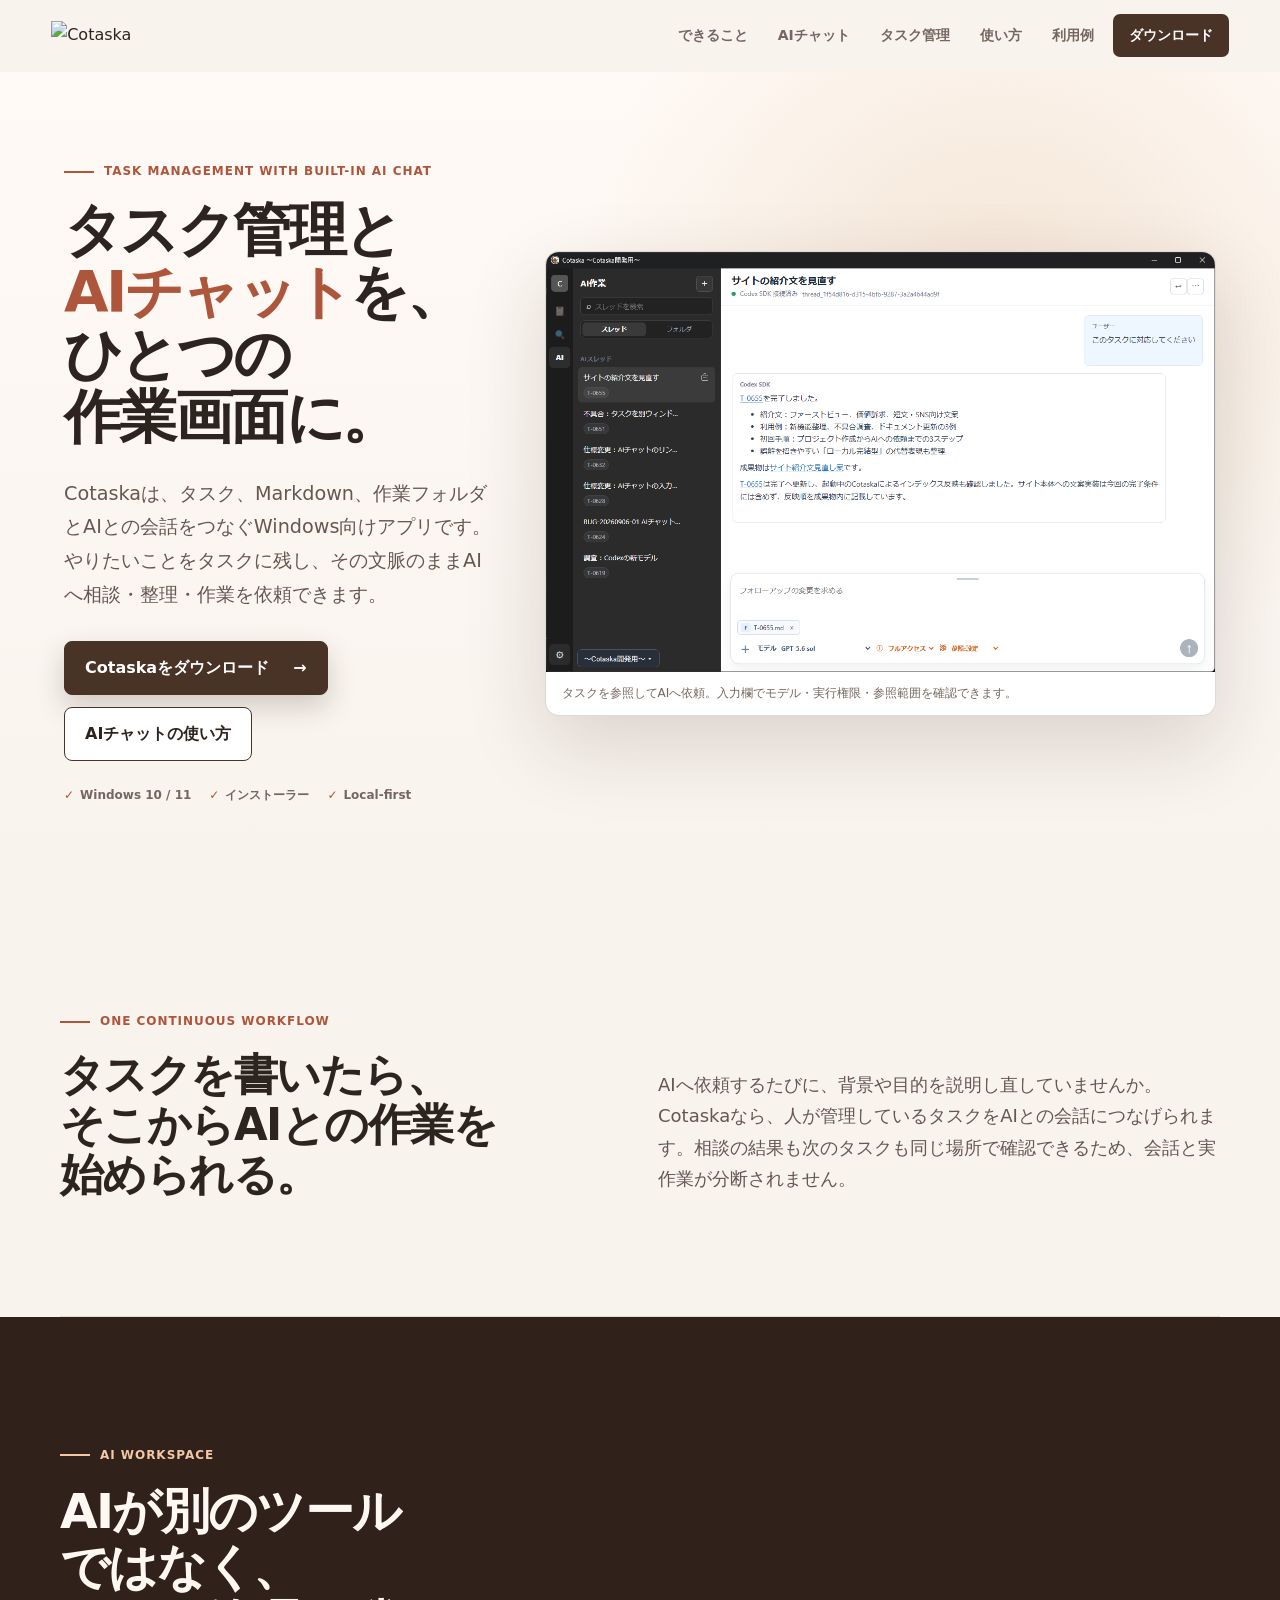
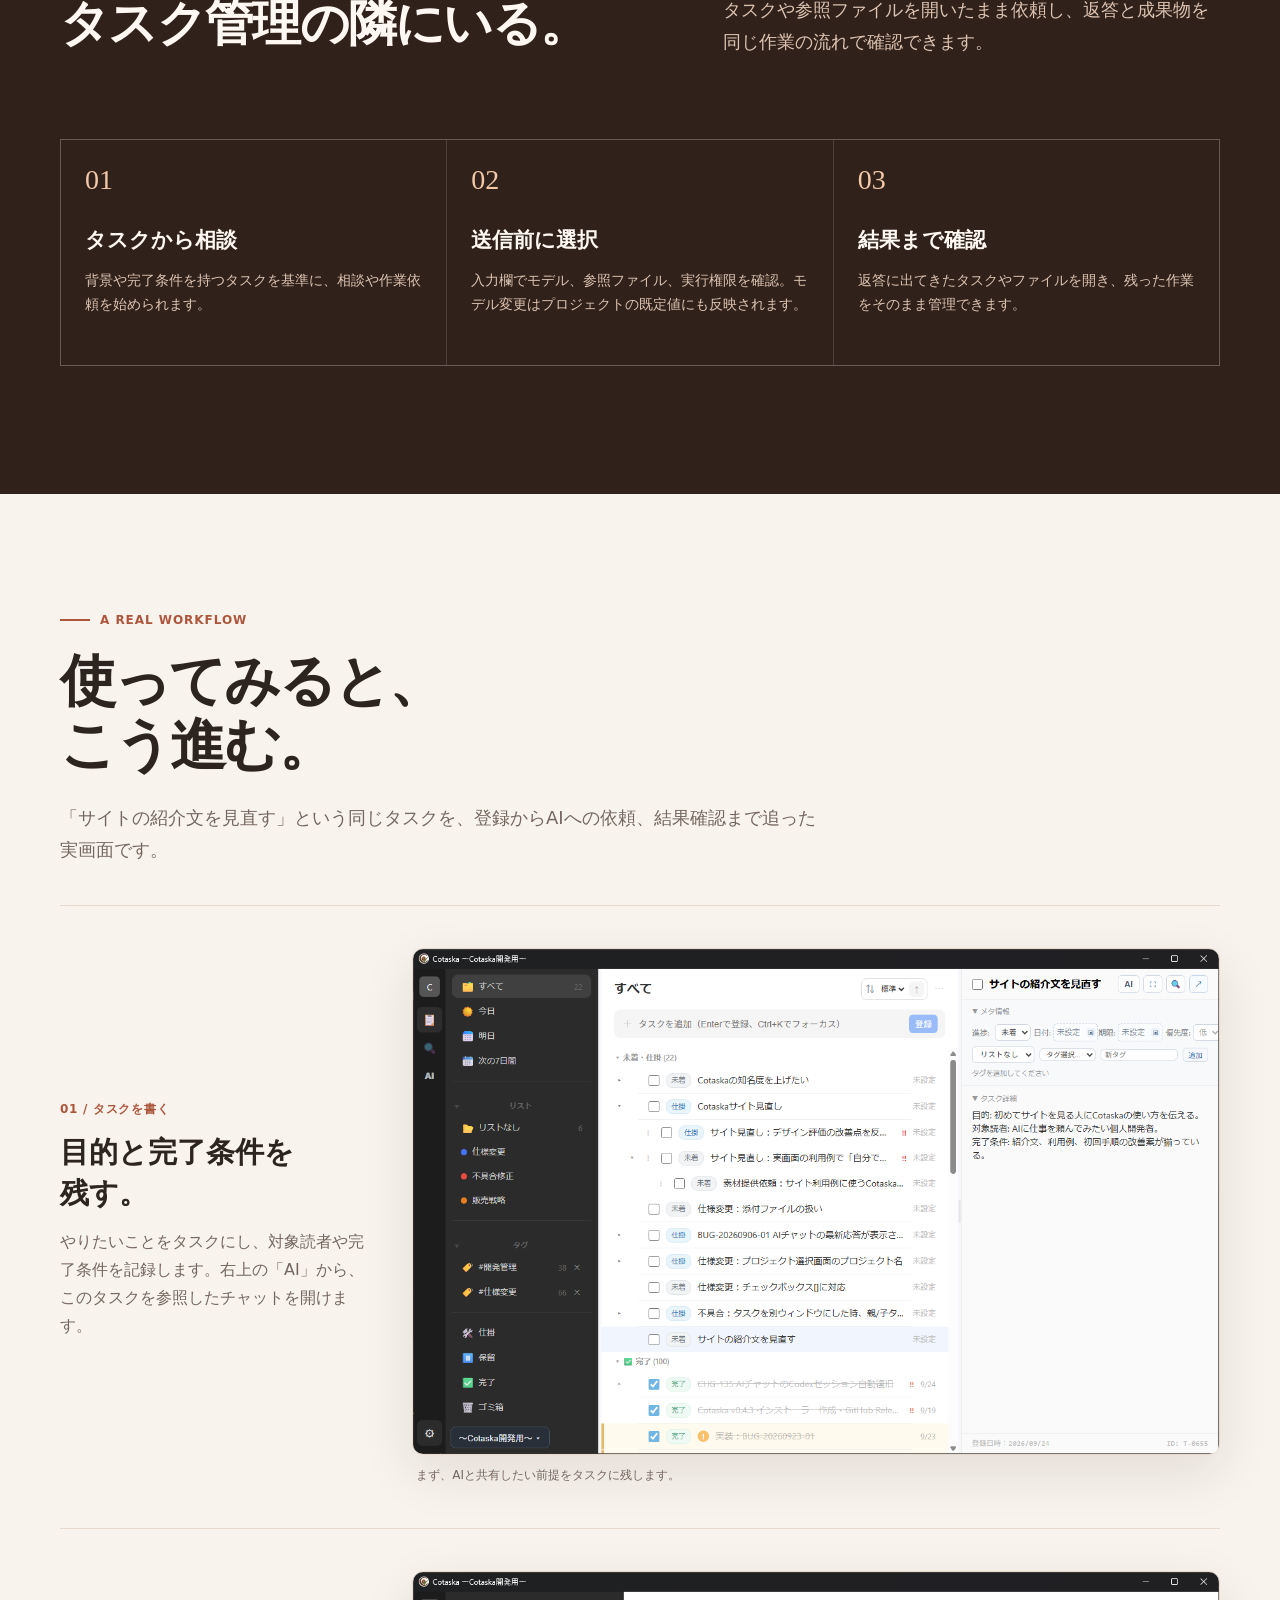
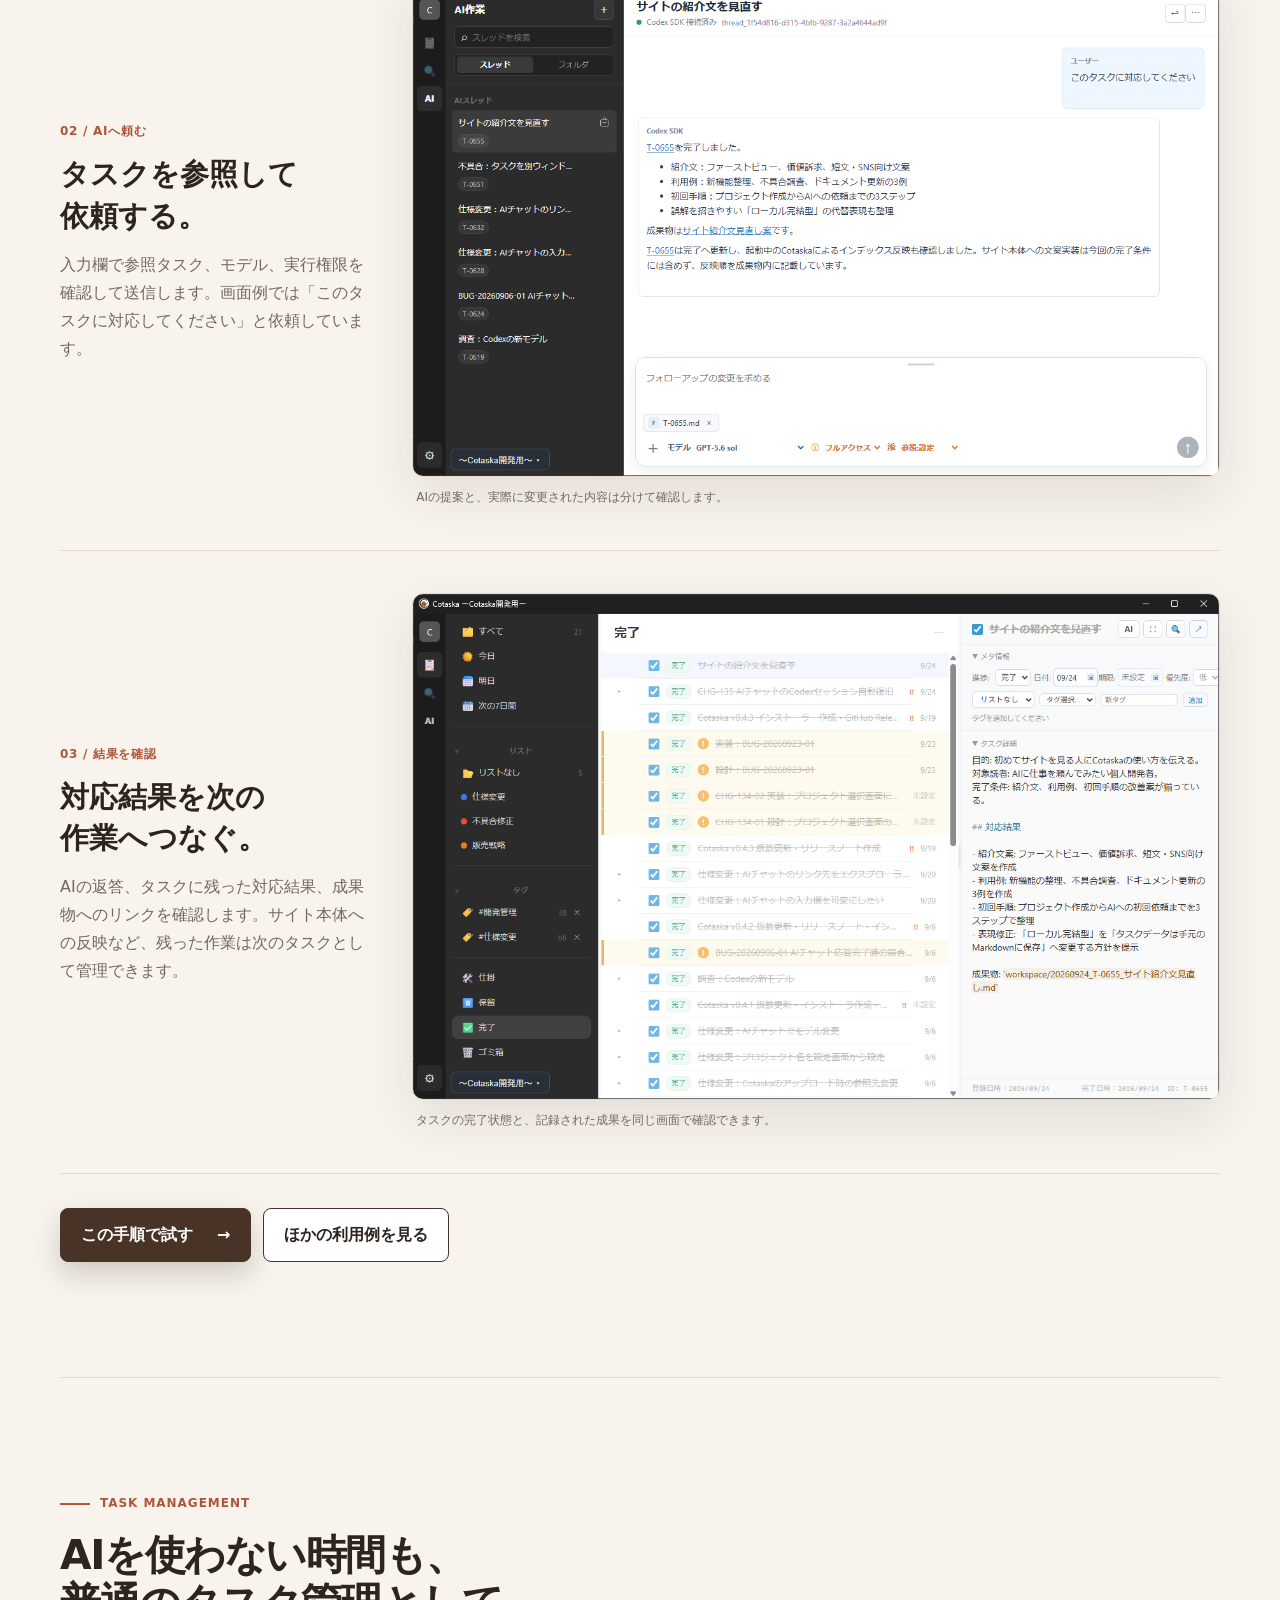
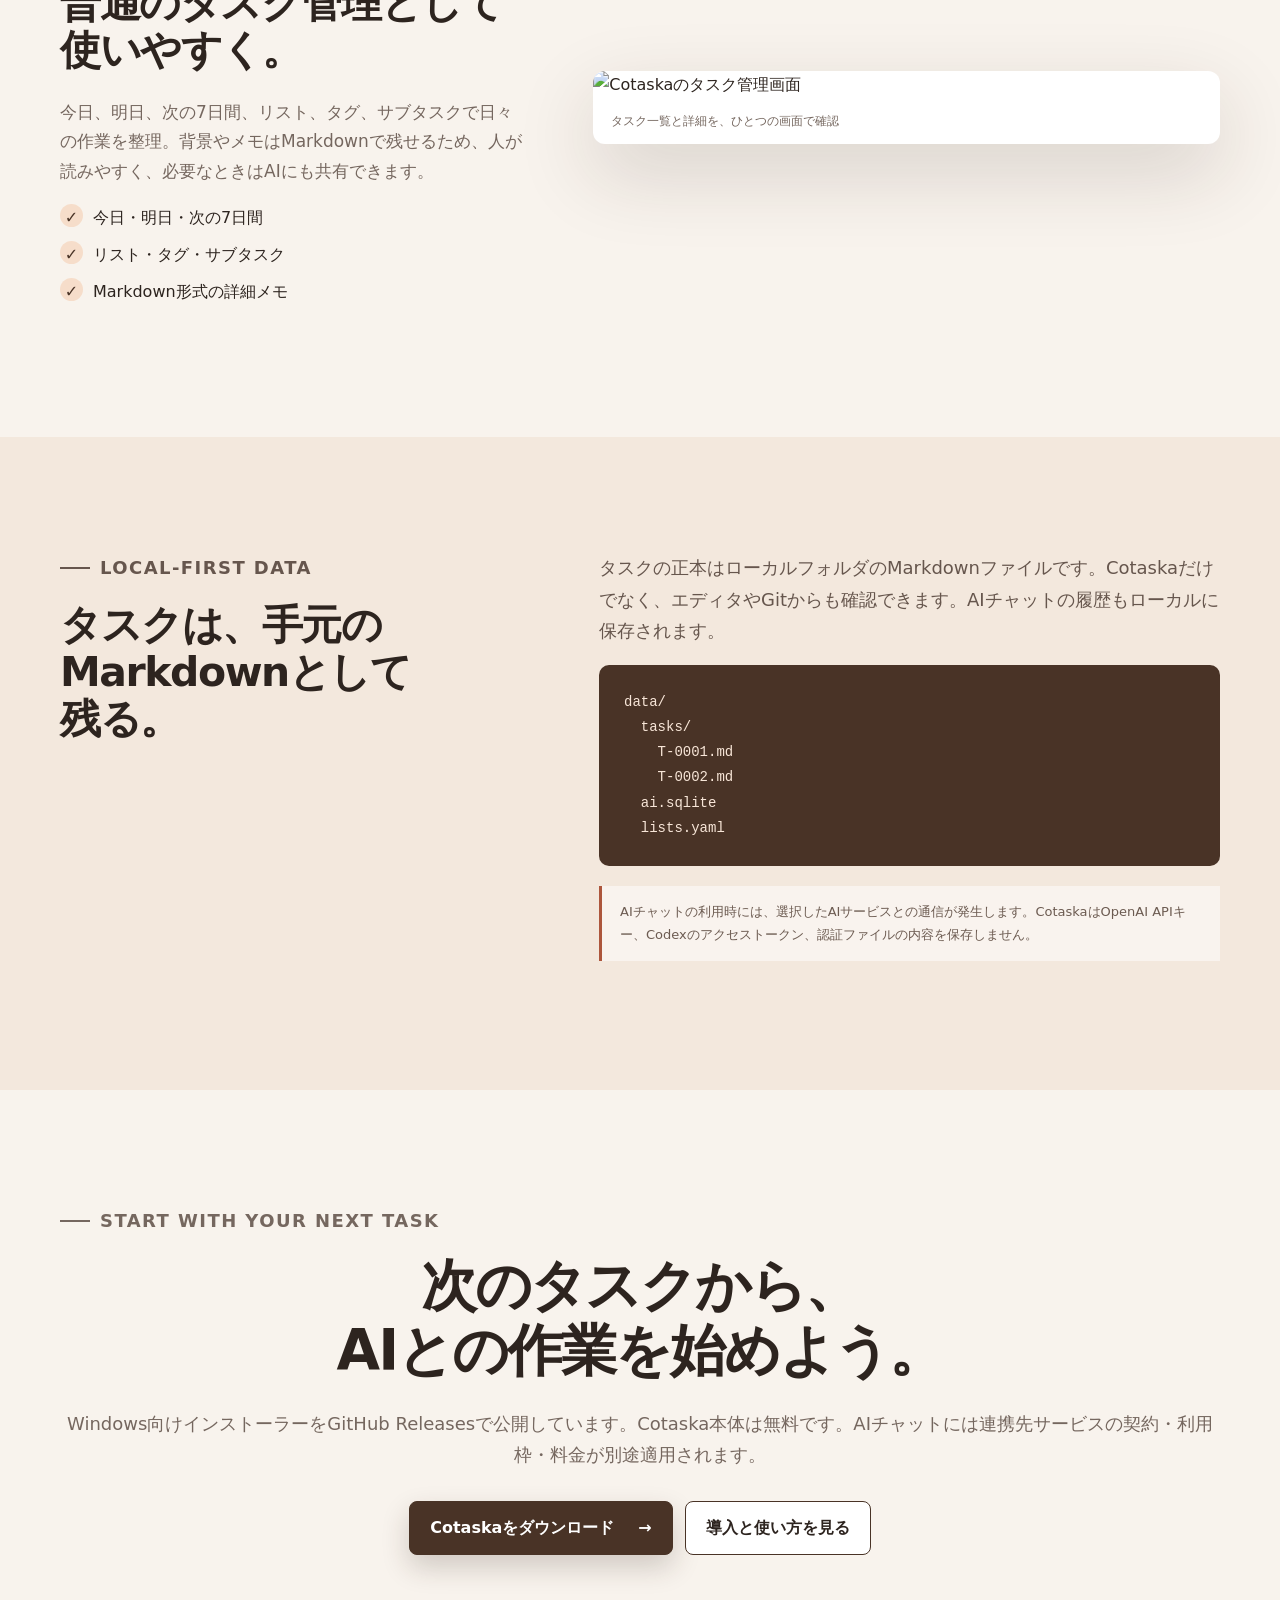
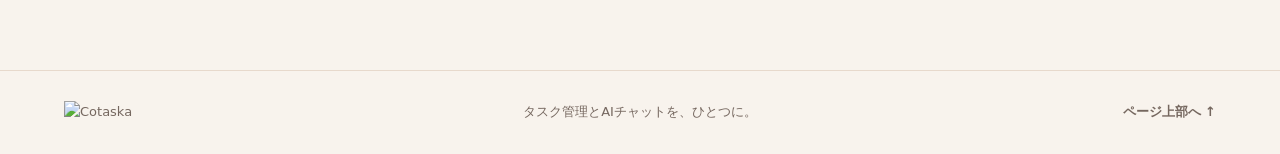
==== commit 56c976c5: "T-0647 サイトのデザインと配色を改善" ====
--- a/index.html
+++ b/index.html
@@ -12,7 +12,7 @@
   <meta name="twitter:card" content="summary_large_image">
   <title>Cotaska - タスク管理とAIチャットをひとつの作業画面に</title>
   <link rel="icon" href="assets/favicon.ico">
-  <link rel="stylesheet" href="styles.css?v=20260926-examples">
+  <link rel="stylesheet" href="styles.css?v=20260926-orange">
 </head>
 <body>
   <header class="site-header">
@@ -32,7 +32,7 @@
     <section class="hero">
       <div class="hero-copy reveal">
         <p class="eyebrow"><span></span> Task management with built-in AI chat</p>
-        <h1>タスク管理と<br><em>AIチャット</em>を、<br>ひとつの作業画面に。</h1>
+        <h1><span class="heading-line">タスク管理と</span><span class="heading-line"><em>AIチャット</em>を、</span><span class="heading-line">ひとつの<br class="mobile-break"><span class="nowrap">作業画面に。</span></span></h1>
         <p class="lead">Cotaskaは、タスク、Markdown、作業フォルダとAIとの会話をつなぐWindows向けアプリです。やりたいことをタスクに残し、その文脈のままAIへ相談・整理・作業を依頼できます。</p>
         <div class="actions">
           <a class="button button-primary" href="download.html">Cotaskaをダウンロード <span aria-hidden="true">→</span></a>
@@ -43,74 +43,57 @@
         </div>
       </div>
 
-      <div class="ai-window reveal" aria-label="CotaskaのAIチャット画面イメージ">
-        <div class="window-top"><span class="window-title">Cotaska</span><span>—　□　×</span></div>
-        <div class="app-layout">
-          <aside class="app-rail"><b>C</b><span>✓</span><span>⌕</span><span class="selected">AI</span><span class="rail-bottom">⚙</span></aside>
-          <aside class="thread-pane">
-            <div class="pane-head"><strong>AIスレッド</strong><button aria-label="新しいスレッド">＋</button></div>
-            <div class="thread active"><span class="status-dot"></span><div><strong>サイト見直し案</strong><small>T-0293・いま</small></div></div>
-            <div class="thread"><span></span><div><strong>リリース手順の確認</strong><small>昨日</small></div></div>
-            <div class="thread"><span></span><div><strong>仕様書を整理する</strong><small>8月25日</small></div></div>
-            <div class="files-label">作業ファイル</div>
-            <div class="file">⌄　workspace</div><div class="file indent">◇　サイト見直し案.md</div><div class="file indent">◇　README.md</div>
-          </aside>
-          <section class="chat-pane">
-            <div class="chat-head"><div><strong>サイト見直し案</strong><small>Codex・作業中</small></div><span class="running">● 実行中</span></div>
-            <div class="messages">
-              <div class="message user">このタスクを読んで、サイト見直しの作業を分解してください。</div>
-              <div class="message ai"><span class="ai-mark">AI</span><div><strong>見直しを3段階に整理しました。</strong><ol><li>価値提案とコピーの更新</li><li>AIチャット画面の撮影</li><li>トップ・使い方・配布導線の更新</li></ol><div class="progress-line"><span></span> 関連ファイルを確認しました</div></div></div>
-            </div>
-            <div class="composer"><div class="attachment">◇ サイト見直し案.md　×</div><p>続けて依頼する…</p><div class="composer-foot"><span>＋　作業フォルダへ書き込み可</span><button aria-label="送信">↑</button></div></div>
-          </section>
-          <aside class="preview-pane"><div class="preview-head"><strong>タスク</strong><span>×</span></div><span class="task-id">T-0293</span><h3>紹介文とキャッチコピーを作る</h3><p class="muted">初見の人がCotaskaの用途と魅力をすぐ理解できる紹介文を用意する。</p><hr><small>進行状況</small><div class="tag">進行中</div><small>リスト</small><p>販売戦略</p></aside>
-        </div>
-      </div>
+      <figure class="hero-product-shot reveal">
+        <div class="hero-shot-viewport"><img src="assets/02_request.png" width="1266" height="794" alt="CotaskaのAIチャット実画面。タスクを参照し、AIの返答と入力欄を同じ画面で確認している"></div>
+        <figcaption>タスクを参照してAIへ依頼。入力欄でモデル・実行権限・参照範囲を確認できます。</figcaption>
+      </figure>
     </section>
 
     <section id="possibilities" class="section intro reveal">
       <div class="intro-heading">
         <p class="eyebrow"><span></span> One continuous workflow</p>
-        <h2>タスクを書いたら、<br>そこからAIとの作業を始められる。</h2>
+        <h2><span class="heading-line">タスクを書いたら、</span><span class="heading-line">そこから<br class="mobile-break">AIとの作業を</span><span class="heading-line">始められる。</span></h2>
       </div>
       <p>AIへ依頼するたびに、背景や目的を説明し直していませんか。Cotaskaなら、人が管理しているタスクをAIとの会話につなげられます。相談の結果も次のタスクも同じ場所で確認できるため、会話と実作業が分断されません。</p>
     </section>
 
-    <section class="section value-grid">
-      <article class="value-card reveal"><span class="number">01</span><div class="mini-icon">◎</div><h3>タスクの文脈で<br>AIに相談</h3><p>曖昧なアイデアの整理、作業の分解、設計や実装の相談を、関連タスクを基準に始められます。</p></article>
-      <article class="value-card featured reveal"><span class="number">02</span><div class="mini-icon">⌘</div><h3>ファイルを見ながら<br>作業を依頼</h3><p>作業フォルダや参照ファイルを使い、必要な資料やコードをAIへ渡して依頼できます。</p></article>
-      <article class="value-card reveal"><span class="number">03</span><div class="mini-icon">↗</div><h3>会話と作業記録を<br>手元につなぐ</h3><p>AIスレッド、タスク、Markdown、ファイルを行き来しながら、作業の続きを見失いません。</p></article>
-    </section>
-
     <section id="ai-chat" class="dark-section">
       <div class="section dark-inner">
-        <div class="split-heading reveal"><div><p class="eyebrow light"><span></span> AI workspace</p><h2>AIが別のツールではなく、<br>タスク管理の隣にいる。</h2></div><p>左側でスレッドや作業ファイルを選び、中央で依頼し、必要なタスクやファイルを右側で確認。作業の文脈を保ったままAIと進められます。</p></div>
+        <div class="split-heading reveal"><div><p class="eyebrow light"><span></span> AI workspace</p><h2><span class="heading-line nowrap">AIが別のツール</span><span class="heading-line">ではなく、</span><span class="heading-line"><span class="nowrap">タスク管理</span>の隣にいる。</span></h2></div><p>タスクや参照ファイルを開いたまま依頼し、返答と成果物を同じ作業の流れで確認できます。</p></div>
         <div class="capability-grid">
-          <article class="reveal"><span>01</span><h3>会話を継続できる</h3><p>AIスレッドと履歴を保存し、相談の続きを再開。使い終わった会話はアーカイブできます。</p></article>
-          <article class="reveal"><span>02</span><h3>作業の途中が見える</h3><p>AIの処理状況を画面で確認。別画面へ移動しても処理は継続し、完了時はWindows通知で知らせます。</p></article>
-          <article class="reveal"><span>03</span><h3>その場で内容を確認</h3><p>会話に出てきたタスク、Markdown、ファイルを右側のプレビューで開けます。</p></article>
-          <article class="reveal"><span>04</span><h3>実行方法を選べる</h3><p>参照ファイル、実行権限、既定モデルを設定し、AIへ渡す範囲を用途に合わせて調整できます。</p></article>
+          <article class="reveal"><span>01</span><h3>タスクから相談</h3><p>背景や完了条件を持つタスクを基準に、相談や作業依頼を始められます。</p></article>
+          <article class="reveal"><span>02</span><h3>送信前に選択</h3><p>入力欄でモデル、参照ファイル、実行権限を確認。モデル変更はプロジェクトの既定値にも反映されます。</p></article>
+          <article class="reveal"><span>03</span><h3>結果まで確認</h3><p>返答に出てきたタスクやファイルを開き、残った作業をそのまま管理できます。</p></article>
         </div>
       </div>
     </section>
 
-    <section class="section workflow">
-      <div class="section-heading reveal"><p class="eyebrow"><span></span> Workflow</p><h2>思いつきから実作業まで、<br>4つのステップでつなぐ。</h2></div>
-      <ol class="workflow-list">
-        <li class="reveal"><span>01</span><div><strong>タスクに残す</strong><p>やりたいことや困っていることを、まずタスクとして登録します。</p></div></li>
-        <li class="reveal"><span>02</span><div><strong>AIに相談する</strong><p>タスクを基準に、目的の整理や作業の分解を依頼します。</p></div></li>
-        <li class="reveal"><span>03</span><div><strong>ファイルを参照して頼む</strong><p>必要な資料を添付し、設計、実装、文書作成などを依頼します。</p></div></li>
-        <li class="reveal"><span>04</span><div><strong>タスクで続きを管理</strong><p>結果を確認し、残った作業や次の依頼をタスクとして追跡します。</p></div></li>
-      </ol>
+    <section id="example" class="section real-example">
+      <div class="section-heading reveal"><p class="eyebrow"><span></span> A real workflow</p><h2><span class="heading-line">使ってみると、</span><span class="heading-line">こう進む。</span></h2><p>「サイトの紹介文を見直す」という同じタスクを、登録からAIへの依頼、結果確認まで追った実画面です。</p></div>
+      <div class="real-example-list">
+        <article class="real-example-step reveal">
+          <div class="real-example-copy"><span>01 / タスクを書く</span><h3>目的と完了条件を残す。</h3><p>やりたいことをタスクにし、対象読者や完了条件を記録します。右上の「AI」から、このタスクを参照したチャットを開けます。</p></div>
+          <figure><div class="real-shot crop-task"><img src="assets/01_task.png" width="1266" height="794" loading="lazy" alt="サイトの紹介文を見直すタスクと、目的・対象読者・完了条件を表示したCotaskaの実画面"></div><figcaption>まず、AIと共有したい前提をタスクに残します。</figcaption></figure>
+        </article>
+        <article class="real-example-step reveal">
+          <div class="real-example-copy"><span>02 / AIへ頼む</span><h3>タスクを参照して依頼する。</h3><p>入力欄で参照タスク、モデル、実行権限を確認して送信します。画面例では「このタスクに対応してください」と依頼しています。</p></div>
+          <figure><div class="real-shot crop-request"><img src="assets/02_request.png" width="1266" height="794" loading="lazy" alt="タスクを参照し、モデルと実行権限を確認してAIへ依頼したCotaskaの実画面"></div><figcaption>AIの提案と、実際に変更された内容は分けて確認します。</figcaption></figure>
+        </article>
+        <article class="real-example-step reveal">
+          <div class="real-example-copy"><span>03 / 結果を確認</span><h3>対応結果を次の作業へつなぐ。</h3><p>AIの返答、タスクに残った対応結果、成果物へのリンクを確認します。サイト本体への反映など、残った作業は次のタスクとして管理できます。</p></div>
+          <figure><div class="real-shot crop-result"><img src="assets/03_result.png" width="1266" height="794" loading="lazy" alt="完了したタスクの対応結果と成果物へのリンクを表示したCotaskaの実画面"></div><figcaption>タスクの完了状態と、記録された成果を同じ画面で確認できます。</figcaption></figure>
+        </article>
+      </div>
+      <div class="example-action reveal"><a class="button button-primary" href="usage.html#try-example">この手順で試す <span aria-hidden="true">→</span></a><a class="button button-secondary" href="examples.html">ほかの利用例を見る</a></div>
     </section>
 
     <section id="tasks" class="section task-section">
-      <div class="task-copy reveal"><p class="eyebrow"><span></span> Task management</p><h2>AIを使わない時間も、普通のタスク管理として使いやすく。</h2><p>今日、明日、次の7日間、リスト、タグ、サブタスクで日々の作業を整理。背景やメモはMarkdownで残せるため、人が読みやすく、必要なときはAIにも共有できます。</p><ul class="check-list"><li>今日・明日・次の7日間</li><li>リスト・タグ・サブタスク</li><li>Markdown形式の詳細メモ</li></ul></div>
+      <div class="task-copy reveal"><p class="eyebrow"><span></span> Task management</p><h2><span class="heading-line">AIを使わない時間も、</span><span class="heading-line">普通のタスク管理として</span><span class="heading-line">使いやすく。</span></h2><p>今日、明日、次の7日間、リスト、タグ、サブタスクで日々の作業を整理。背景やメモはMarkdownで残せるため、人が読みやすく、必要なときはAIにも共有できます。</p><ul class="check-list"><li>今日・明日・次の7日間</li><li>リスト・タグ・サブタスク</li><li>Markdown形式の詳細メモ</li></ul></div>
       <figure class="screen-card reveal"><img src="assets/cotaska-screen.png" alt="Cotaskaのタスク管理画面"><figcaption>タスク一覧と詳細を、ひとつの画面で確認</figcaption></figure>
     </section>
 
     <section class="local-section">
-      <div class="section local-inner reveal"><div><p class="eyebrow"><span></span> Local-first data</p><h2>タスクは、手元の<br>Markdownとして残る。</h2></div><div><p>タスクの正本はローカルフォルダのMarkdownファイルです。Cotaskaだけでなく、エディタやGitからも確認できます。AIチャットの履歴もローカルに保存されます。</p><pre><code>data/
+      <div class="section local-inner reveal"><div><p class="eyebrow"><span></span> Local-first data</p><h2><span class="heading-line">タスクは、手元の</span><span class="heading-line nowrap">Markdownとして</span><span class="heading-line">残る。</span></h2></div><div><p>タスクの正本はローカルフォルダのMarkdownファイルです。Cotaskaだけでなく、エディタやGitからも確認できます。AIチャットの履歴もローカルに保存されます。</p><pre><code>data/
   tasks/
     T-0001.md
     T-0002.md
@@ -118,10 +101,10 @@
   lists.yaml</code></pre><p class="notice">AIチャットの利用時には、選択したAIサービスとの通信が発生します。CotaskaはOpenAI APIキー、Codexのアクセストークン、認証ファイルの内容を保存しません。</p></div></div>
     </section>
 
-    <section class="section final-cta reveal"><p class="eyebrow"><span></span> Start with your next task</p><h2>次のタスクから、<br>AIとの作業を始めよう。</h2><p>Windows向けインストーラーをGitHub Releasesで公開しています。画面の案内に従ってインストールできます。</p><div class="actions centered"><a class="button button-primary" href="download.html">Cotaskaをダウンロード <span>→</span></a><a class="button button-secondary" href="usage.html">導入と使い方を見る</a></div></section>
+    <section class="section final-cta reveal"><p class="eyebrow"><span></span> Start with your next task</p><h2>次のタスクから、<br>AIとの作業を始めよう。</h2><p>Windows向けインストーラーをGitHub Releasesで公開しています。Cotaska本体は無料です。AIチャットには連携先サービスの契約・利用枠・料金が別途適用されます。</p><div class="actions centered"><a class="button button-primary" href="download.html">Cotaskaをダウンロード <span>→</span></a><a class="button button-secondary" href="usage.html">導入と使い方を見る</a></div></section>
   </main>
 
   <footer class="site-footer"><img src="assets/cotaska-logo.png" alt="Cotaska"><p>タスク管理とAIチャットを、ひとつに。</p><a href="#top">ページ上部へ ↑</a></footer>
-  <script src="script.js"></script>
+  <script src="script.js?v=20260926-t0647"></script>
 </body>
 </html>
--- a/styles.css
+++ b/styles.css
@@ -1,4 +1,4 @@
-:root{color-scheme:light;--ink:#17211e;--muted:#62716b;--paper:#f5f7f4;--panel:#fff;--line:#dce3df;--brand:#493326;--brand-deep:#30221b;--mint:#c6d8cf;--sage:#6fa28c;--coral:#b85f45;--amber:#d8ad59;--shadow:0 28px 80px rgba(48,34,27,.16)}
+:root{color-scheme:light;--ink:#2d241f;--muted:#75675f;--paper:#f8f3ed;--panel:#fffdfa;--line:#e7d9cc;--brand:#493326;--brand-deep:#30221b;--peach:#f2c8a7;--terracotta:#ad563c;--mint:var(--peach);--sage:var(--terracotta);--coral:#ad563c;--amber:#d8ad59;--shadow:0 28px 80px rgba(48,34,27,.16)}
 *{box-sizing:border-box}html{scroll-behavior:smooth;scroll-padding-top:90px}body{margin:0;background:var(--paper);color:var(--ink);font-family:"Yu Gothic","Hiragino Kaku Gothic ProN",Meiryo,system-ui,sans-serif;line-height:1.75}a{color:inherit;text-decoration:none}button{font:inherit}img{max-width:100%}h1,h2,h3,p{margin-top:0}h1{font-size:clamp(42px,5.4vw,78px);line-height:1.08;letter-spacing:-.045em;margin-bottom:28px}h2{font-size:clamp(34px,4.4vw,62px);line-height:1.15;letter-spacing:-.035em;margin-bottom:24px}h3{font-size:21px;line-height:1.4;margin-bottom:12px}em{color:var(--coral);font-style:normal}.muted{color:var(--muted)}
 .site-header{position:sticky;top:0;z-index:20;display:flex;align-items:center;justify-content:space-between;gap:30px;padding:14px clamp(18px,4vw,62px);background:rgba(245,247,244,.88);border-bottom:1px solid transparent;backdrop-filter:blur(18px);transition:border-color .2s,box-shadow .2s}.site-header.is-scrolled{border-color:var(--line);box-shadow:0 6px 24px rgba(48,34,27,.06)}.brand img{display:block;width:145px}.nav{display:flex;align-items:center;gap:8px}.nav a{padding:9px 11px;border-radius:7px;color:#56655f;font-size:14px;font-weight:700}.nav a:hover,.nav a.active{color:var(--brand);background:#eee9e5}.nav .nav-cta{padding-inline:16px;background:var(--brand);color:white}.nav .nav-cta:hover,.nav .nav-cta.active{background:#5c4131;color:#fff}.menu-button{display:none;border:1px solid var(--line);border-radius:7px;background:#fff;padding:7px 11px;color:var(--brand);font-weight:700}
 .hero{display:grid;grid-template-columns:minmax(420px,.82fr) minmax(650px,1.18fr);gap:clamp(35px,5vw,78px);align-items:center;min-height:calc(100vh - 76px);padding:clamp(55px,7vw,100px) clamp(18px,5vw,78px) 90px;background:radial-gradient(circle at 78% 28%,rgba(206,216,210,.44),transparent 35%),linear-gradient(180deg,#fbfcfa 0%,var(--paper) 100%);overflow:hidden}.hero-copy{max-width:710px}.eyebrow{display:flex;gap:10px;align-items:center;margin-bottom:18px;color:var(--coral);font-size:12px;font-weight:800;letter-spacing:.08em;text-transform:uppercase}.eyebrow span{display:inline-block;width:30px;height:2px;background:currentColor}.eyebrow.light{color:var(--mint)}.lead{max-width:760px;color:#43544e;font-size:clamp(17px,1.5vw,20px)}.actions{display:flex;flex-wrap:wrap;align-items:center;gap:12px;margin-top:30px}.actions.centered{justify-content:center}.button{display:inline-flex;justify-content:center;align-items:center;gap:24px;min-height:52px;padding:12px 20px;border:1px solid var(--brand);border-radius:8px;font-weight:800;transition:transform .2s,box-shadow .2s,background .2s}.button:hover{transform:translateY(-2px)}.button-primary{background:var(--brand);color:#fff;box-shadow:0 12px 28px rgba(48,34,27,.2)}.button-primary:hover{background:#5c4131}.button-secondary{background:#fff}.button.large{min-height:60px;padding-inline:26px}.text-link{color:var(--coral);font-weight:800;text-decoration:underline;text-underline-offset:4px}.hero-notes{display:flex;flex-wrap:wrap;gap:18px;margin-top:24px;color:var(--muted);font-size:12px;font-weight:700}.hero-notes span:before{content:"✓";margin-right:6px;color:var(--sage)}
@@ -17,3 +17,35 @@
 .example-summary{padding-block:clamp(80px,10vw,130px)}.example-summary-grid{display:grid;grid-template-columns:repeat(3,minmax(0,1fr));gap:1px;margin-top:48px;border:1px solid rgba(255,255,255,.16);background:rgba(255,255,255,.16)}.example-summary-grid article{padding:28px;background:var(--brand-deep)}.example-summary-grid span{color:var(--mint);font:28px Georgia,serif}.example-summary-grid h3{margin:30px 0 8px}.example-summary-grid p{margin:0;color:#b9cbc4;font-size:14px}
 @media(max-width:1000px){.example-jump-links{grid-template-columns:repeat(2,minmax(0,1fr))}.example-card{grid-template-columns:1fr;gap:24px}.example-copy{max-width:780px}.example-image{max-width:850px}.example-flow{grid-column:auto}}
 @media(max-width:580px){.examples-hero{padding-bottom:56px}.example-jump-links{grid-template-columns:1fr;gap:8px;margin-top:30px}.example-jump-links a{min-height:50px}.example-card{padding:52px 0}.example-flow{grid-template-columns:1fr;gap:9px}.example-flow li{min-height:auto}.example-flow li+li:before{content:"↓";top:-21px;left:50%;transform:translateX(-50%)}.example-summary-grid{grid-template-columns:1fr}}
+
+/* T-0647: 実画面を中心にしたレスポンシブ調整 */
+h1,h2,h3{text-wrap:balance;word-break:auto-phrase}.heading-line{display:block}.nowrap{white-space:nowrap}.mobile-break{display:none}
+.hero{grid-template-columns:minmax(390px,.78fr) minmax(0,1.22fr);gap:clamp(30px,4vw,64px)}.hero-copy{max-width:640px;min-width:0}.hero-copy h1{font-size:clamp(42px,4.5vw,68px)}.intro-heading h2{font-size:clamp(34px,3.4vw,50px)}.task-copy h2,.local-inner h2{font-size:clamp(30px,3.2vw,44px)}
+.hero-product-shot{min-width:0;margin:0;border:1px solid rgba(78,42,14,.18);border-radius:14px;background:#fff;box-shadow:var(--shadow);overflow:hidden}.hero-shot-viewport{overflow:hidden;background:#202020}.hero-product-shot img{display:block;width:100%;height:auto}.hero-product-shot figcaption{padding:12px 16px;color:var(--muted);font-size:12px;line-height:1.6}.release-card dl div{gap:16px}.release-card dd{text-align:right;overflow-wrap:anywhere}
+.capability-grid{grid-template-columns:repeat(3,1fr)}.capability-grid article{min-height:225px;padding:24px}.capability-grid h3{margin-top:28px}.split-heading{grid-template-columns:1.1fr .9fr;gap:56px}.split-heading h2{font-size:clamp(34px,3.8vw,54px)}
+.real-example{padding-bottom:clamp(78px,9vw,118px)}.real-example>.section-heading>p:last-child{max-width:760px;color:var(--muted);font-size:18px}.real-example-list{margin-top:40px;border-top:1px solid var(--line)}.real-example-step{display:grid;grid-template-columns:minmax(240px,.55fr) minmax(0,1.45fr);gap:32px 46px;align-items:center;padding:42px 0;border-bottom:1px solid var(--line)}.real-example-copy>span{color:var(--coral);font-size:12px;font-weight:800;letter-spacing:.06em}.real-example-copy h3{margin:10px 0 14px;font-size:clamp(24px,2.3vw,34px)}.real-example-copy p{margin:0;color:var(--muted)}.real-example-step figure{min-width:0;margin:0}.real-shot{overflow:hidden;border:1px solid var(--line);border-radius:11px;background:#fff;box-shadow:0 18px 52px rgba(48,34,27,.1)}.real-shot img{display:block;width:100%;height:auto}.real-example-step figcaption{padding:10px 4px 0;color:var(--muted);font-size:12px}.example-action{display:flex;flex-wrap:wrap;gap:12px;margin-top:34px}.pricing-note{margin-top:22px;padding:18px 20px;border-left:4px solid var(--coral);border-radius:8px;background:#fff5ed}.pricing-note strong{display:block;margin-bottom:5px}.pricing-note p{margin:0;color:#655b55}.try-example{border-top:1px solid var(--line)}.try-example-grid{display:grid;grid-template-columns:.8fr 1.2fr;gap:46px;align-items:start}.try-example h2{font-size:clamp(31px,3.2vw,42px)}.try-example-card{padding:24px;border:1px solid var(--line);border-radius:10px;background:#fff}.try-example-card strong{display:block;margin-bottom:8px}.try-example-card p{margin:0;color:var(--muted)}.prompt-box{margin:14px 0 0;padding:16px;border-radius:8px;background:#eee9e5;color:#493326;font-weight:700}.examples-hero h1{font-size:clamp(38px,4.8vw,62px)}
+@media(max-width:1180px){.hero{grid-template-columns:1fr}.hero-copy{max-width:850px}.hero-product-shot{width:100%;max-width:960px}.capability-grid{grid-template-columns:repeat(3,1fr)}}
+@media(max-width:820px){.capability-grid{grid-template-columns:1fr}.capability-grid article{min-height:auto}.real-example-step,.try-example-grid{grid-template-columns:1fr}.real-example-copy{max-width:720px}}
+@media(max-width:580px){.mobile-break{display:block}.hero-copy h1{font-size:clamp(38px,11.3vw,46px)}.hero-product-shot figcaption{padding:10px 12px}.hero-shot-viewport{height:330px}.hero-product-shot img{width:700px;max-width:none;transform:translateX(-155px)}.dark-inner{padding-block:72px}.split-heading{gap:28px}.capability-grid{margin-top:38px}.capability-grid article{padding:22px}.real-example>.section-heading>p:last-child{font-size:16px}.real-example-list{margin-top:28px}.real-example-step{gap:20px;padding:36px 0}.real-shot{height:340px}.real-shot img{width:720px;max-width:none}.crop-task img,.crop-result img{transform:translateX(-355px)}.crop-request img{transform:translateX(-170px)}.example-action .button{width:100%}.try-example-card{padding:20px}}
+
+/* T-0647: ロゴの茶色を土台にしたオレンジ系パレット */
+.site-header{background:rgba(248,243,237,.9)}
+.nav a{color:var(--muted)}
+.hero{background:radial-gradient(circle at 78% 28%,rgba(226,190,158,.34),transparent 36%),linear-gradient(180deg,#fffaf5 0%,var(--paper) 100%)}
+.lead,.intro>p{color:#66574f}
+.dark-section{color:#fff8f2}
+.split-heading p:last-child,.capability-grid p,.guide-dark .section-heading p:last-child,.setup-list p,.install-list p,.example-summary-grid p{color:#ddc3b2}
+.value-card.featured{background:#f8e8dc;border-color:#e8c9b2}
+.check-list li:before{background:#f6ddca}
+.local-section{background:#f3e8dd}
+.local-inner>div>p:first-child{color:#66564d}
+.local-inner pre{color:#f8e6d8}
+.notice{color:#6c5b51}
+.info-box{background:#f7e7da}
+.info-box p{color:#6b5b52}
+.button{transition:transform 160ms cubic-bezier(.23,1,.32,1),box-shadow 200ms ease,background 200ms ease}
+.button:hover{transform:none}
+.button:active{transform:scale(.97)}
+@media(hover:hover) and (pointer:fine){.button:hover{transform:translateY(-2px)}}
+.lead{overflow-wrap:anywhere}
+@media(max-width:580px){.release-card dl div{display:grid;grid-template-columns:1fr;gap:2px}.release-card dd{text-align:left}}
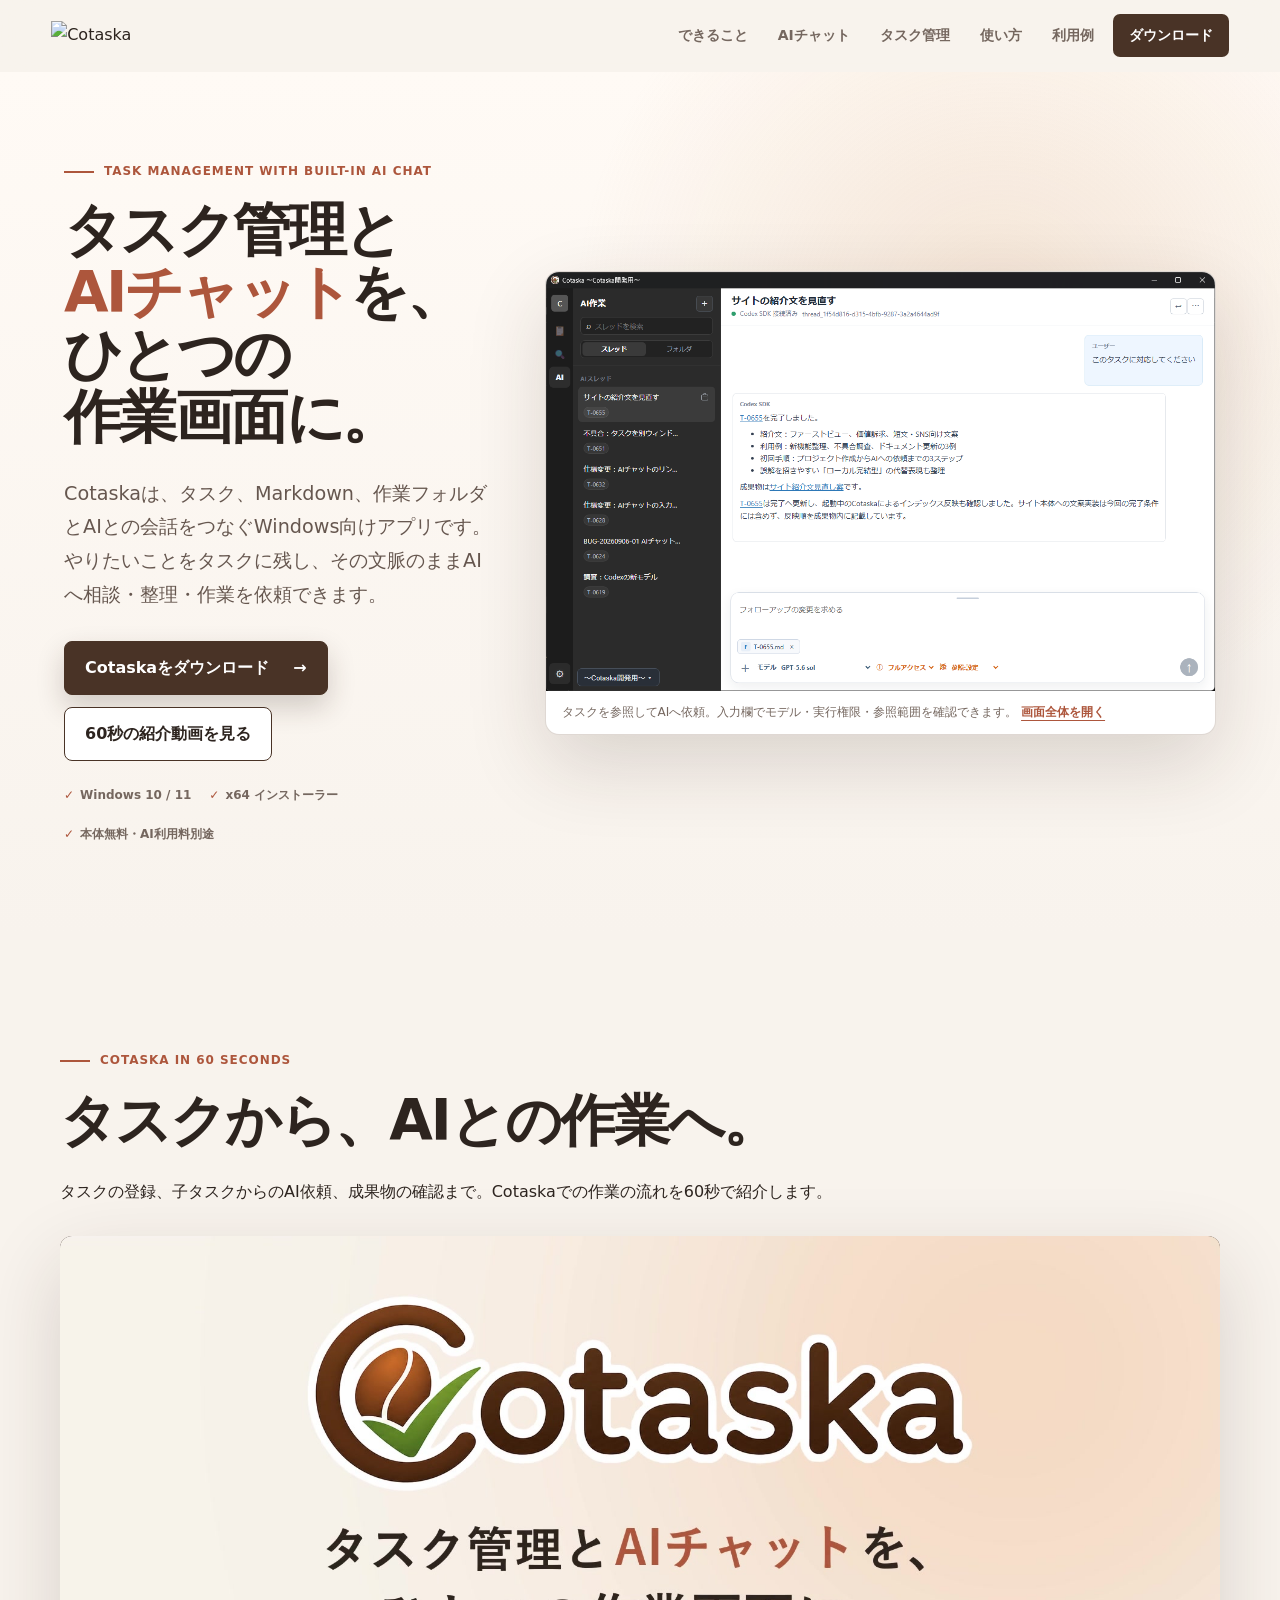
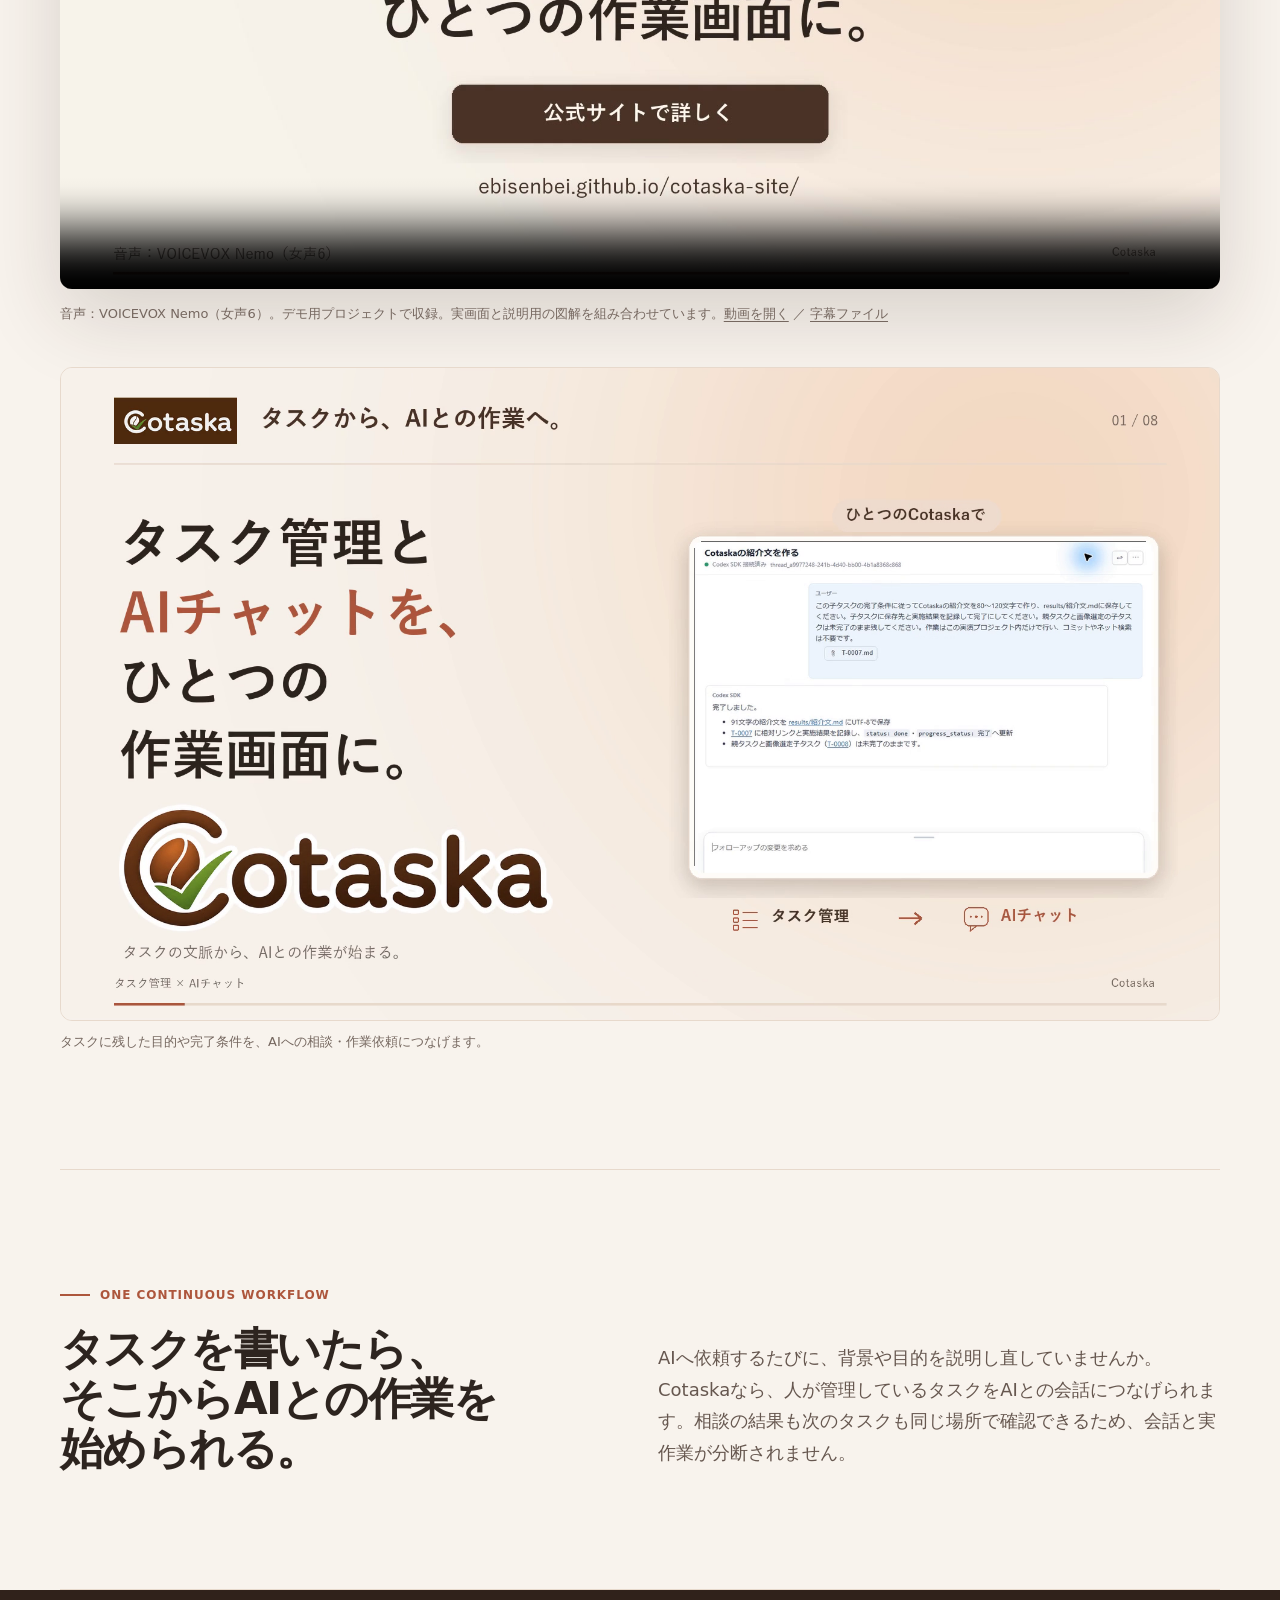
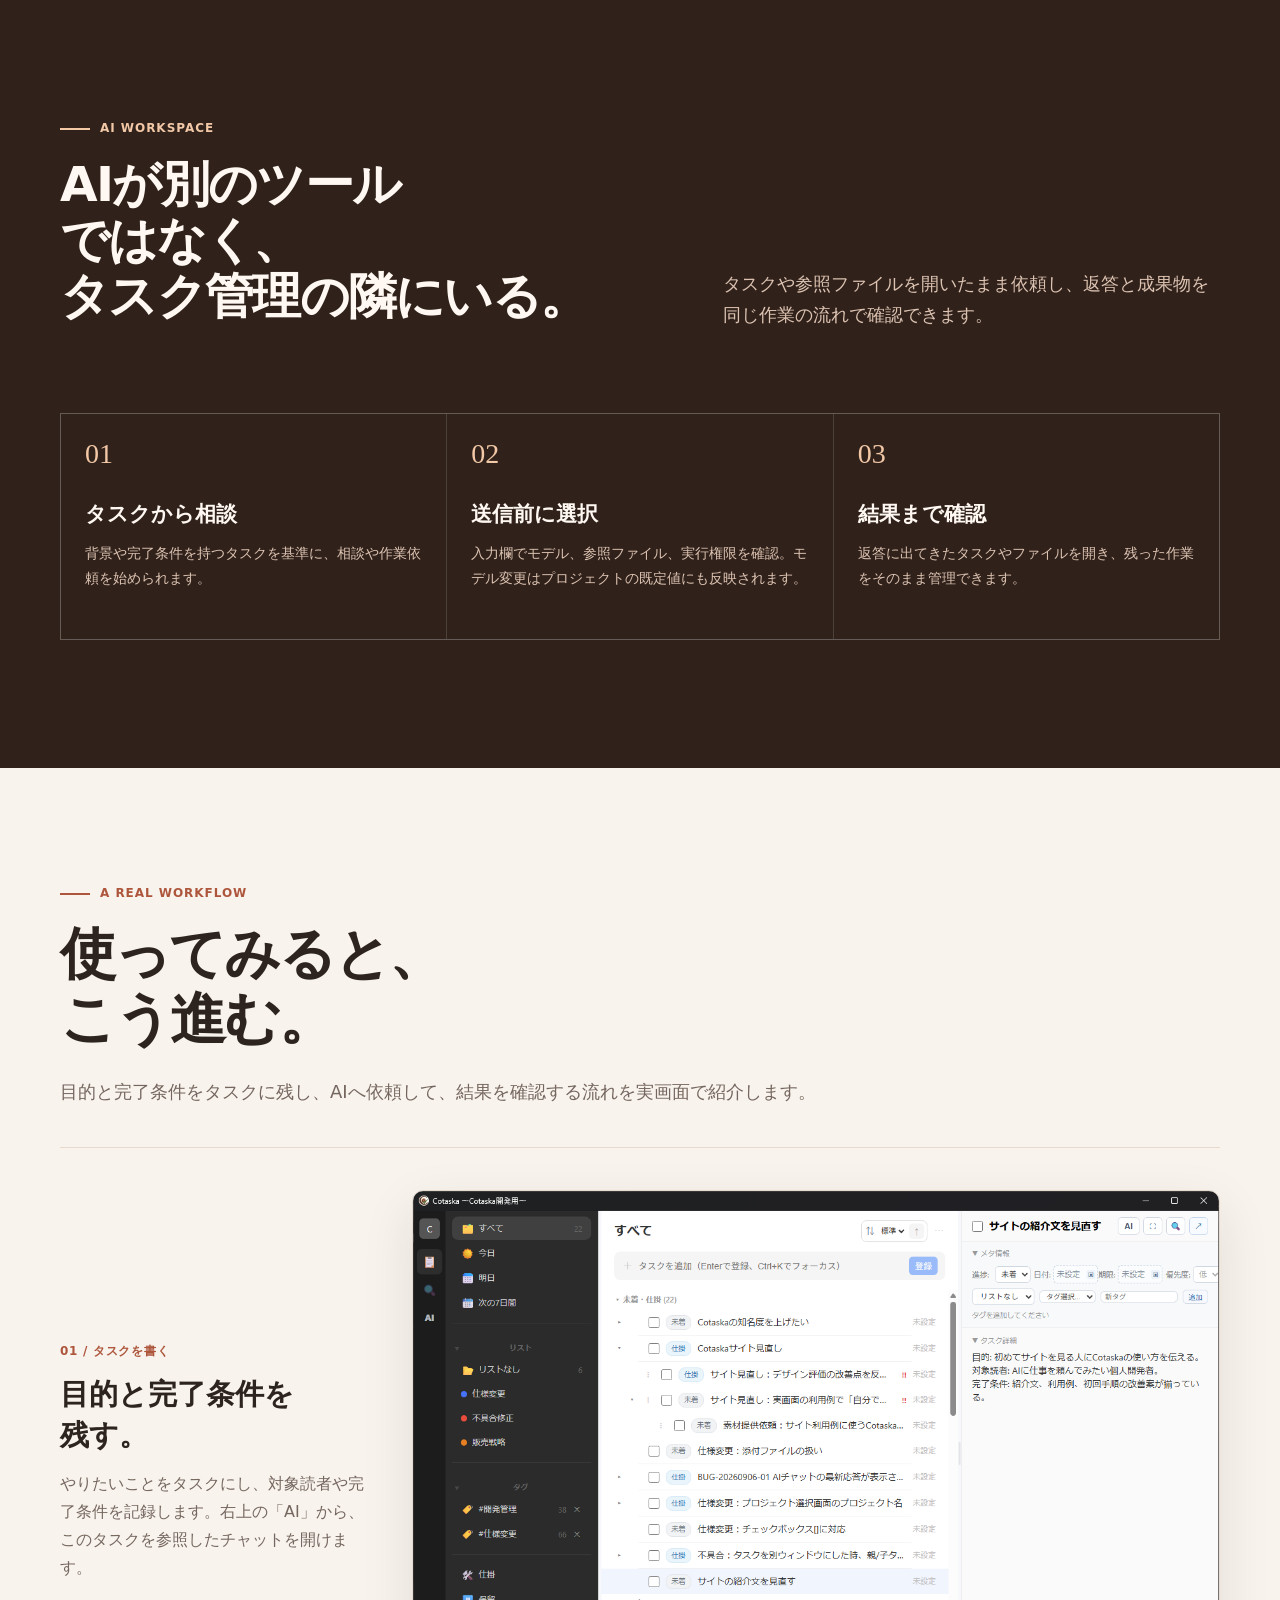
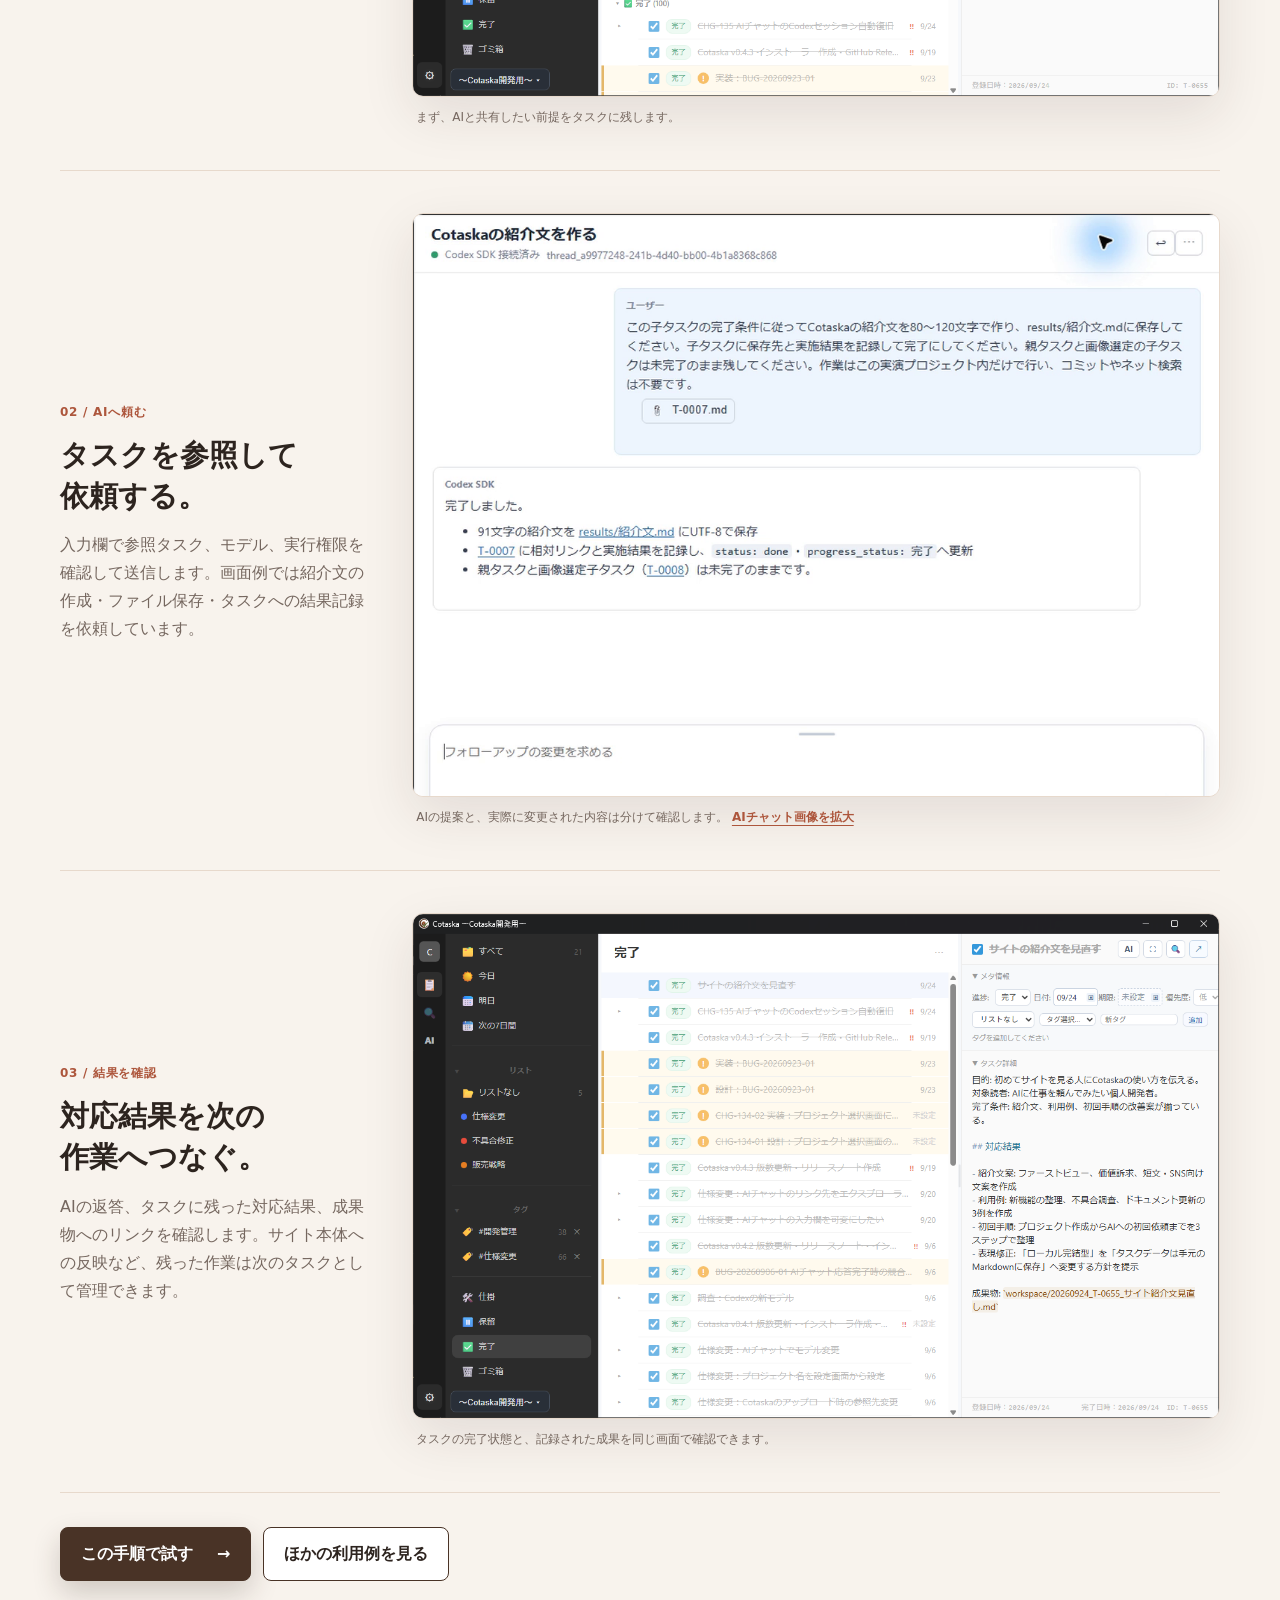
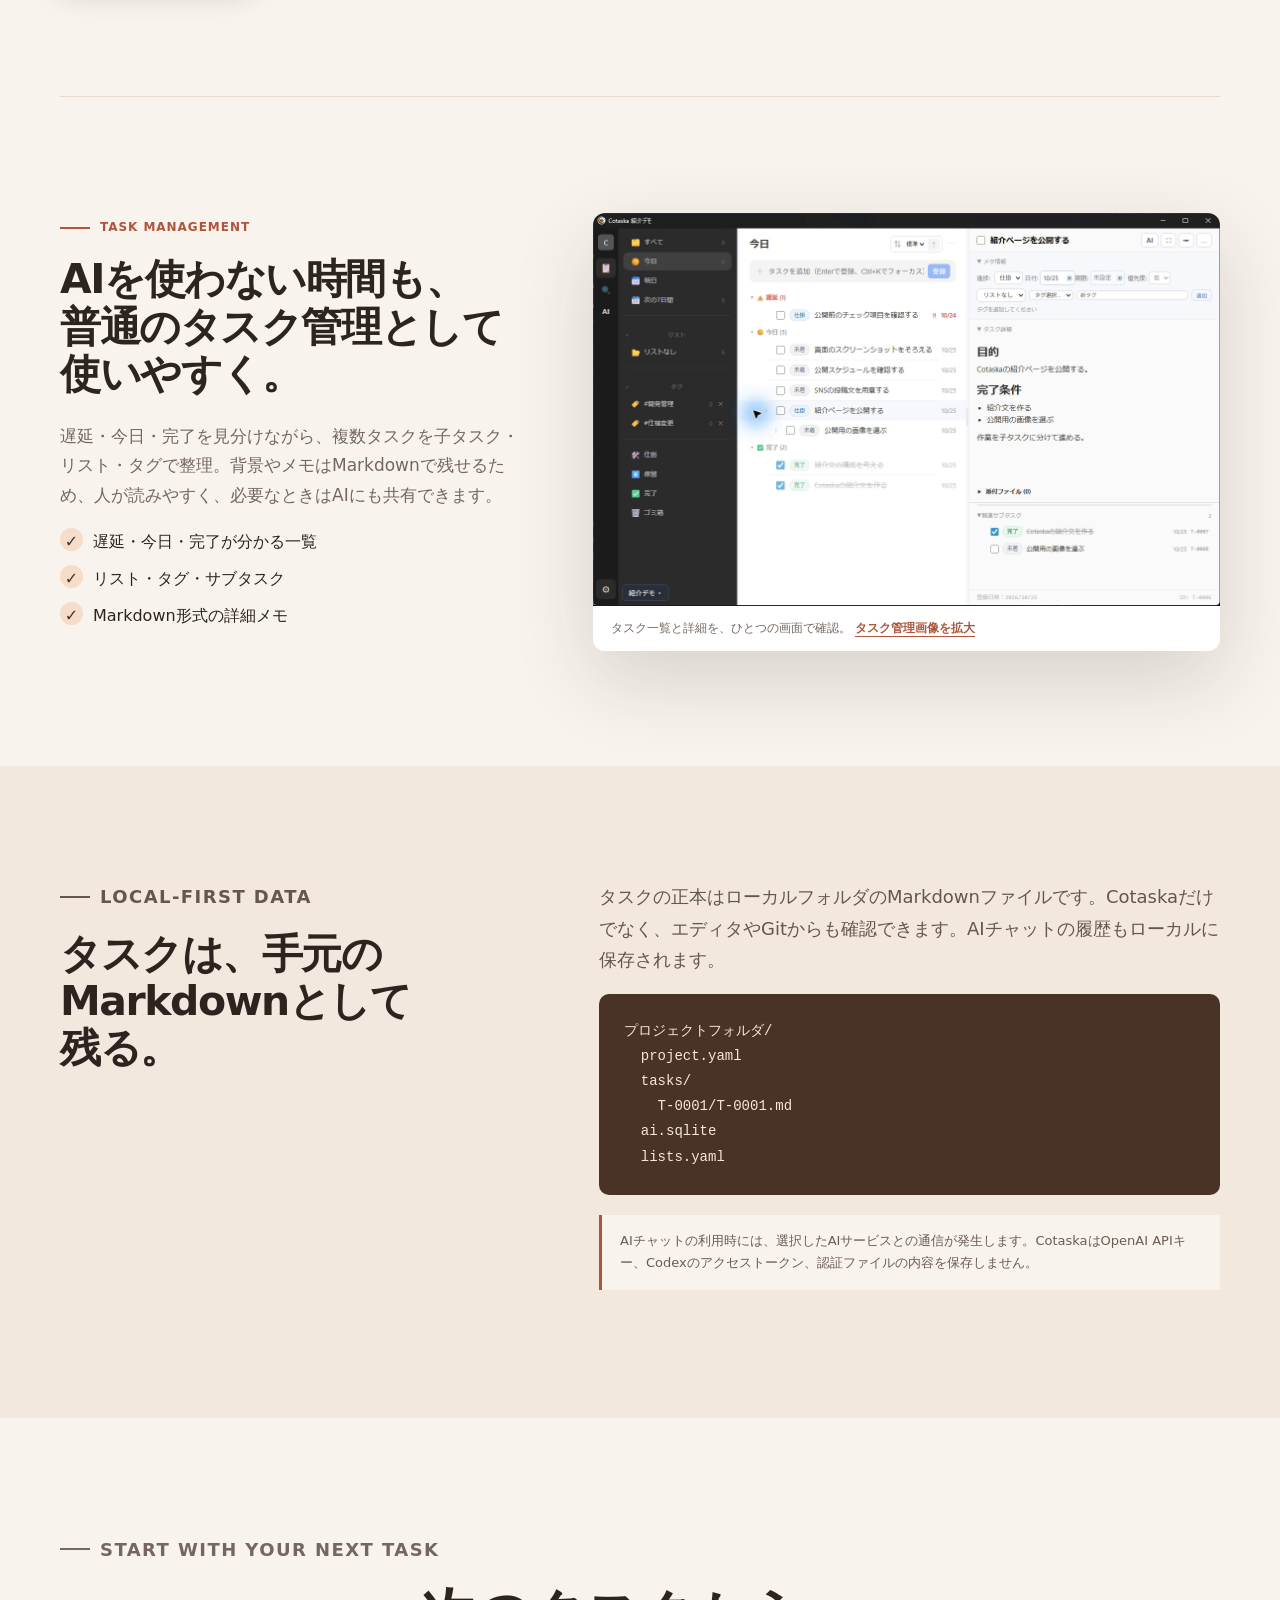
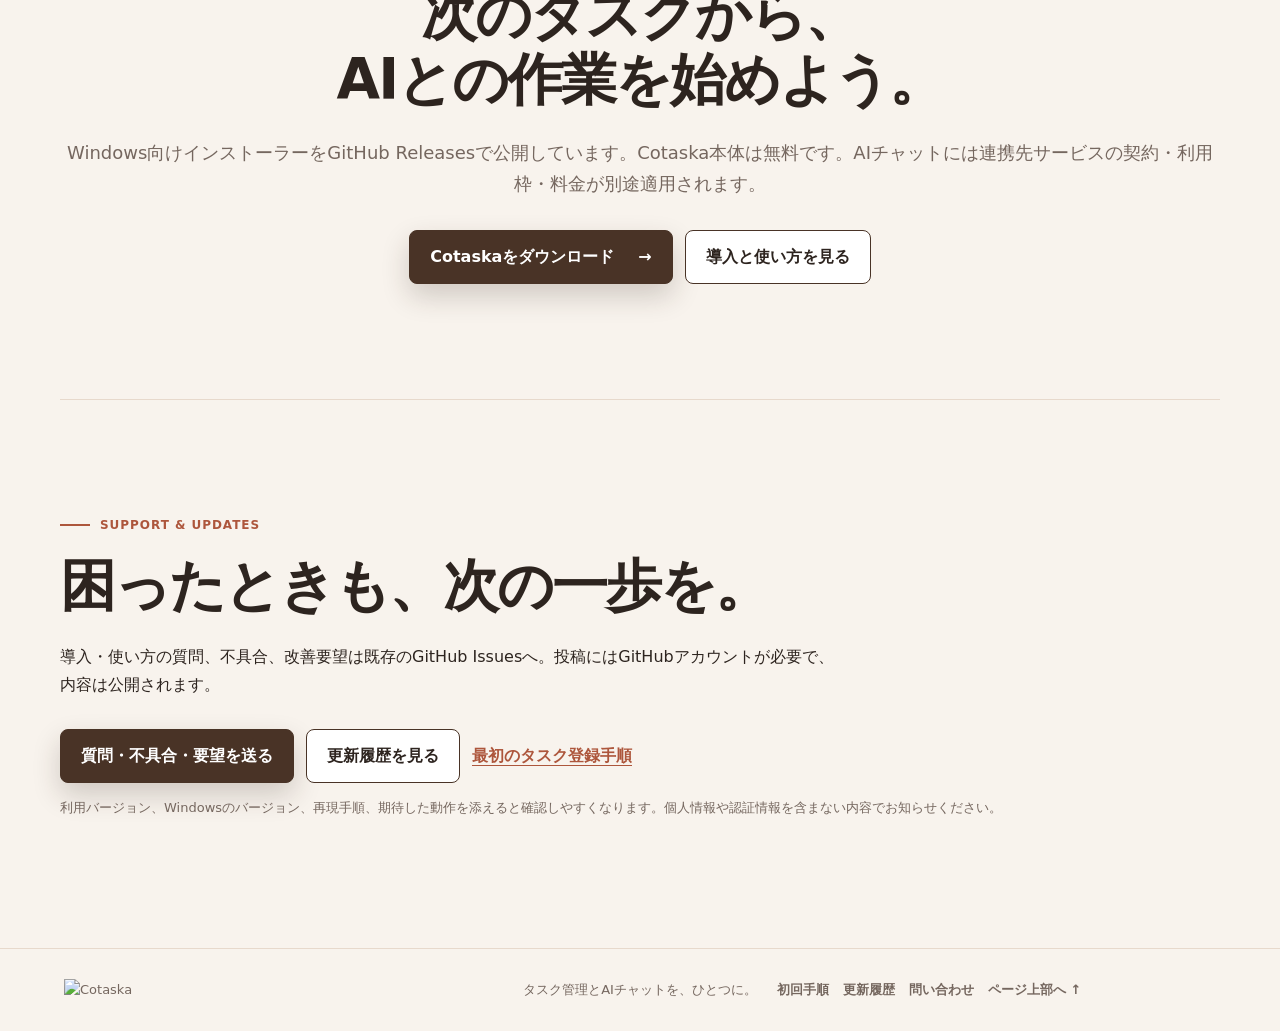
==== commit c1433fd1: "T-0295 紹介動画と初回タスク登録までの導線を整備" ====
--- a/index.html
+++ b/index.html
@@ -8,11 +8,11 @@
   <meta property="og:description" content="タスクを起点にAIへ相談し、ファイルを見ながら作業を依頼する。会話と作業記録を手元につなぐWindowsアプリ。">
   <meta property="og:type" content="website">
   <meta property="og:url" content="https://ebisenbei.github.io/cotaska-site/index.html">
-  <meta property="og:image" content="https://ebisenbei.github.io/cotaska-site/assets/ogp.png?v=4">
+  <meta property="og:image" content="https://ebisenbei.github.io/cotaska-site/assets/intro/overview.png">
   <meta name="twitter:card" content="summary_large_image">
   <title>Cotaska - タスク管理とAIチャットをひとつの作業画面に</title>
   <link rel="icon" href="assets/favicon.ico">
-  <link rel="stylesheet" href="styles.css?v=20260926-orange">
+  <link rel="stylesheet" href="styles.css?v=20261025-t0295">
 </head>
 <body>
   <header class="site-header">
@@ -36,17 +36,29 @@
         <p class="lead">Cotaskaは、タスク、Markdown、作業フォルダとAIとの会話をつなぐWindows向けアプリです。やりたいことをタスクに残し、その文脈のままAIへ相談・整理・作業を依頼できます。</p>
         <div class="actions">
           <a class="button button-primary" href="download.html">Cotaskaをダウンロード <span aria-hidden="true">→</span></a>
-          <a class="button button-secondary" href="usage.html#ai-setup">AIチャットの使い方</a>
+          <a class="button button-secondary" href="#intro-video">60秒の紹介動画を見る</a>
         </div>
         <div class="hero-notes" aria-label="製品情報">
-          <span>Windows 10 / 11</span><span>インストーラー</span><span>Local-first</span>
+          <span>Windows 10 / 11</span><span>x64 インストーラー</span><span>本体無料・AI利用料別途</span>
         </div>
       </div>
 
       <figure class="hero-product-shot reveal">
         <div class="hero-shot-viewport"><img src="assets/02_request.png" width="1266" height="794" alt="CotaskaのAIチャット実画面。タスクを参照し、AIの返答と入力欄を同じ画面で確認している"></div>
-        <figcaption>タスクを参照してAIへ依頼。入力欄でモデル・実行権限・参照範囲を確認できます。</figcaption>
+        <figcaption>タスクを参照してAIへ依頼。入力欄でモデル・実行権限・参照範囲を確認できます。 <a class="text-link" href="assets/02_request.png">画面全体を開く</a></figcaption>
       </figure>
+    </section>
+
+
+    <section id="intro-video" class="section intro-media">
+      <div class="section-heading"><p class="eyebrow"><span></span> Cotaska in 60 seconds</p><h2>タスクから、AIとの作業へ。</h2><p>タスクの登録、子タスクからのAI依頼、成果物の確認まで。Cotaskaでの作業の流れを60秒で紹介します。</p></div>
+      <video controls playsinline preload="none" poster="assets/intro/poster.jpg" width="1920" height="1080" aria-label="Cotaskaの紹介動画（60秒、日本語ナレーション付き）">
+        <source src="assets/intro/cotaska-v3.mp4" type="video/mp4">
+        <track kind="captions" src="assets/intro/cotaska-v3.vtt" srclang="ja" label="日本語">
+        お使いのブラウザーでは動画を再生できません。<a href="assets/intro/cotaska-v3.mp4">紹介動画を開く</a>。
+      </video>
+      <p class="media-caption">音声：VOICEVOX Nemo（女声6）。デモ用プロジェクトで収録。実画面と説明用の図解を組み合わせています。<a href="assets/intro/cotaska-v3.mp4">動画を開く</a> ／ <a href="assets/intro/cotaska-v3.srt">字幕ファイル</a></p>
+      <figure class="intro-overview"><a href="assets/intro/overview.png"><img src="assets/intro/overview.png" width="1920" height="1080" loading="lazy" alt="Cotaskaのロゴと、タスク管理とAIチャットをひとつの作業画面につなぐ紹介。右にタスクを添えたAIチャットの実例。"></a><figcaption>タスクに残した目的や完了条件を、AIへの相談・作業依頼につなげます。</figcaption></figure>
     </section>
 
     <section id="possibilities" class="section intro reveal">
@@ -69,15 +81,15 @@
     </section>
 
     <section id="example" class="section real-example">
-      <div class="section-heading reveal"><p class="eyebrow"><span></span> A real workflow</p><h2><span class="heading-line">使ってみると、</span><span class="heading-line">こう進む。</span></h2><p>「サイトの紹介文を見直す」という同じタスクを、登録からAIへの依頼、結果確認まで追った実画面です。</p></div>
+      <div class="section-heading reveal"><p class="eyebrow"><span></span> A real workflow</p><h2><span class="heading-line">使ってみると、</span><span class="heading-line">こう進む。</span></h2><p>目的と完了条件をタスクに残し、AIへ依頼して、結果を確認する流れを実画面で紹介します。</p></div>
       <div class="real-example-list">
         <article class="real-example-step reveal">
           <div class="real-example-copy"><span>01 / タスクを書く</span><h3>目的と完了条件を残す。</h3><p>やりたいことをタスクにし、対象読者や完了条件を記録します。右上の「AI」から、このタスクを参照したチャットを開けます。</p></div>
           <figure><div class="real-shot crop-task"><img src="assets/01_task.png" width="1266" height="794" loading="lazy" alt="サイトの紹介文を見直すタスクと、目的・対象読者・完了条件を表示したCotaskaの実画面"></div><figcaption>まず、AIと共有したい前提をタスクに残します。</figcaption></figure>
         </article>
         <article class="real-example-step reveal">
-          <div class="real-example-copy"><span>02 / AIへ頼む</span><h3>タスクを参照して依頼する。</h3><p>入力欄で参照タスク、モデル、実行権限を確認して送信します。画面例では「このタスクに対応してください」と依頼しています。</p></div>
-          <figure><div class="real-shot crop-request"><img src="assets/02_request.png" width="1266" height="794" loading="lazy" alt="タスクを参照し、モデルと実行権限を確認してAIへ依頼したCotaskaの実画面"></div><figcaption>AIの提案と、実際に変更された内容は分けて確認します。</figcaption></figure>
+          <div class="real-example-copy"><span>02 / AIへ頼む</span><h3>タスクを参照して依頼する。</h3><p>入力欄で参照タスク、モデル、実行権限を確認して送信します。画面例では紹介文の作成・ファイル保存・タスクへの結果記録を依頼しています。</p></div>
+          <figure><div class="real-shot selected-shot"><img src="assets/intro/ai-chat.png" width="1080" height="780" loading="lazy" alt="タスクを参照し、モデルと実行権限を確認してAIへ依頼したCotaskaの実画面"></div><figcaption>AIの提案と、実際に変更された内容は分けて確認します。 <a class="text-link" href="assets/intro/ai-chat.png">AIチャット画像を拡大</a></figcaption></figure>
         </article>
         <article class="real-example-step reveal">
           <div class="real-example-copy"><span>03 / 結果を確認</span><h3>対応結果を次の作業へつなぐ。</h3><p>AIの返答、タスクに残った対応結果、成果物へのリンクを確認します。サイト本体への反映など、残った作業は次のタスクとして管理できます。</p></div>
@@ -88,23 +100,29 @@
     </section>
 
     <section id="tasks" class="section task-section">
-      <div class="task-copy reveal"><p class="eyebrow"><span></span> Task management</p><h2><span class="heading-line">AIを使わない時間も、</span><span class="heading-line">普通のタスク管理として</span><span class="heading-line">使いやすく。</span></h2><p>今日、明日、次の7日間、リスト、タグ、サブタスクで日々の作業を整理。背景やメモはMarkdownで残せるため、人が読みやすく、必要なときはAIにも共有できます。</p><ul class="check-list"><li>今日・明日・次の7日間</li><li>リスト・タグ・サブタスク</li><li>Markdown形式の詳細メモ</li></ul></div>
-      <figure class="screen-card reveal"><img src="assets/cotaska-screen.png" alt="Cotaskaのタスク管理画面"><figcaption>タスク一覧と詳細を、ひとつの画面で確認</figcaption></figure>
+      <div class="task-copy reveal"><p class="eyebrow"><span></span> Task management</p><h2><span class="heading-line">AIを使わない時間も、</span><span class="heading-line">普通のタスク管理として</span><span class="heading-line">使いやすく。</span></h2><p>遅延・今日・完了を見分けながら、複数タスクを子タスク・リスト・タグで整理。背景やメモはMarkdownで残せるため、人が読みやすく、必要なときはAIにも共有できます。</p><ul class="check-list"><li>遅延・今日・完了が分かる一覧</li><li>リスト・タグ・サブタスク</li><li>Markdown形式の詳細メモ</li></ul></div>
+      <figure class="screen-card reveal"><img src="assets/intro/tasks.png" width="1266" height="794" loading="lazy" alt="遅延・今日・完了の区分、複数タスクと子タスク、目的・完了条件を表示したCotaskaのデモ画面"><figcaption>タスク一覧と詳細を、ひとつの画面で確認。 <a class="text-link" href="assets/intro/tasks.png">タスク管理画像を拡大</a></figcaption></figure>
     </section>
 
     <section class="local-section">
-      <div class="section local-inner reveal"><div><p class="eyebrow"><span></span> Local-first data</p><h2><span class="heading-line">タスクは、手元の</span><span class="heading-line nowrap">Markdownとして</span><span class="heading-line">残る。</span></h2></div><div><p>タスクの正本はローカルフォルダのMarkdownファイルです。Cotaskaだけでなく、エディタやGitからも確認できます。AIチャットの履歴もローカルに保存されます。</p><pre><code>data/
+      <div class="section local-inner reveal"><div><p class="eyebrow"><span></span> Local-first data</p><h2><span class="heading-line">タスクは、手元の</span><span class="heading-line nowrap">Markdownとして</span><span class="heading-line">残る。</span></h2></div><div><p>タスクの正本はローカルフォルダのMarkdownファイルです。Cotaskaだけでなく、エディタやGitからも確認できます。AIチャットの履歴もローカルに保存されます。</p><pre><code>プロジェクトフォルダ/
+  project.yaml
   tasks/
-    T-0001.md
-    T-0002.md
+    T-0001/T-0001.md
   ai.sqlite
   lists.yaml</code></pre><p class="notice">AIチャットの利用時には、選択したAIサービスとの通信が発生します。CotaskaはOpenAI APIキー、Codexのアクセストークン、認証ファイルの内容を保存しません。</p></div></div>
     </section>
 
     <section class="section final-cta reveal"><p class="eyebrow"><span></span> Start with your next task</p><h2>次のタスクから、<br>AIとの作業を始めよう。</h2><p>Windows向けインストーラーをGitHub Releasesで公開しています。Cotaska本体は無料です。AIチャットには連携先サービスの契約・利用枠・料金が別途適用されます。</p><div class="actions centered"><a class="button button-primary" href="download.html">Cotaskaをダウンロード <span>→</span></a><a class="button button-secondary" href="usage.html">導入と使い方を見る</a></div></section>
+
+    <section id="support" class="section support-section">
+      <div class="section-heading"><p class="eyebrow"><span></span> Support &amp; updates</p><h2>困ったときも、次の一歩を。</h2><p>導入・使い方の質問、不具合、改善要望は既存のGitHub Issuesへ。投稿にはGitHubアカウントが必要で、内容は公開されます。</p></div>
+      <div class="actions"><a class="button button-primary" href="https://github.com/EbiSenbei/cotaska-site/issues">質問・不具合・要望を送る</a><a class="button button-secondary" href="https://github.com/EbiSenbei/cotaska-site/releases">更新履歴を見る</a><a class="text-link" href="usage.html#first-task">最初のタスク登録手順</a></div>
+      <p class="media-caption">利用バージョン、Windowsのバージョン、再現手順、期待した動作を添えると確認しやすくなります。個人情報や認証情報を含まない内容でお知らせください。</p>
+    </section>
   </main>
 
-  <footer class="site-footer"><img src="assets/cotaska-logo.png" alt="Cotaska"><p>タスク管理とAIチャットを、ひとつに。</p><a href="#top">ページ上部へ ↑</a></footer>
-  <script src="script.js?v=20260926-t0647"></script>
+  <footer class="site-footer"><img src="assets/cotaska-logo.png" alt="Cotaska"><p>タスク管理とAIチャットを、ひとつに。</p><div class="footer-links"><a href="usage.html#first-task">初回手順</a><a href="https://github.com/EbiSenbei/cotaska-site/releases">更新履歴</a><a href="index.html#support">問い合わせ</a><a href="#top">ページ上部へ ↑</a></div></footer>
+  <script src="script.js?v=20261025-t0295"></script>
 </body>
 </html>
--- a/styles.css
+++ b/styles.css
@@ -48,4 +48,26 @@
 .button:active{transform:scale(.97)}
 @media(hover:hover) and (pointer:fine){.button:hover{transform:translateY(-2px)}}
 .lead{overflow-wrap:anywhere}
+.download-verification a{text-decoration:underline;text-underline-offset:3px}
+.download-verification code{overflow-wrap:anywhere}
+.download-verification details{margin-top:18px}
+.download-verification summary{cursor:pointer;font-weight:700}
+.download-verification pre{max-width:100%;padding:16px;border-radius:8px;background:#fff;overflow-x:auto}
 @media(max-width:580px){.release-card dl div{display:grid;grid-template-columns:1fr;gap:2px}.release-card dd{text-align:left}}
+
+/* T-0295: 紹介素材と最初のタスクまでの導線 */
+.intro-media{border-bottom:1px solid var(--line)}
+.intro-media video{display:block;width:100%;height:auto;margin-top:30px;border-radius:12px;background:var(--brand-deep);box-shadow:var(--shadow)}
+.media-caption{color:var(--muted);font-size:13px;margin-top:14px;overflow-wrap:anywhere}
+.media-caption a,.first-task-list a,.install-list a{text-decoration:underline;text-underline-offset:3px}
+.intro-overview{margin:42px 0 0}.intro-overview img{display:block;width:100%;border:1px solid var(--line);border-radius:12px}.intro-overview figcaption{color:var(--muted);font-size:13px;margin-top:10px}
+.support-section{border-top:1px solid var(--line)}
+.download-status{padding-top:0;padding-bottom:40px}.download-status code,.first-task-list code{overflow-wrap:anywhere}
+.first-task-list{padding-left:26px;max-width:900px}.first-task-list li{padding:14px 0 18px 12px;border-bottom:1px solid var(--line)}.first-task-list strong{font-size:20px}.first-task-list p{margin:8px 0 0;color:var(--muted)}
+.footer-links{display:flex;flex-wrap:wrap;gap:14px;align-items:center}
+.release-card dt{flex-shrink:0}.release-card dd{min-width:0}
+.split-heading>div{min-width:0}
+.intro-overview img,.screen-card img{height:auto}
+@media(max-width:820px){.split-heading{grid-template-columns:1fr;gap:28px}}
+@media(max-width:360px){.split-heading h2{font-size:30px}}
+@media(max-width:580px){.selected-shot{height:auto}.selected-shot img{width:100%;max-width:100%;transform:none}.footer-links{justify-content:center}.intro-media video,.intro-overview img{border-radius:8px}.first-task-list strong{font-size:18px}.install-list a{color:inherit}}
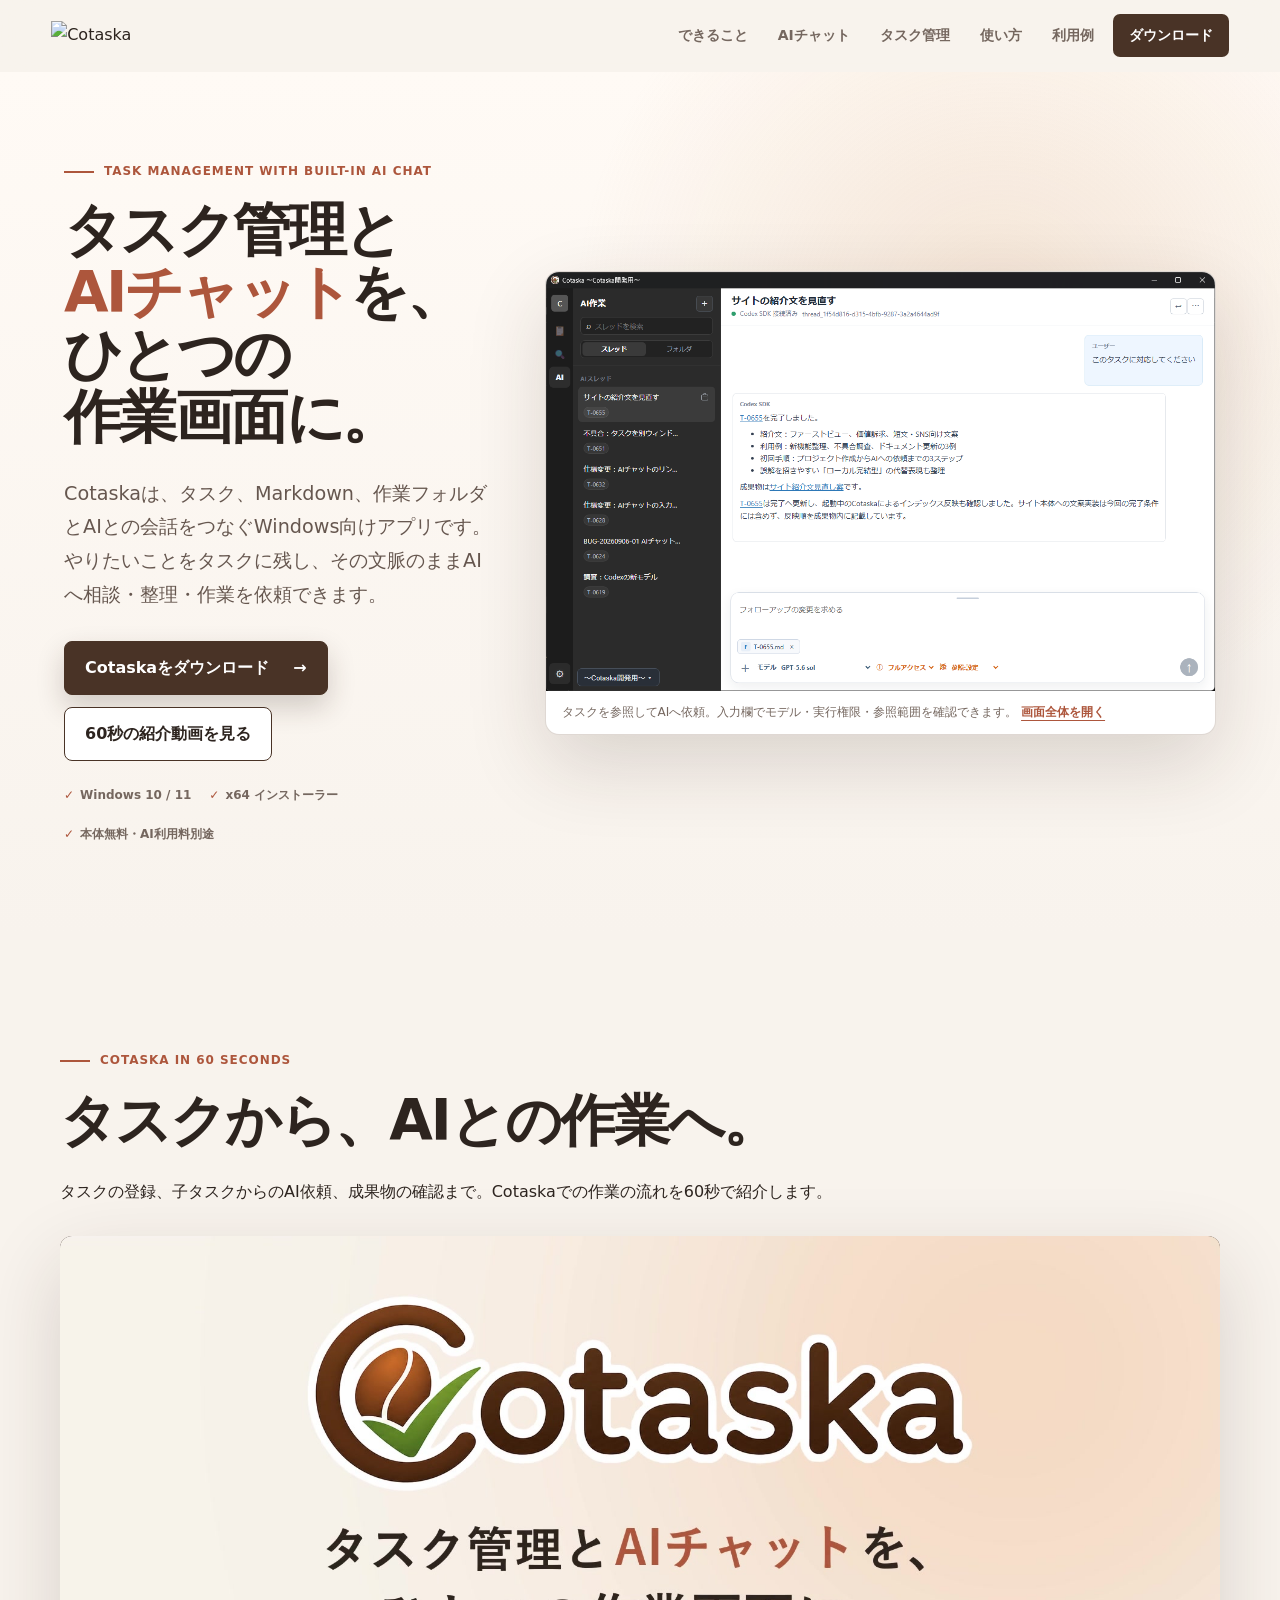
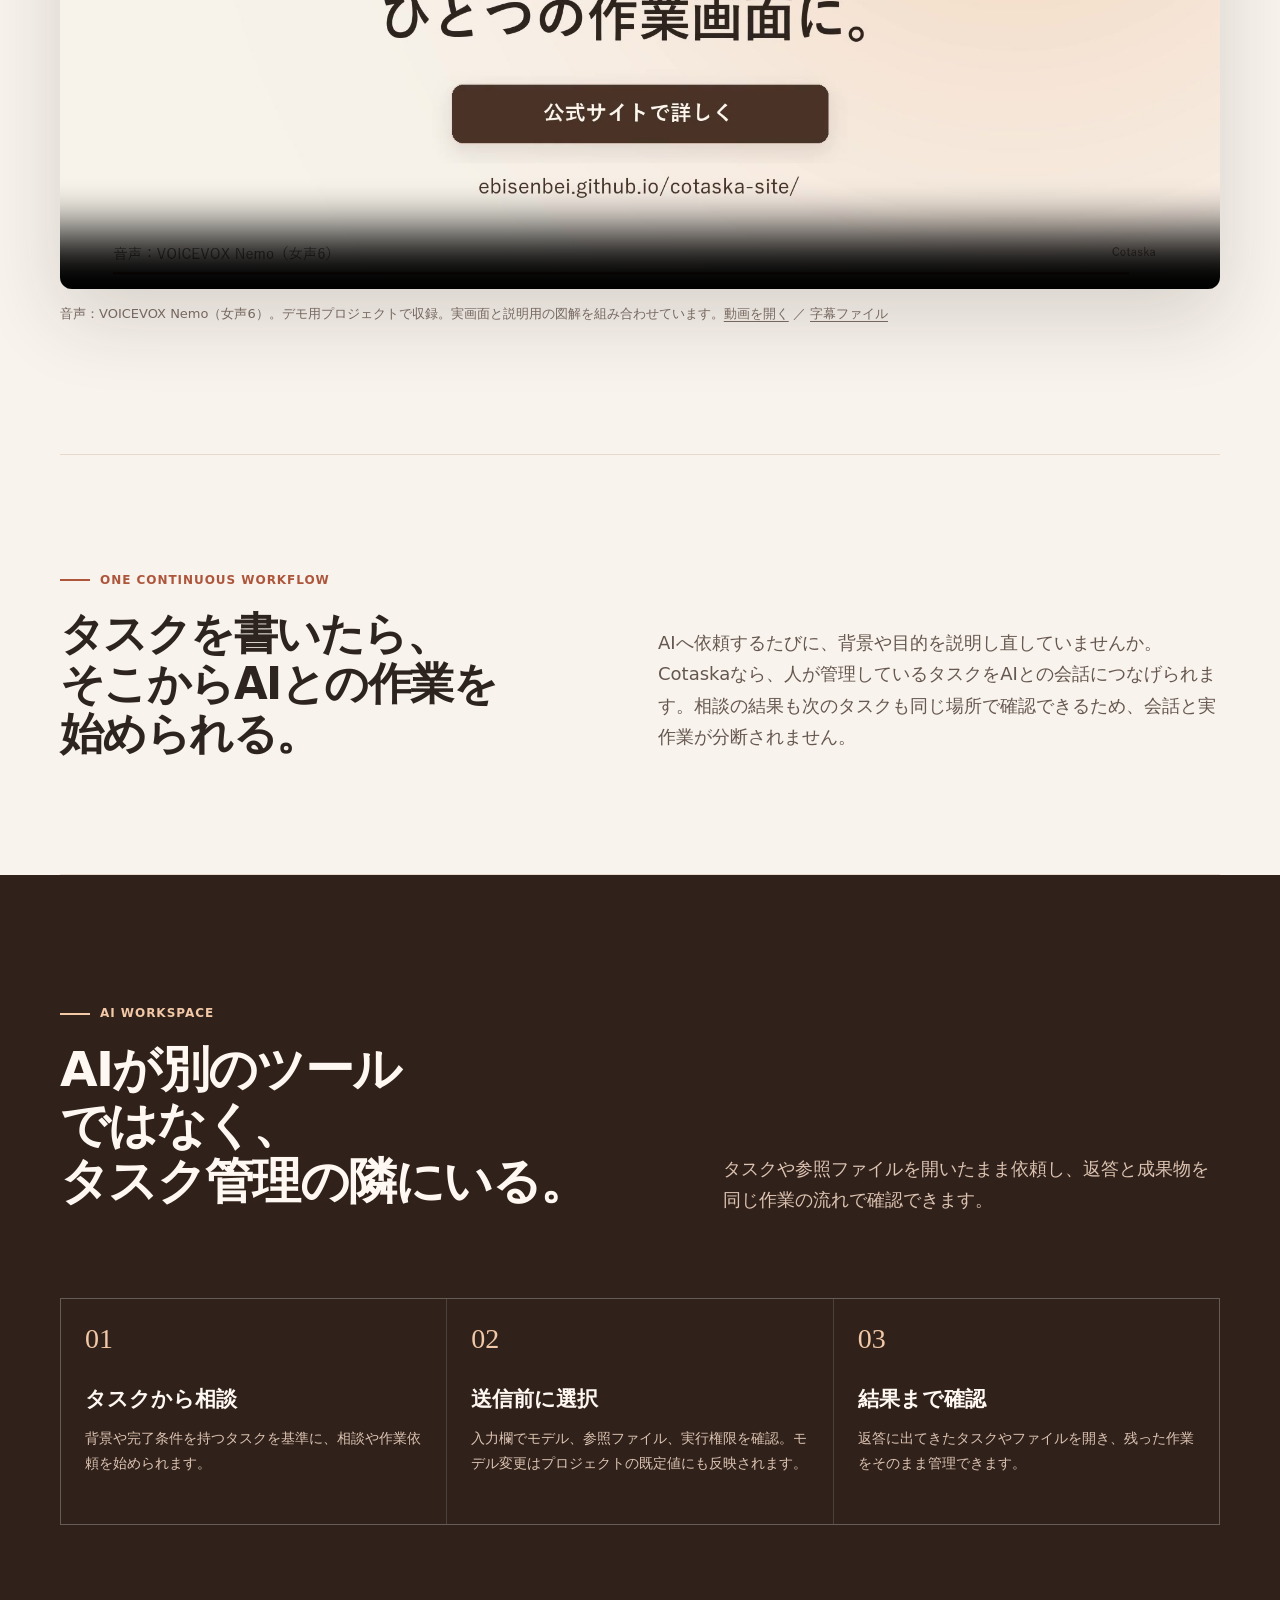
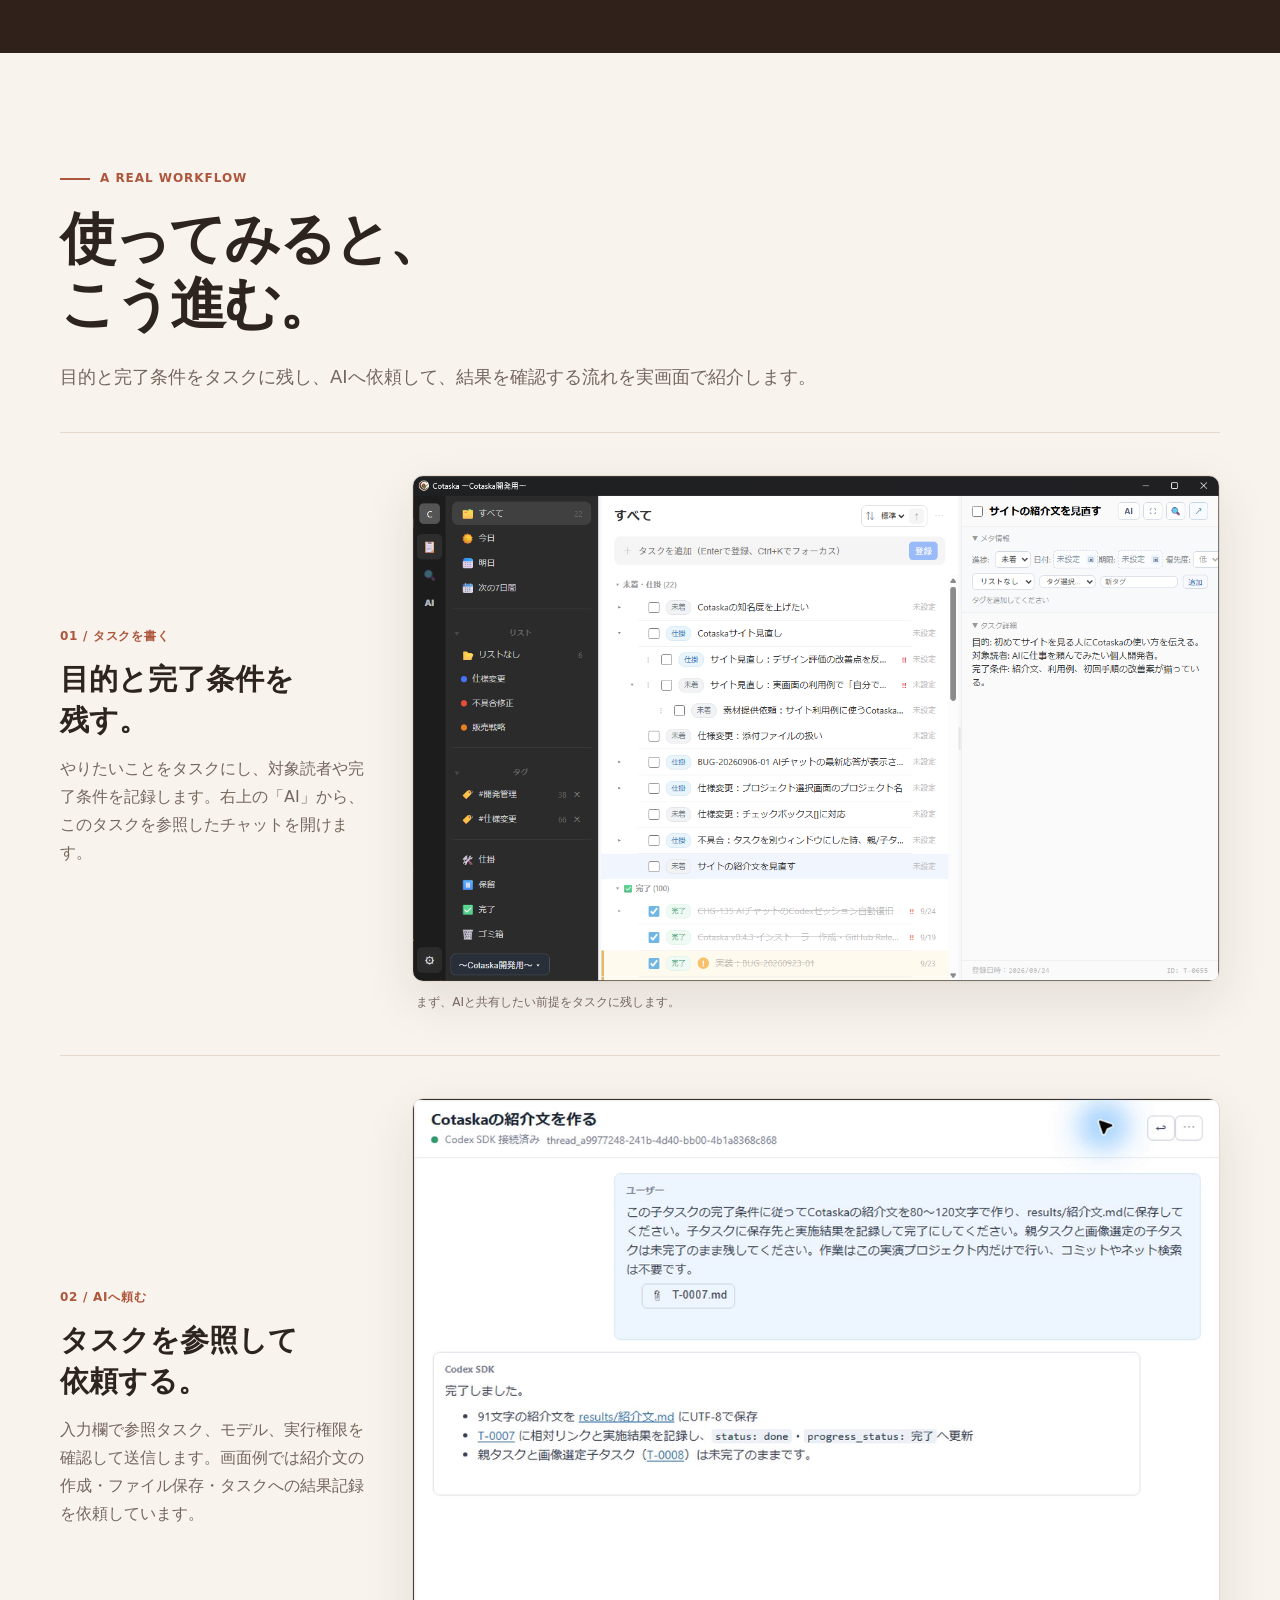
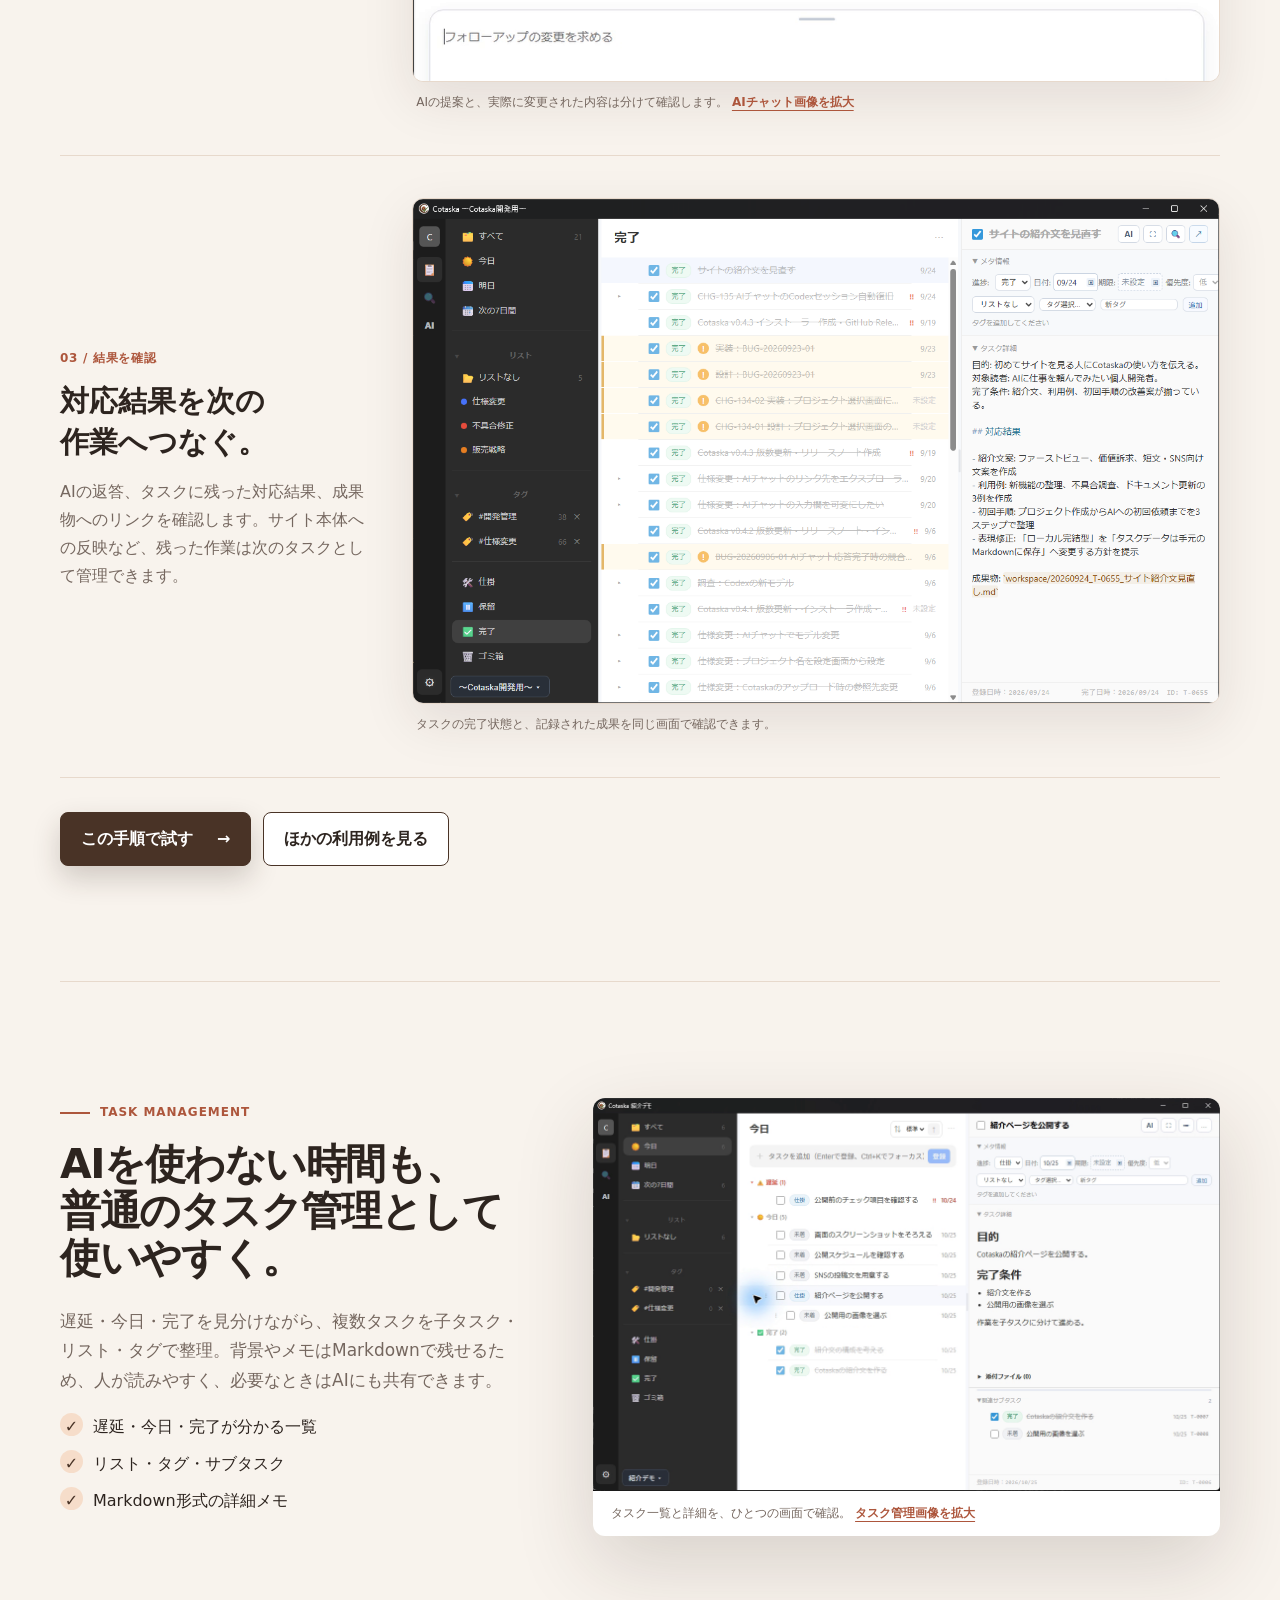
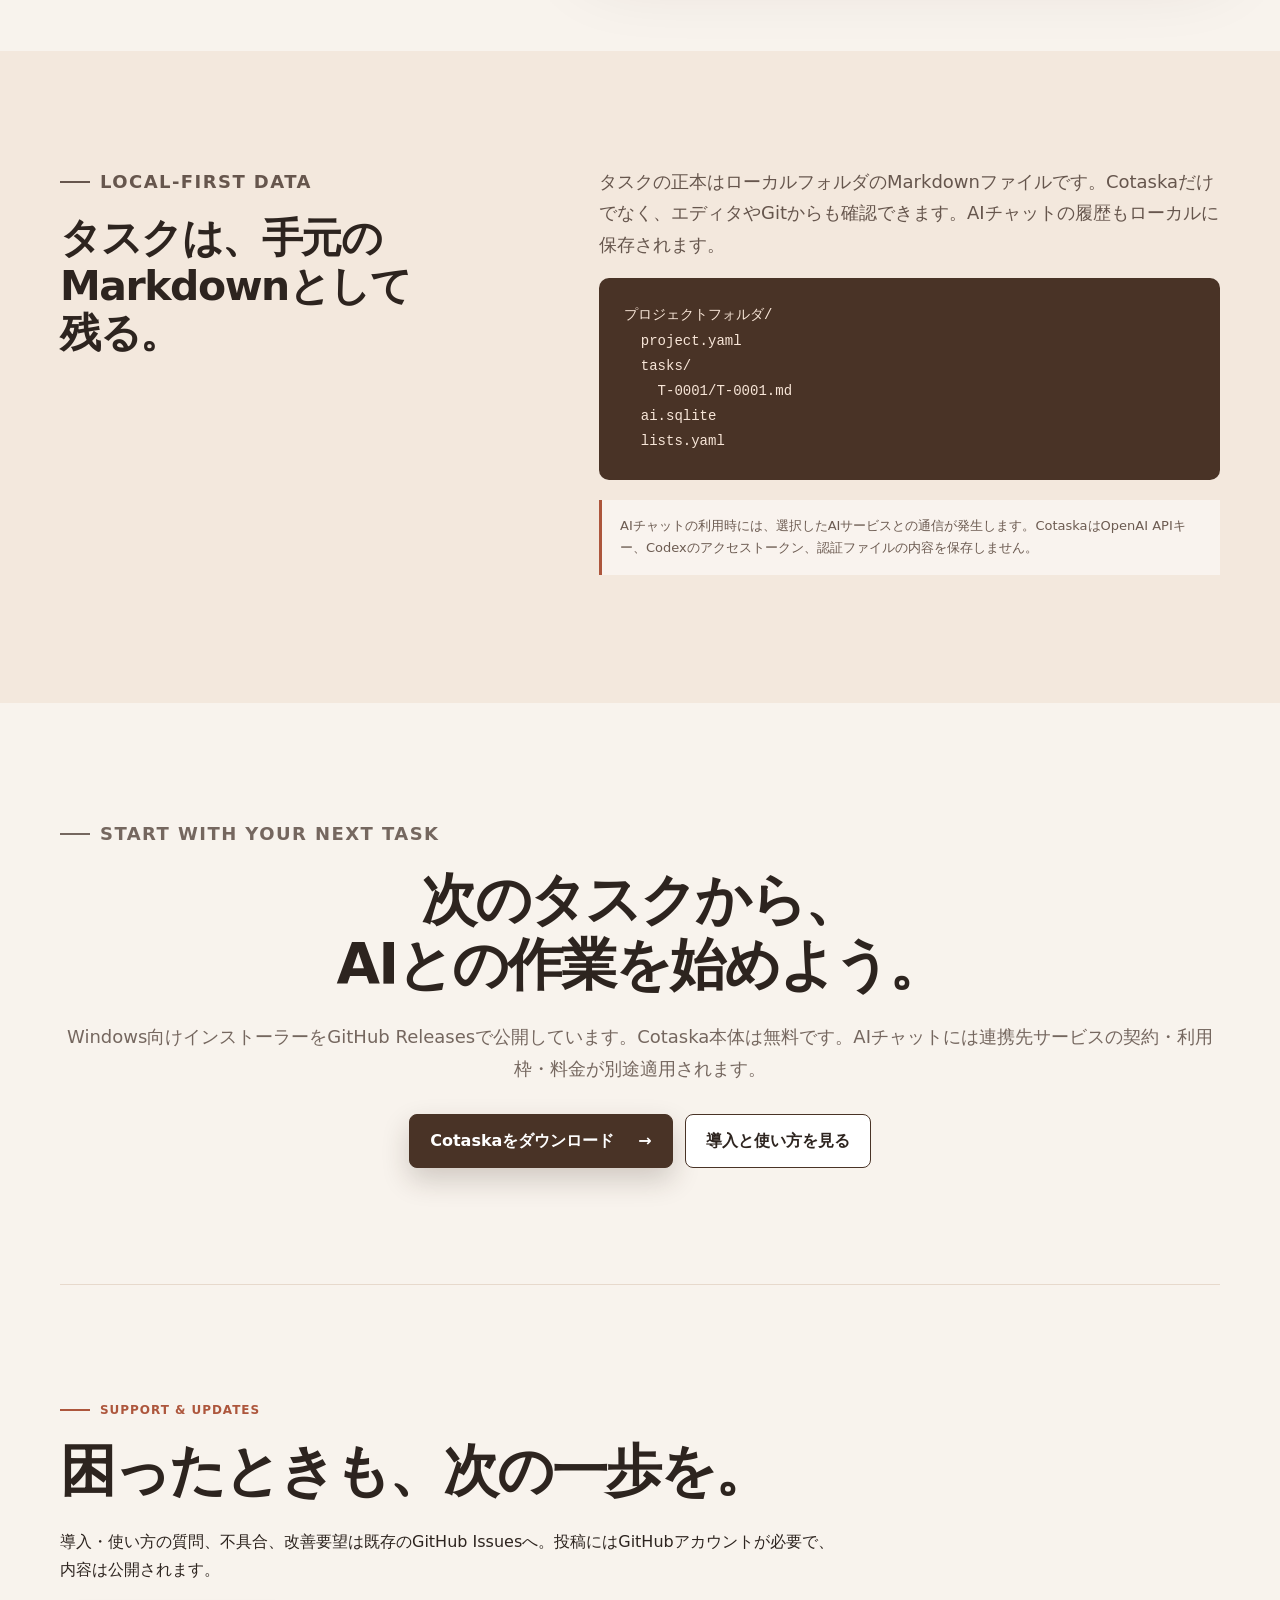
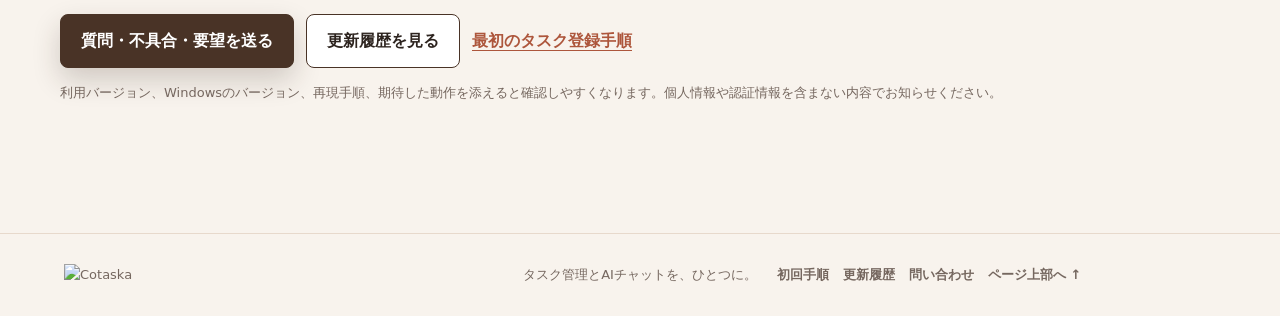
==== commit c397d604: "T-0295 紹介動画直下の重複画像を削除" ====
--- a/index.html
+++ b/index.html
@@ -58,7 +58,6 @@
         お使いのブラウザーでは動画を再生できません。<a href="assets/intro/cotaska-v3.mp4">紹介動画を開く</a>。
       </video>
       <p class="media-caption">音声：VOICEVOX Nemo（女声6）。デモ用プロジェクトで収録。実画面と説明用の図解を組み合わせています。<a href="assets/intro/cotaska-v3.mp4">動画を開く</a> ／ <a href="assets/intro/cotaska-v3.srt">字幕ファイル</a></p>
-      <figure class="intro-overview"><a href="assets/intro/overview.png"><img src="assets/intro/overview.png" width="1920" height="1080" loading="lazy" alt="Cotaskaのロゴと、タスク管理とAIチャットをひとつの作業画面につなぐ紹介。右にタスクを添えたAIチャットの実例。"></a><figcaption>タスクに残した目的や完了条件を、AIへの相談・作業依頼につなげます。</figcaption></figure>
     </section>
 
     <section id="possibilities" class="section intro reveal">
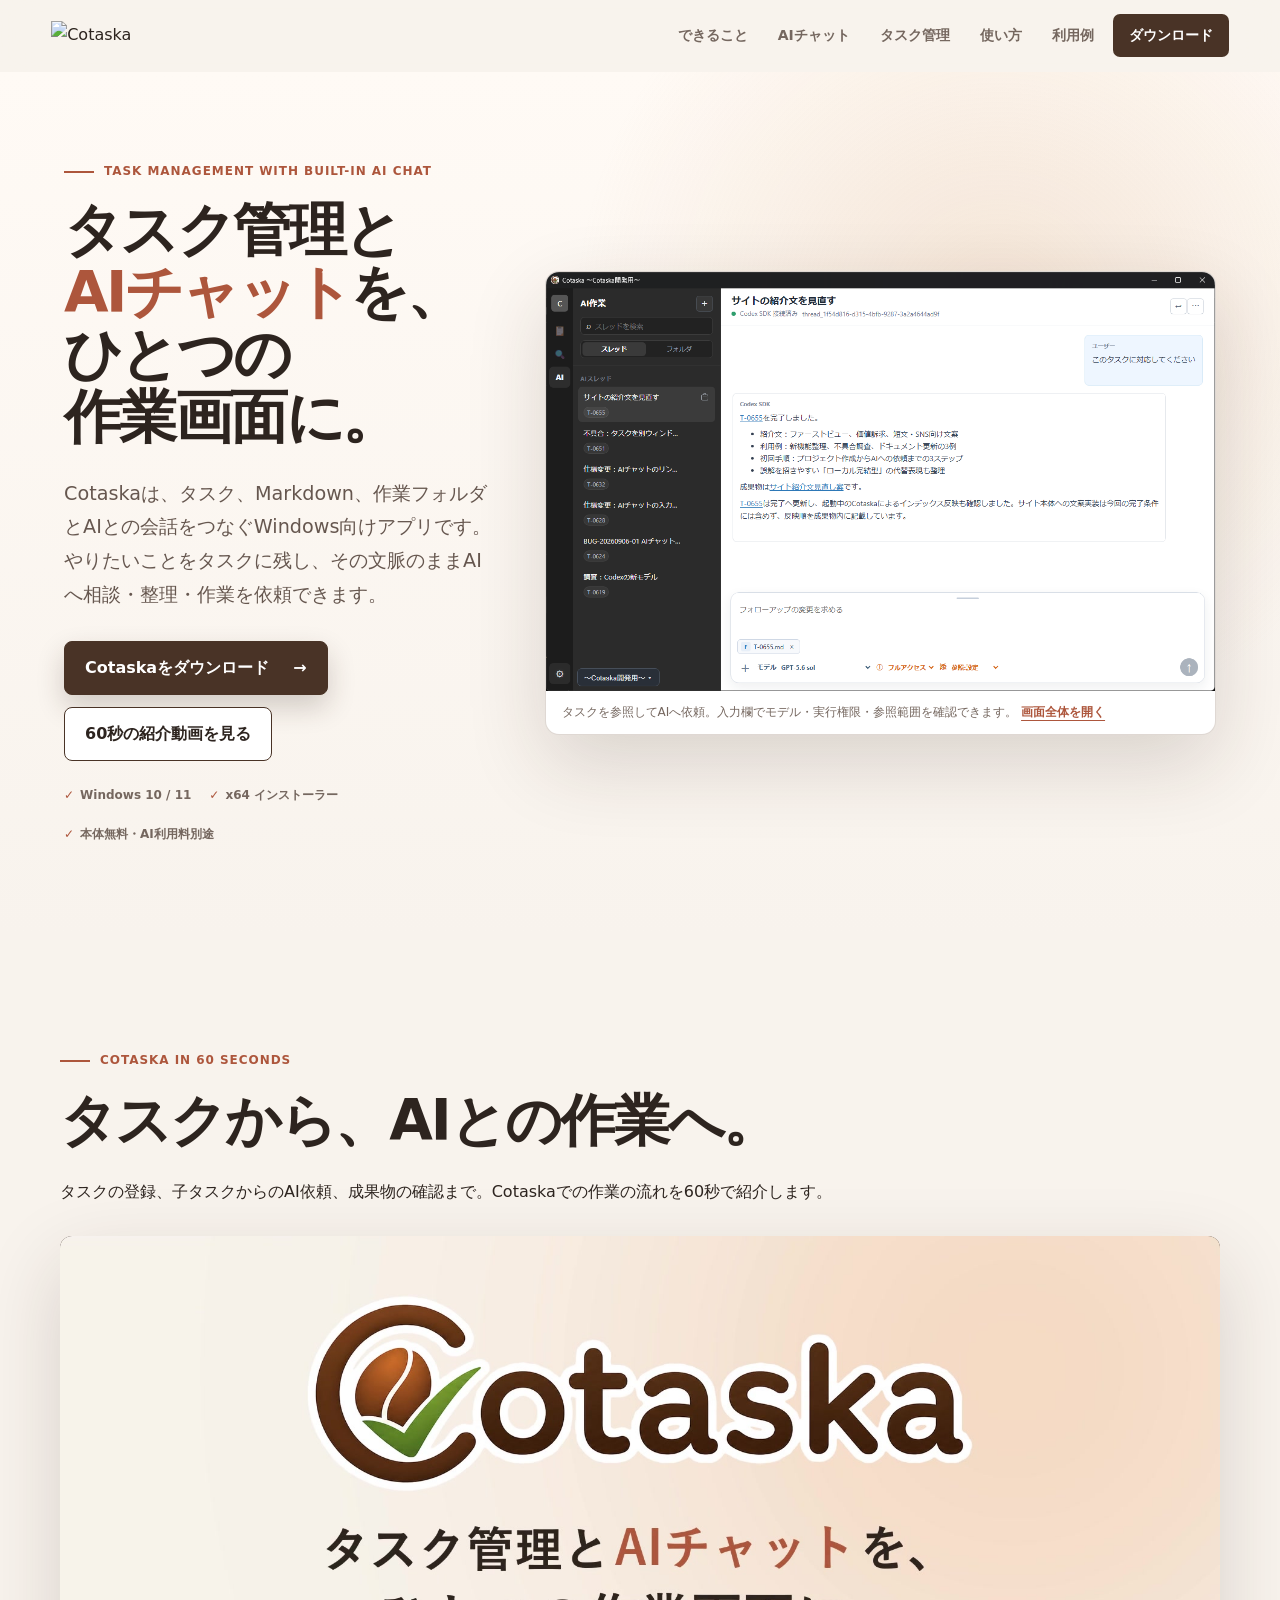
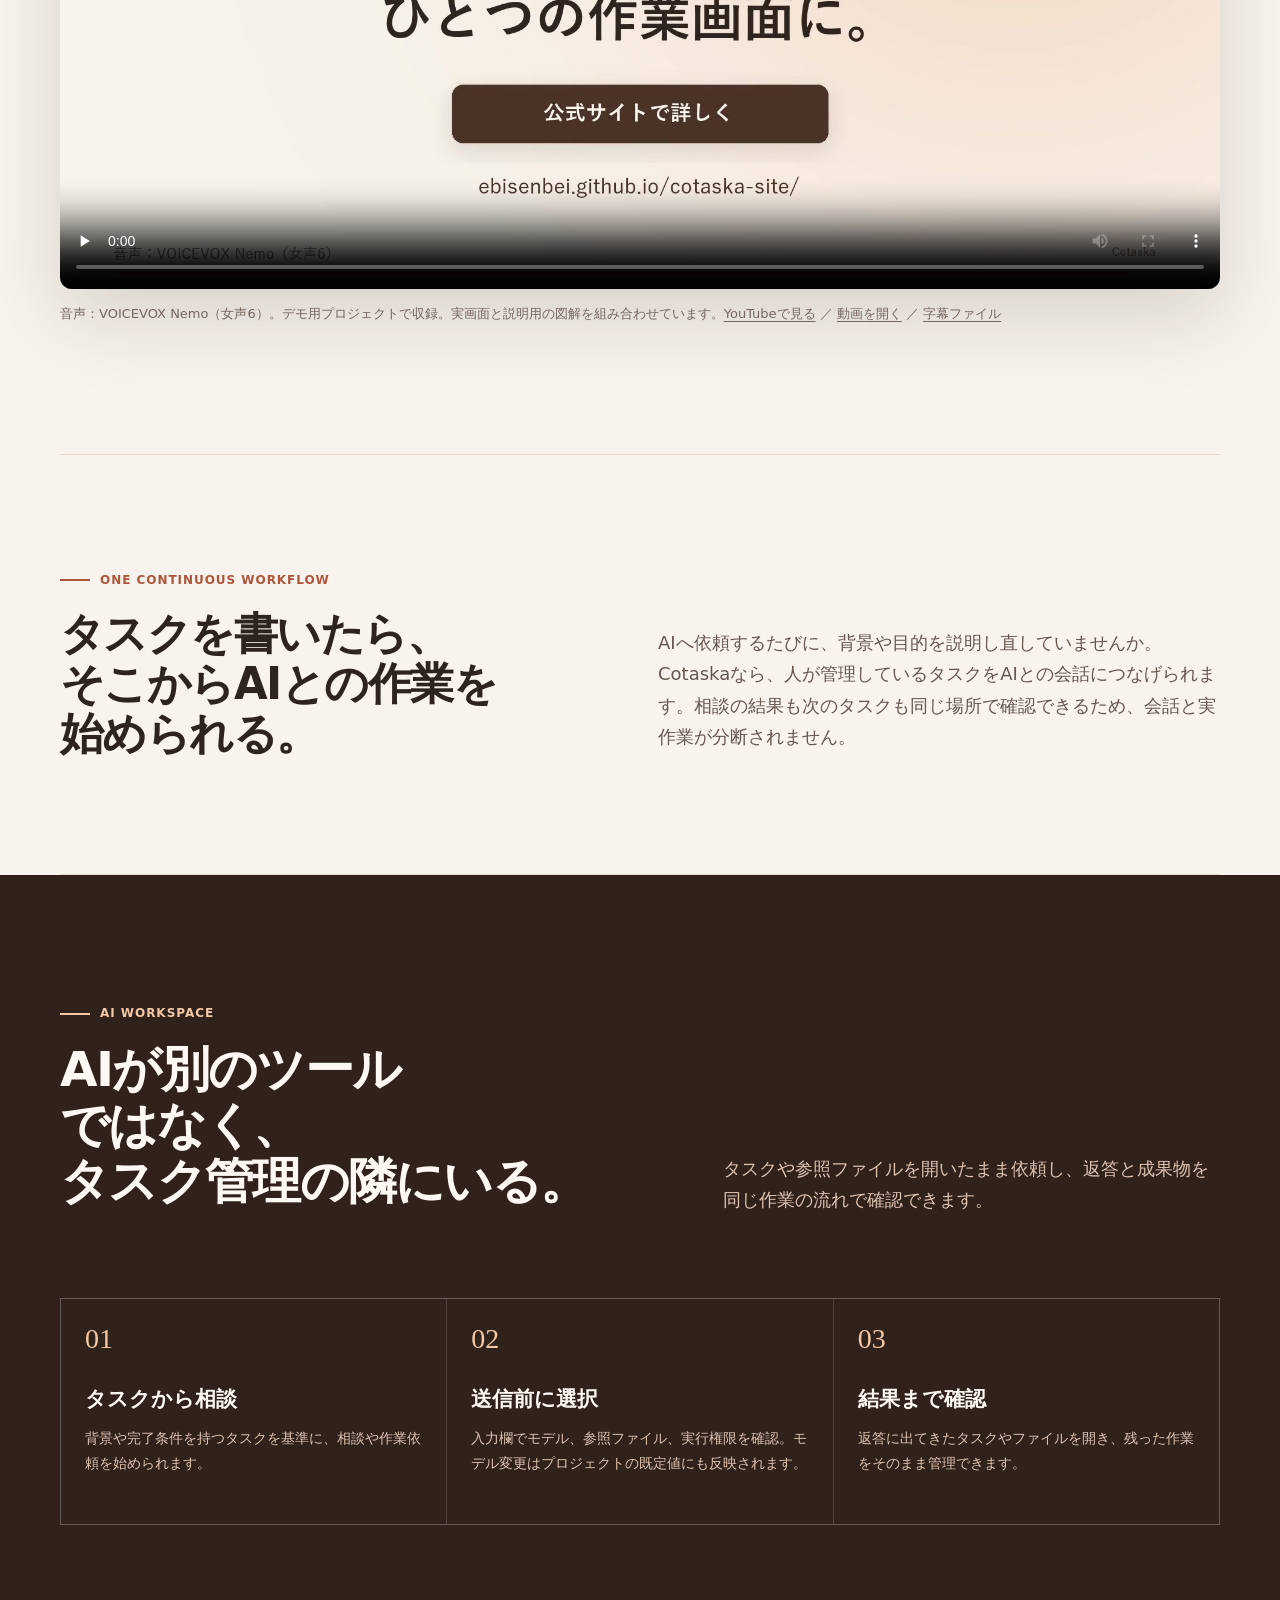
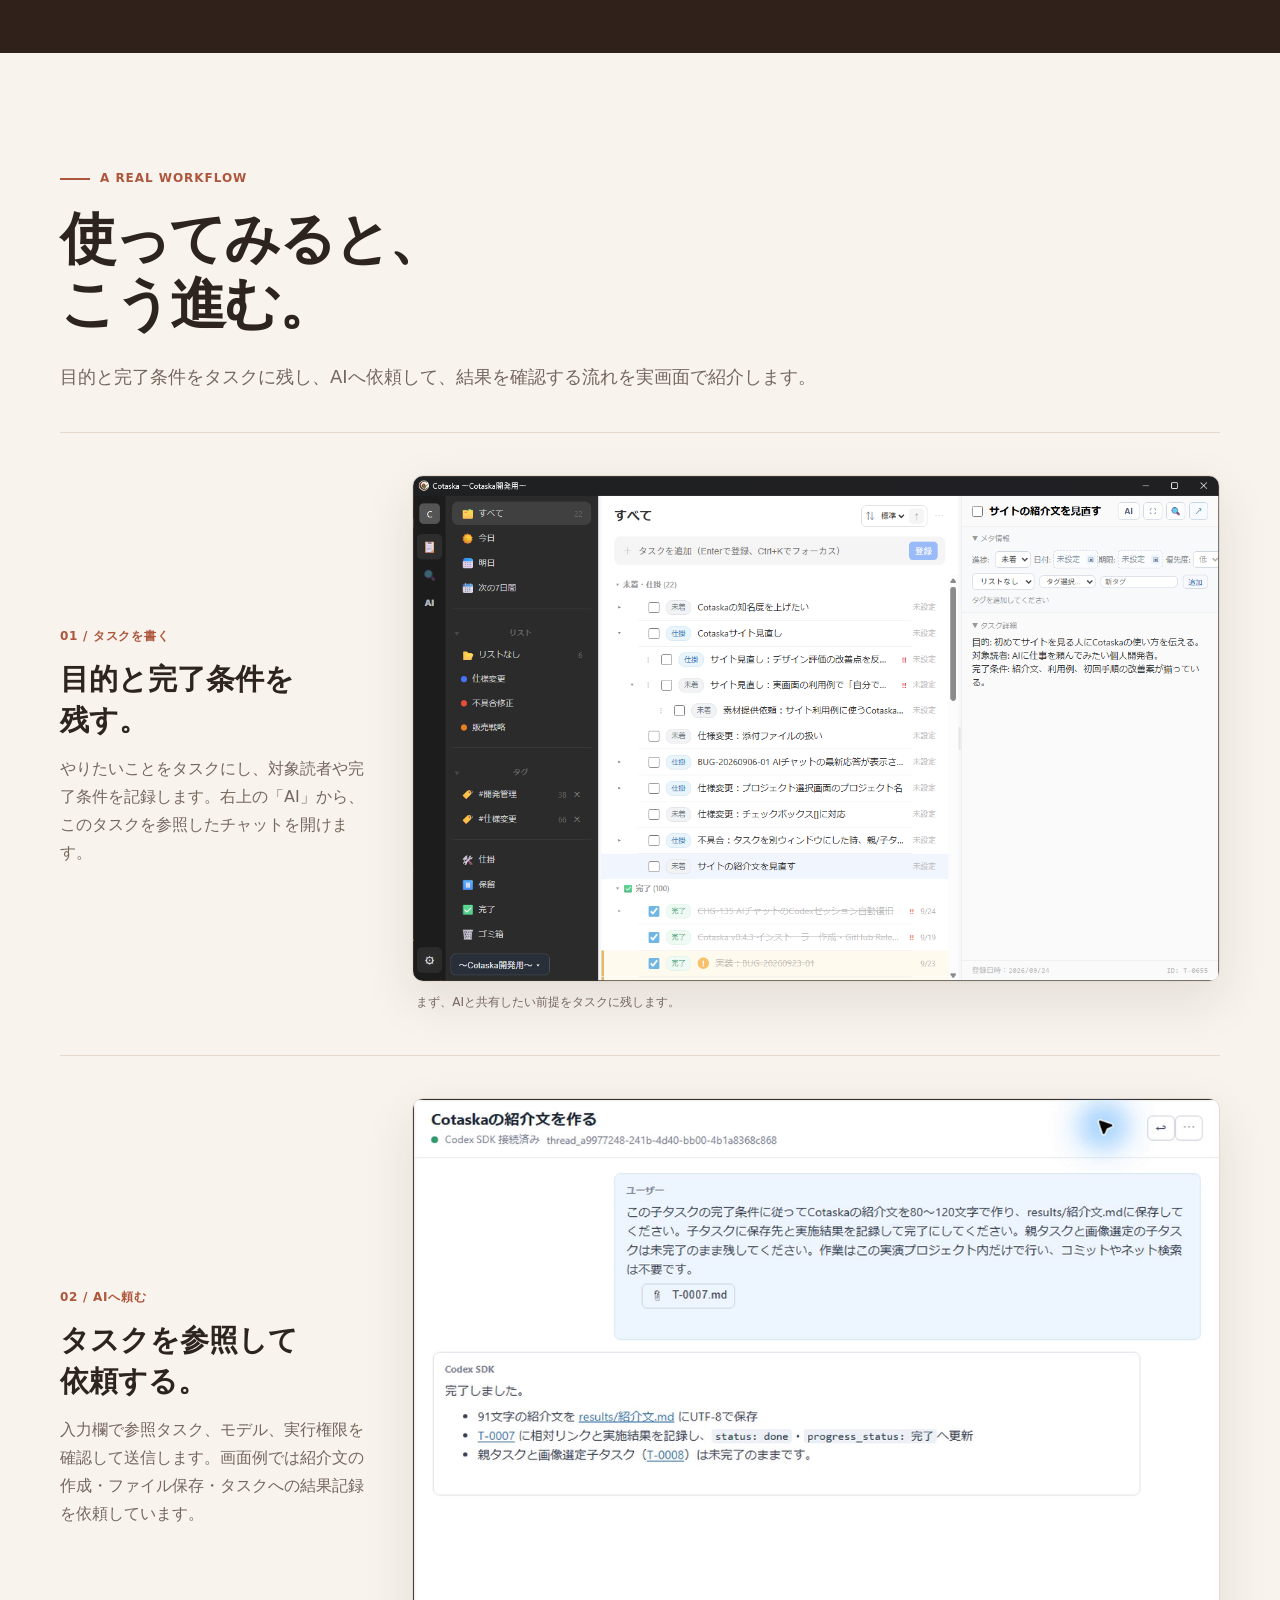
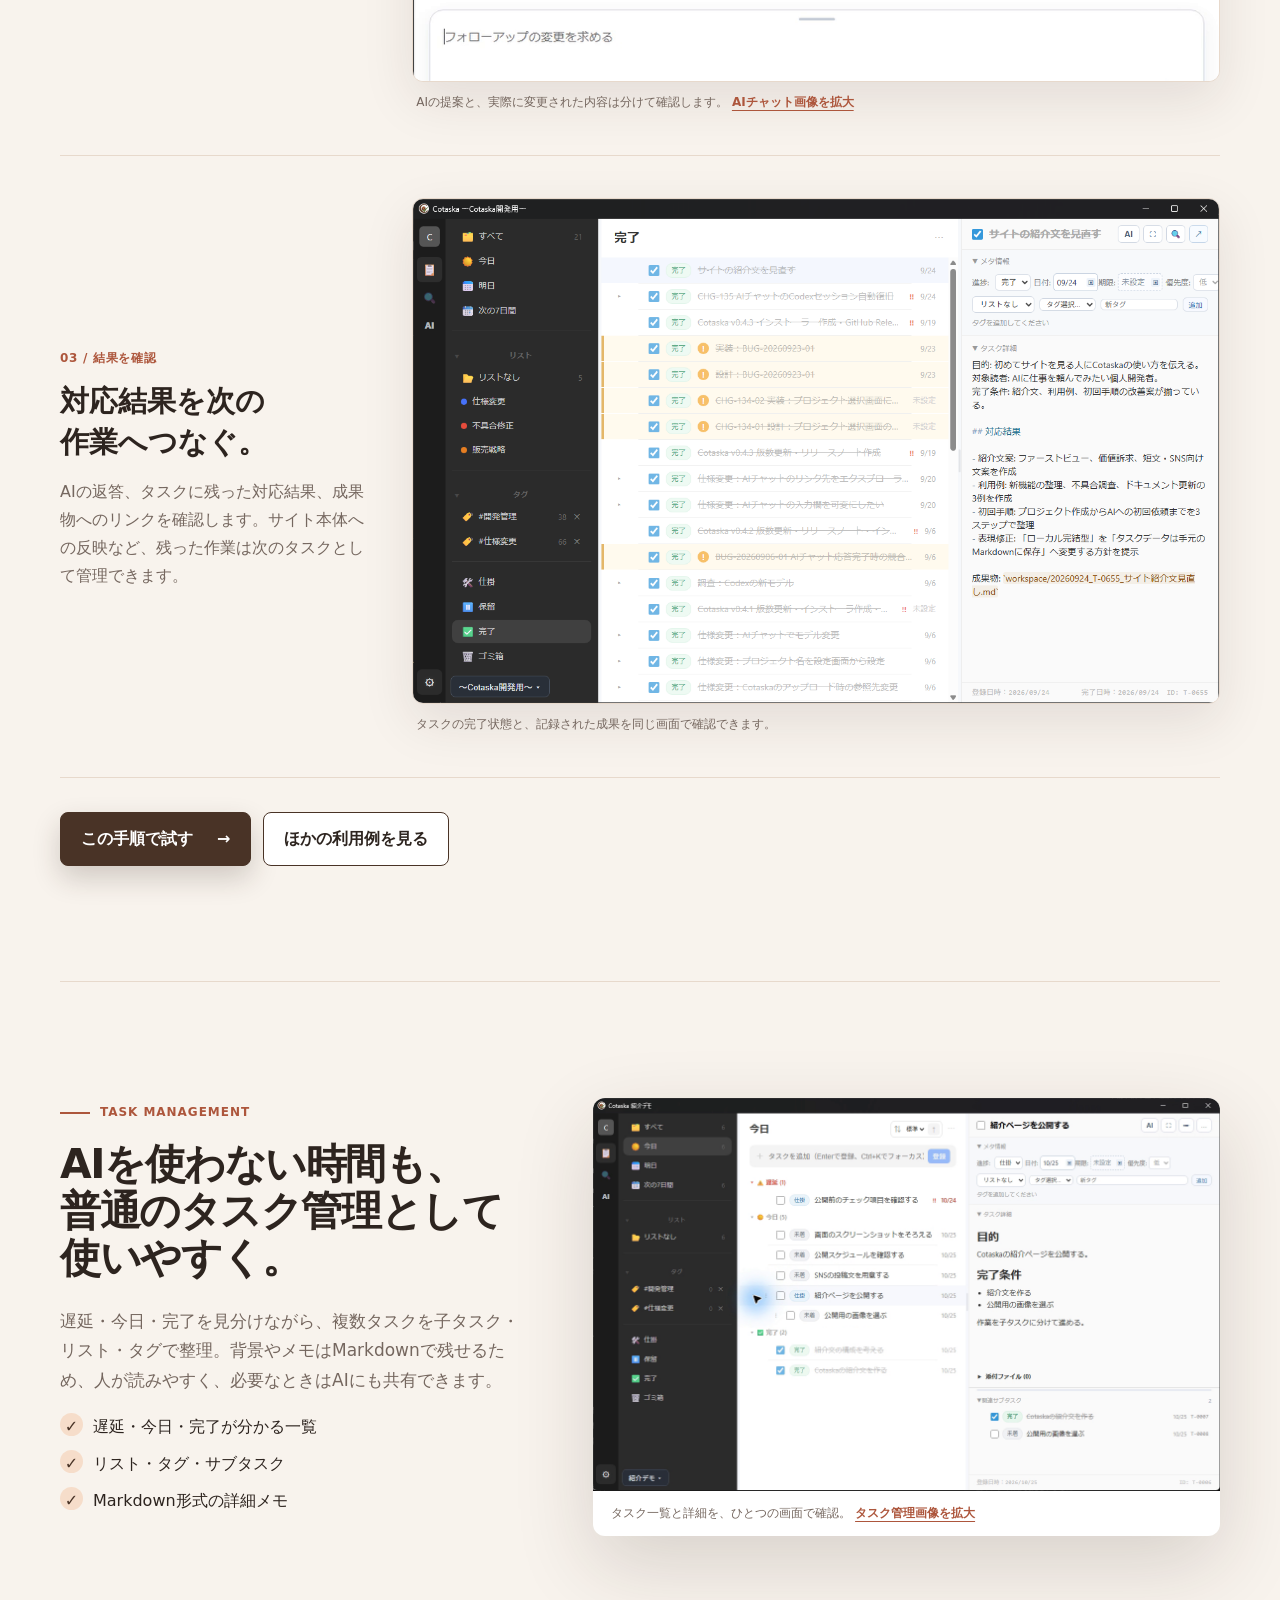
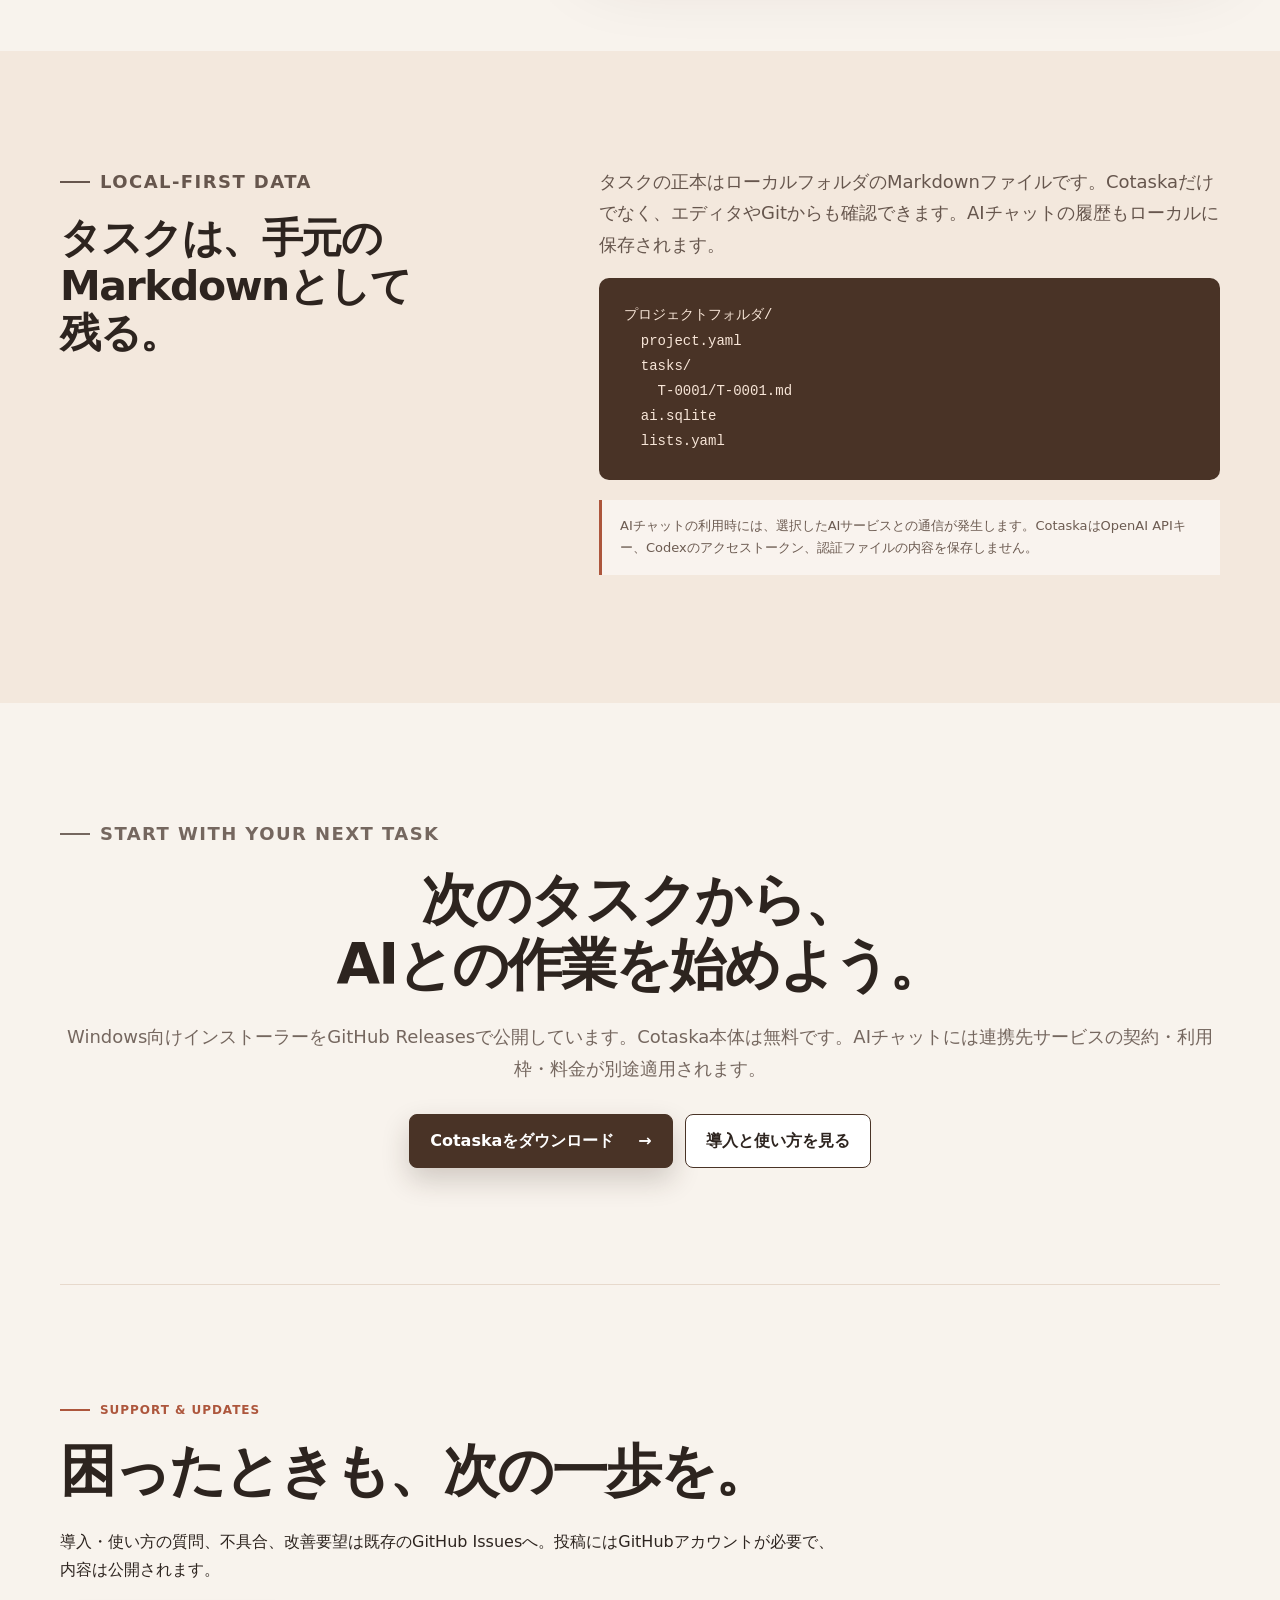
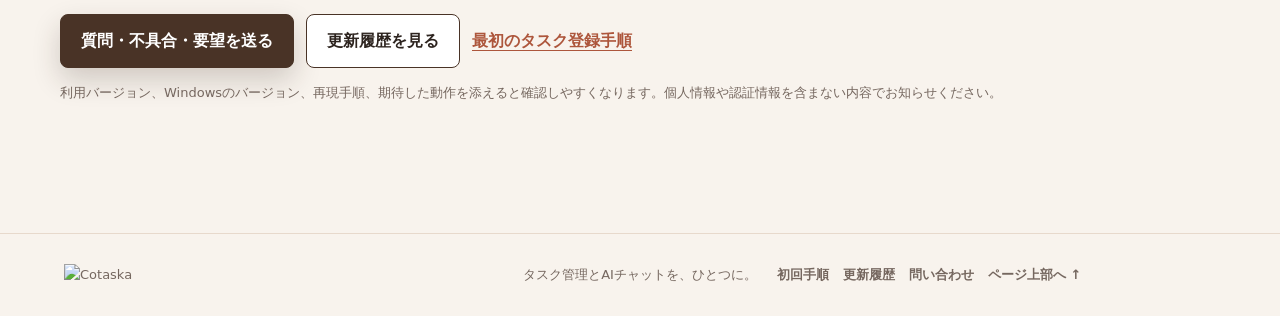
==== commit f068b274: "T-0295 紹介動画にYouTubeへのリンクを追加" ====
--- a/index.html
+++ b/index.html
@@ -57,7 +57,7 @@
         <track kind="captions" src="assets/intro/cotaska-v3.vtt" srclang="ja" label="日本語">
         お使いのブラウザーでは動画を再生できません。<a href="assets/intro/cotaska-v3.mp4">紹介動画を開く</a>。
       </video>
-      <p class="media-caption">音声：VOICEVOX Nemo（女声6）。デモ用プロジェクトで収録。実画面と説明用の図解を組み合わせています。<a href="assets/intro/cotaska-v3.mp4">動画を開く</a> ／ <a href="assets/intro/cotaska-v3.srt">字幕ファイル</a></p>
+      <p class="media-caption">音声：VOICEVOX Nemo（女声6）。デモ用プロジェクトで収録。実画面と説明用の図解を組み合わせています。<a href="https://www.youtube.com/watch?v=sqB1e3JrQjY">YouTubeで見る</a> ／ <a href="assets/intro/cotaska-v3.mp4">動画を開く</a> ／ <a href="assets/intro/cotaska-v3.srt">字幕ファイル</a></p>
     </section>
 
     <section id="possibilities" class="section intro reveal">
